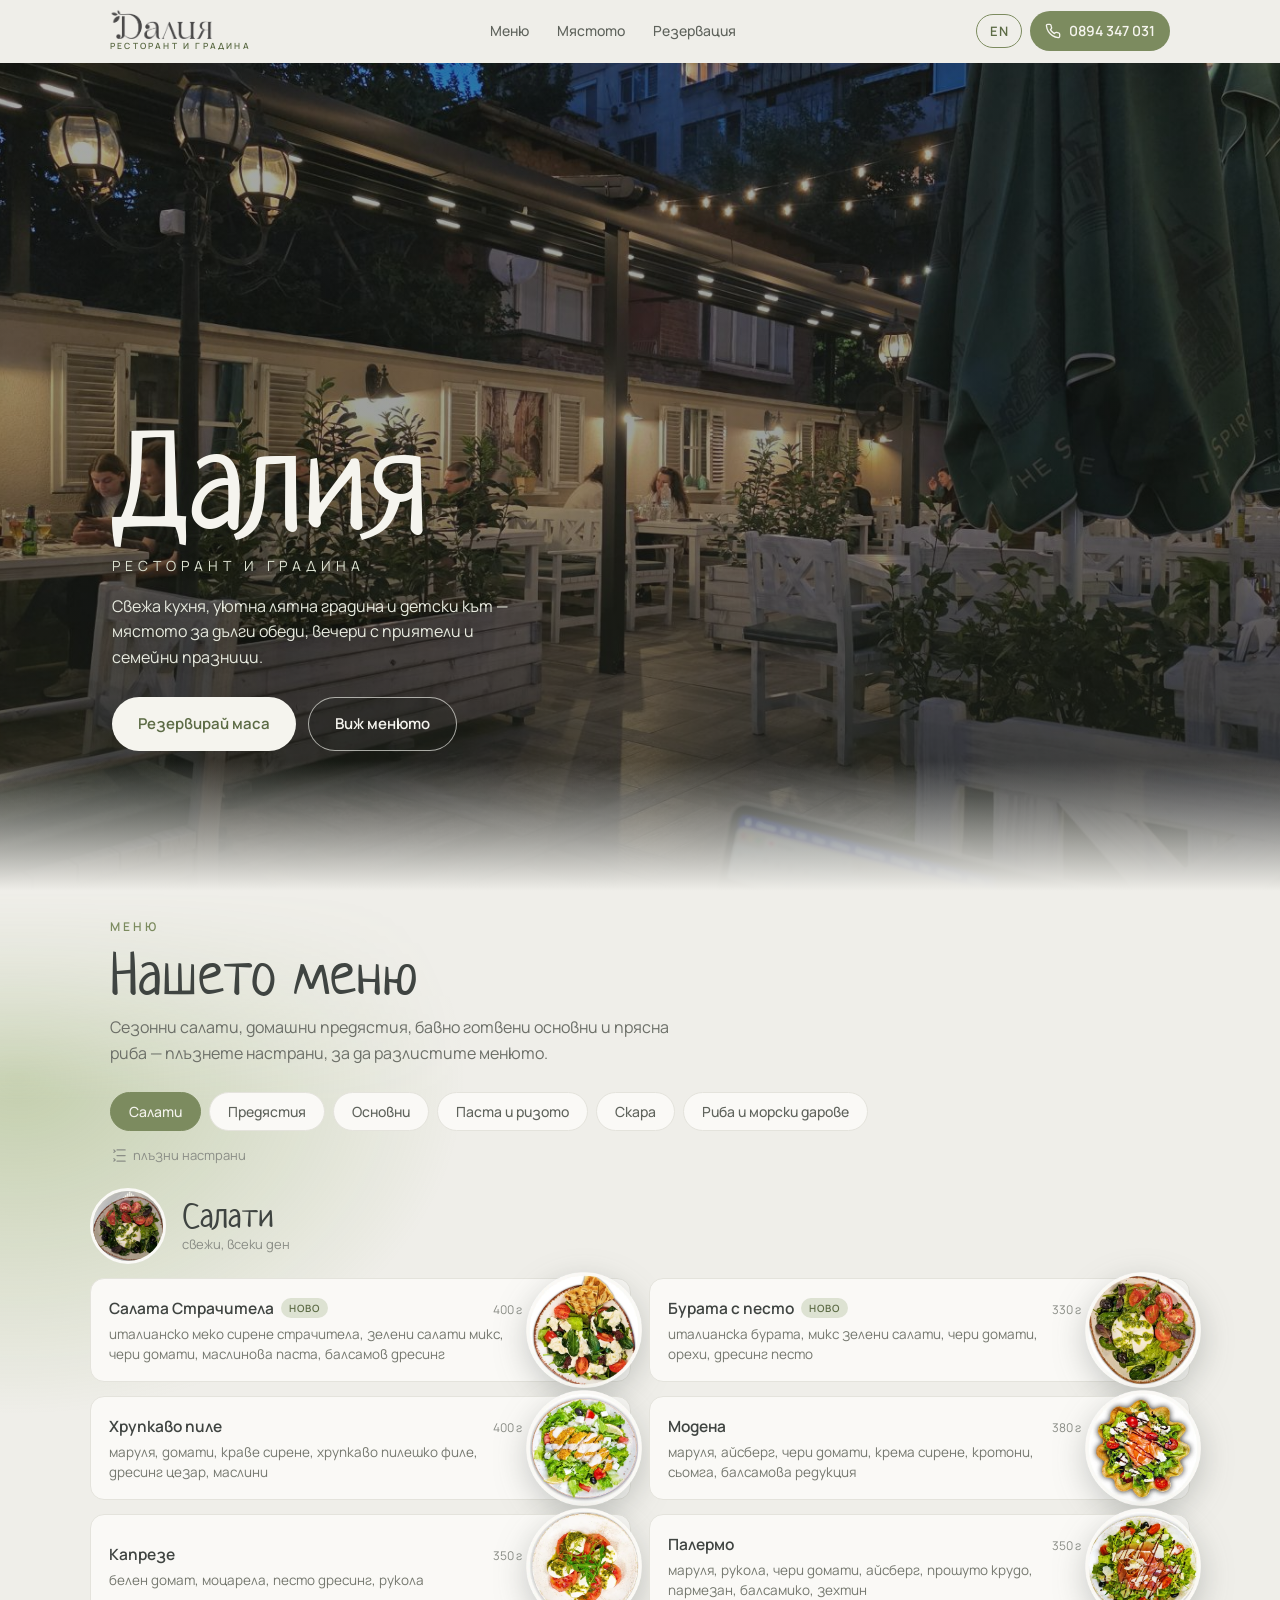
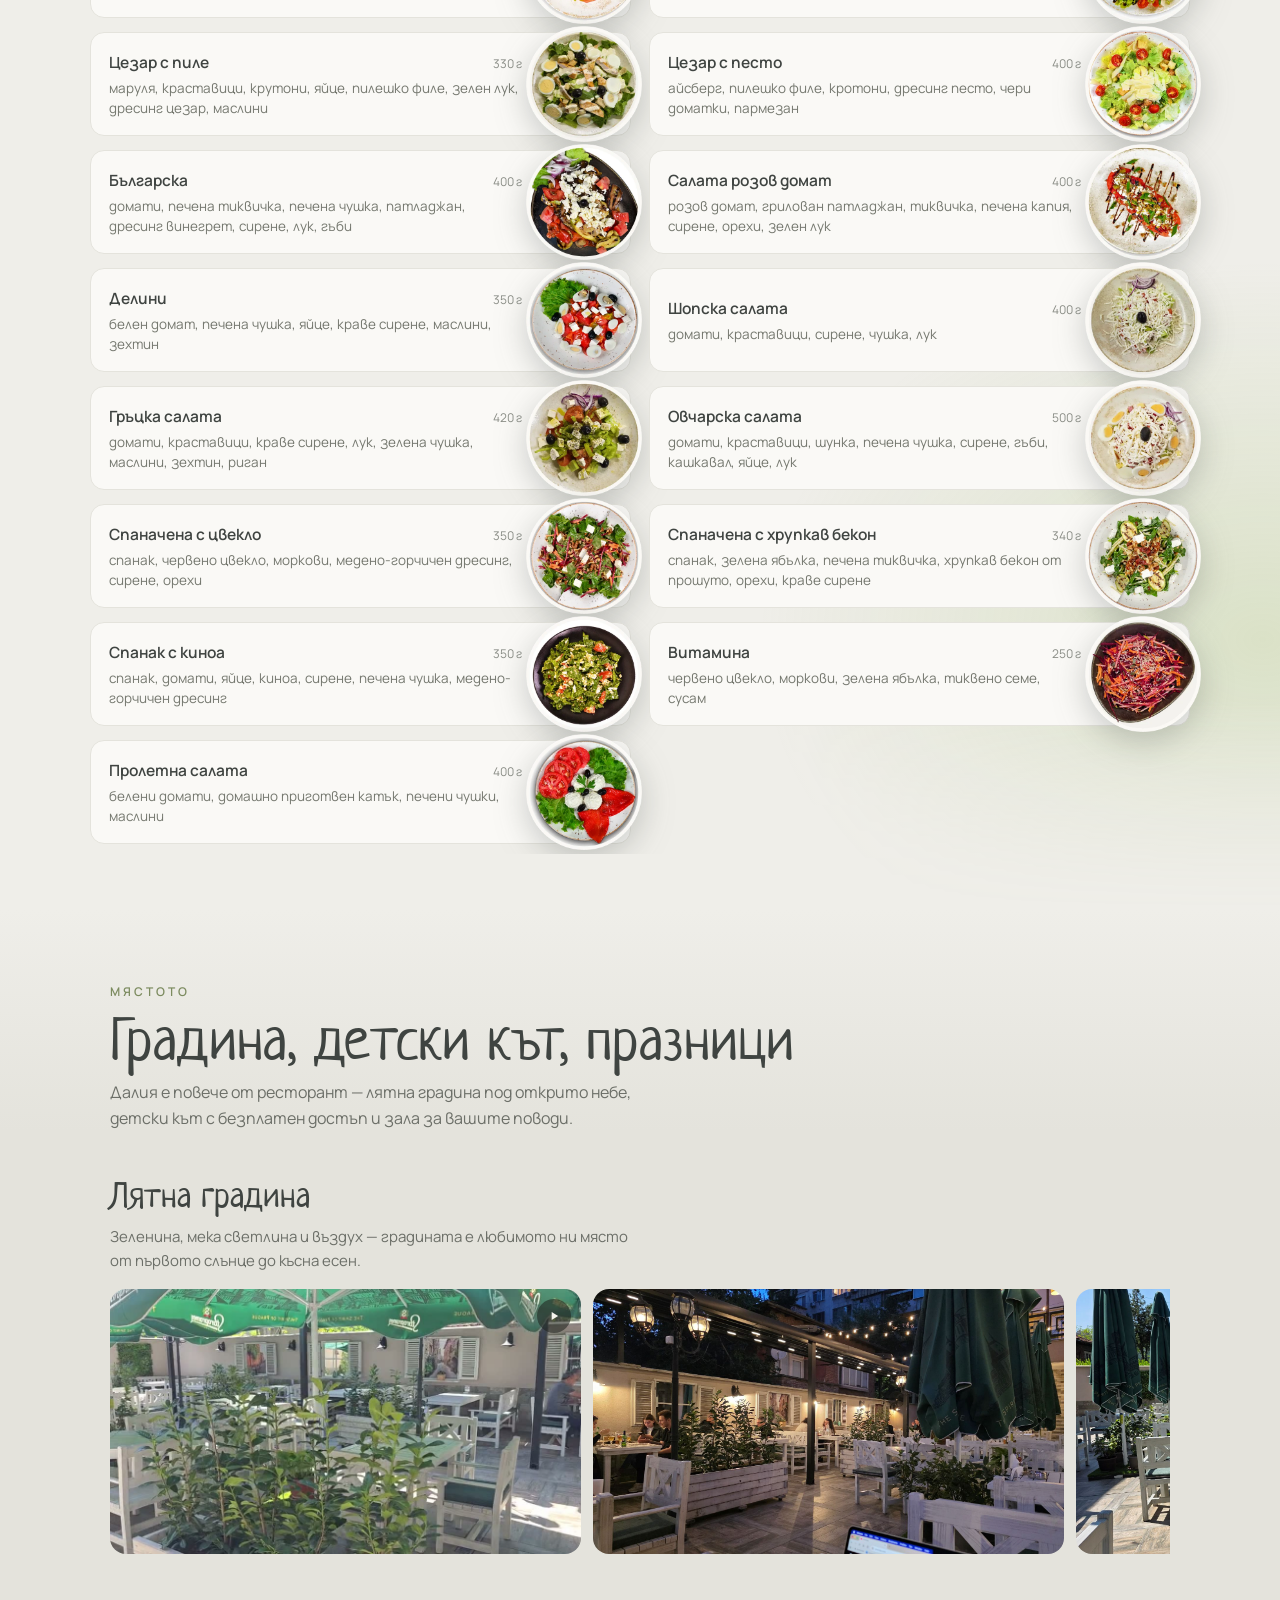
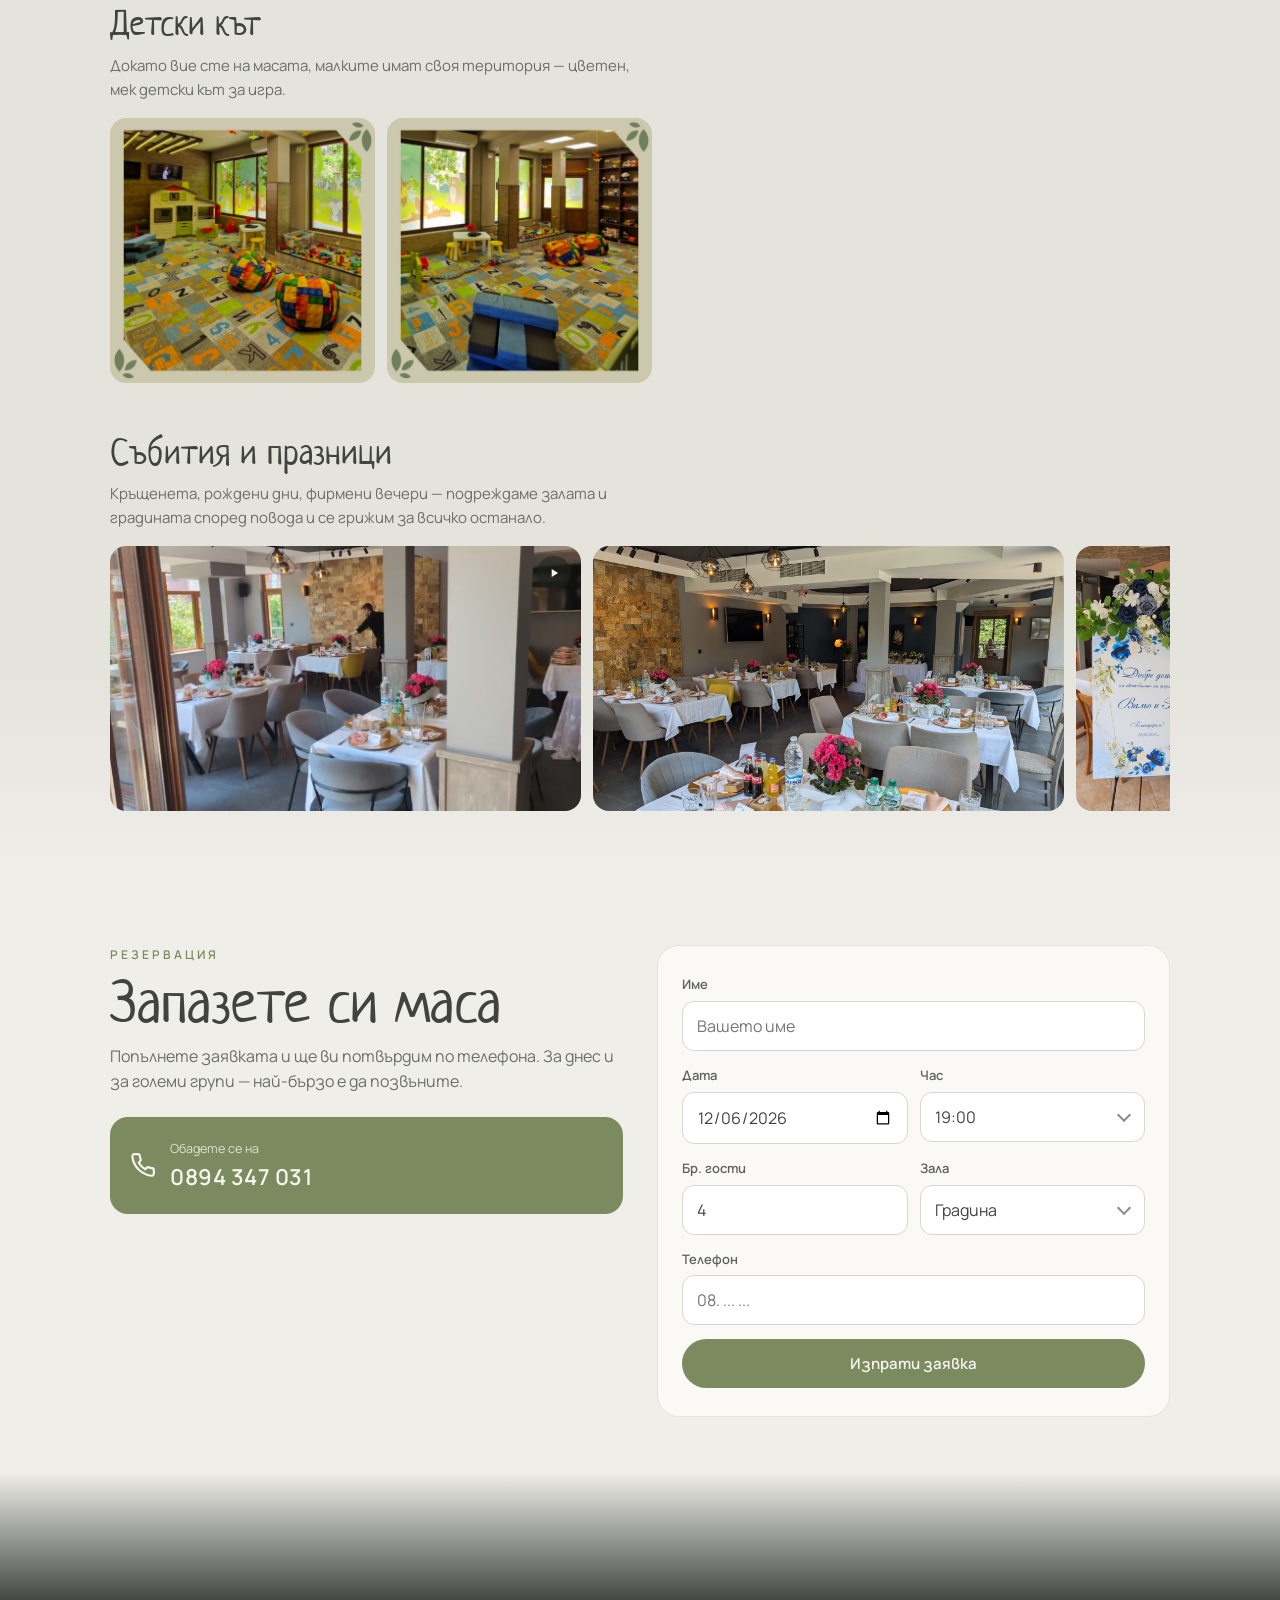
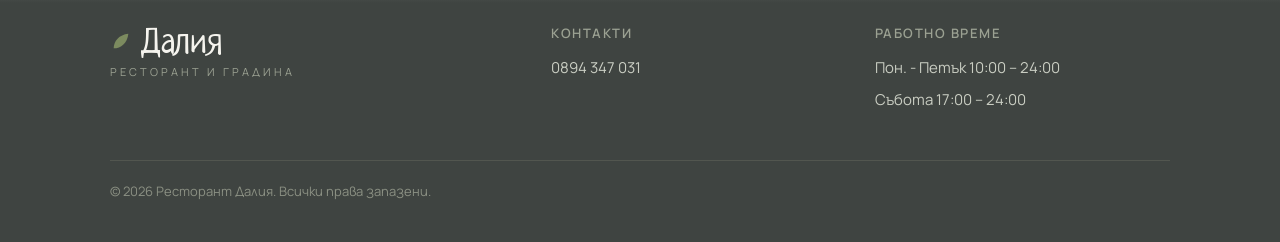
==== dalia-site/index.html @ 090e01cb "Reservation forms: time as a dropdown of 30-minute slots (10:00-23:30) Co-Authored-By: Claude Fable " ====
<!DOCTYPE html>
<html lang="bg">
<head>
<meta charset="UTF-8">
<meta name="viewport" content="width=device-width, initial-scale=1.0">
<title>Далия — Ресторант и Градина</title>
<meta name="description" content="Ресторант Далия — свежа кухня, лятна градина и детски кът. Резервации на 0894 347 031.">
<link rel="icon" href="/assets/favicon.ico" sizes="any">
<link rel="icon" type="image/png" sizes="32x32" href="/assets/favicon-32.png">
<link rel="icon" type="image/png" sizes="16x16" href="/assets/favicon-16.png">
<link rel="icon" type="image/png" sizes="192x192" href="/assets/icon-192.png">
<link rel="apple-touch-icon" sizes="180x180" href="/assets/apple-touch-icon.png">
<link rel="preconnect" href="https://fonts.googleapis.com">
<link rel="preconnect" href="https://fonts.gstatic.com" crossorigin>
<link href="https://fonts.googleapis.com/css2?family=Neucha&family=Manrope:wght@400;500;600&display=swap" rel="stylesheet">
<style>
:root{
  --sage:#7C8B5F;
  --sage-deep:#5C6B45;
  --sage-pale:#DDE2D2;
  --charcoal:#3F4441;
  --linen:#EFEEE9;
  --linen-deep:#E4E3DC;
  --card:#FAF9F6;
  --muted:#8A8D86;
  --script:'Neucha',cursive;
  --sans:'Manrope','Segoe UI',sans-serif;
}
*{margin:0;padding:0;box-sizing:border-box}
html{scroll-behavior:smooth}
body{font-family:var(--sans);background:var(--linen);color:var(--charcoal);line-height:1.6;-webkit-font-smoothing:antialiased}
img{display:block;max-width:100%}
a{color:inherit;text-decoration:none}
.leaf{display:inline-block;vertical-align:middle}

header{position:sticky;top:0;z-index:50;background:rgba(239,238,233,.9);backdrop-filter:blur(10px)}
.header-in{max-width:1100px;margin:0 auto;display:flex;align-items:center;justify-content:space-between;padding:9px 20px}
.wordmark{display:flex;align-items:center;gap:9px}
.wm-logo{height:30px;width:auto;display:block}
.wm-name{font-family:var(--script);font-size:30px;line-height:1;display:block}
.wm-sub{display:block;font-size:8.5px;font-weight:600;letter-spacing:2.2px;text-transform:uppercase;color:var(--sage-deep);margin-top:1px}
nav{display:none;gap:28px;font-size:14px;font-weight:500}
nav a{color:#5F635C;transition:color .2s}
nav a:hover{color:var(--sage-deep)}
.header-right{display:flex;align-items:center;gap:8px}
.lang-pill{font-family:var(--sans);font-size:13px;font-weight:600;letter-spacing:.5px;color:var(--sage-deep);background:transparent;border:1.5px solid var(--sage);border-radius:999px;padding:7px 13px;cursor:pointer;transition:all .2s}
.lang-pill:hover{background:var(--sage-pale)}
.call-pill{display:flex;align-items:center;gap:8px;background:var(--sage);color:#F5F4EE;font-size:14px;font-weight:600;padding:9px 15px;border-radius:999px;transition:background .2s}
.call-pill:hover{background:var(--sage-deep)}
.call-pill span{display:none}
@media(min-width:760px){
  nav{display:flex}
  .call-pill span{display:inline}
}

.hero{position:relative;min-height:92svh;display:flex;align-items:flex-end;color:#F5F4EE;isolation:isolate;overflow:hidden}
.hero-vid{position:absolute;inset:0;z-index:-2;width:100%;height:100%;object-fit:cover;object-position:35% 50%}
.hero-shade{position:absolute;inset:0;z-index:-1;background:linear-gradient(180deg,rgba(30,34,28,.38) 0%,rgba(30,34,28,.44) 50%,rgba(30,34,28,.8) 100%)}
.hero::after{content:'';position:absolute;left:0;right:0;bottom:0;height:130px;background:linear-gradient(180deg,rgba(239,238,233,0),var(--linen));pointer-events:none}
.hero-in{width:100%;max-width:1100px;margin:0 auto;padding:0 22px 140px;position:relative}
.hero h1{font-family:var(--script);font-weight:400;font-size:clamp(72px,17vw,140px);line-height:1;text-shadow:0 2px 26px rgba(30,34,28,.5)}
.hero .tag{letter-spacing:5px;font-size:clamp(11px,2.6vw,14px);color:var(--sage-pale);margin:4px 0 16px;text-transform:uppercase;text-shadow:0 1px 10px rgba(30,34,28,.55)}
.hero p{max-width:430px;font-size:16px;color:#E7EADF;margin-bottom:26px;text-shadow:0 1px 12px rgba(30,34,28,.4)}
.hero-cta{display:flex;flex-wrap:wrap;gap:12px}
.btn{display:inline-flex;align-items:center;gap:9px;font-family:var(--sans);font-size:15px;font-weight:600;padding:14px 26px;border-radius:999px;border:none;cursor:pointer;transition:transform .15s,background .2s}
.btn:active{transform:scale(.97)}
.btn-solid{background:#F5F4EE;color:var(--sage-deep)}
.btn-solid:hover{background:#fff}
.btn-ghost{background:rgba(30,34,28,.25);color:#F5F4EE;border:1.5px solid rgba(245,244,238,.65)}
.btn-ghost:hover{border-color:#F5F4EE}
.btn-green{background:var(--sage);color:#F5F4EE}
.btn-green:hover{background:var(--sage-deep)}

section{padding:56px 0}
.wrap{max-width:1100px;margin:0 auto;padding:0 20px}
.kicker{letter-spacing:3px;font-size:12px;font-weight:600;color:var(--sage);text-transform:uppercase;margin-bottom:4px}
h2{font-family:var(--script);font-weight:400;font-size:clamp(42px,9vw,60px);line-height:1.12;margin-bottom:8px}
.lead{color:#6C6F68;max-width:560px;font-size:16px}

#menu{position:relative;z-index:0}
.menu-bgs{position:absolute;inset:0;z-index:-1;overflow:hidden;pointer-events:none;-webkit-mask-image:linear-gradient(180deg,transparent,#000 13%,#000 87%,transparent);mask-image:linear-gradient(180deg,transparent,#000 13%,#000 87%,transparent)}
.menu-bg{position:absolute;inset:0;opacity:0;transition:opacity 1.1s ease}
.menu-bg.on{opacity:1}
.menu-bg i{position:absolute;inset:-14%;display:block;animation:bgdrift 22s ease-in-out infinite alternate}
@keyframes bgdrift{from{transform:translate3d(-1.5%,-1%,0) scale(1)}to{transform:translate3d(1.5%,1.5%,0) scale(1.08)}}

.chips{display:flex;gap:8px;overflow-x:auto;padding:26px 20px 4px;max-width:1100px;margin:0 auto;scrollbar-width:none;-ms-overflow-style:none;cursor:grab}
.chips::-webkit-scrollbar{display:none}
.chip{flex:none;font-family:var(--sans);font-size:14px;font-weight:500;padding:9px 18px;border-radius:999px;border:1px solid var(--linen-deep);background:var(--card);color:#5F635C;cursor:pointer;transition:all .2s}
.chip.on{background:var(--sage);border-color:var(--sage);color:#F5F4EE}
.swipe-hint{max-width:1100px;margin:10px auto 0;padding:0 22px;font-size:13px;color:var(--muted);display:flex;align-items:center;gap:6px}

.menu-track{display:flex;overflow-x:auto;overflow-y:hidden;scroll-snap-type:x mandatory;transition:height .35s ease;scrollbar-width:none;-ms-overflow-style:none;margin-top:14px;cursor:grab}
.menu-track::-webkit-scrollbar{display:none}
.menu-track.dragging,.chips.dragging,.strip.dragging{cursor:grabbing;scroll-behavior:auto}
.menu-page{flex:0 0 100%;scroll-snap-align:start;scroll-snap-stop:always;align-self:flex-start;padding:8px 20px 10px}
.menu-page-in{max-width:1100px;margin:0 auto}
.cat-head{display:flex;align-items:center;gap:16px;margin-bottom:14px}
.cat-head img{width:76px;height:76px;object-fit:cover;border-radius:50%;border:3px solid var(--card)}
.cat-head .ph{width:76px;height:76px;border-radius:50%;background:var(--sage-pale);display:flex;align-items:center;justify-content:center}
.cat-head h3{font-family:var(--script);font-weight:400;font-size:34px;line-height:1.1}
.cat-head .sub{font-size:13px;color:var(--muted)}
.dishes{display:grid;grid-template-columns:1fr;gap:12px}
@media(min-width:760px){.dishes{grid-template-columns:1fr 1fr;gap:14px 18px}}
.dish{position:relative;background:var(--card);border:1px solid var(--linen-deep);border-radius:14px;padding:14px 18px}
.dish.has-img{padding-right:108px;min-height:104px;display:flex;flex-direction:column;justify-content:center}
.dish-img{position:absolute;right:-12px;top:50%;width:116px;height:116px;transform:translateY(-50%);filter:drop-shadow(0 10px 16px rgba(63,68,65,.26));pointer-events:none;transition:transform .3s ease}
.dish:hover .dish-img{transform:translateY(-50%) scale(1.07) rotate(3deg)}
.dish-top{display:flex;align-items:baseline;justify-content:space-between;gap:10px}
.dish h4{font-family:var(--sans);font-size:15.5px;font-weight:600}
.dish .gr{flex:none;font-size:12px;color:var(--muted)}
.dish p{font-size:13.5px;color:#75786F;line-height:1.5;margin-top:3px}
.new{display:inline-block;font-size:10px;font-weight:600;letter-spacing:1px;background:var(--sage-pale);color:var(--sage-deep);border-radius:999px;padding:2px 8px;margin-left:7px;vertical-align:2px}

.place{background:linear-gradient(180deg,var(--linen) 0%,var(--linen-deep) 14%,var(--linen-deep) 86%,var(--linen) 100%);padding:72px 0}
.feature{margin-top:34px}
.feature h3{font-family:var(--script);font-weight:400;font-size:36px;margin-bottom:2px}
.feature .desc{color:#6C6F68;font-size:15px;max-width:520px;margin-bottom:16px}
.strip{display:flex;gap:12px;overflow-x:auto;scroll-snap-type:x proximity;padding-bottom:6px;scrollbar-width:none;-ms-overflow-style:none;cursor:grab}
.strip::-webkit-scrollbar{display:none}
.tile{position:relative;flex:none;scroll-snap-align:start;border-radius:16px;overflow:hidden;border:0;padding:0;background:var(--linen-deep);cursor:zoom-in}
.tile img,.tile video{display:block;height:265px;width:auto;max-width:78vw;object-fit:cover}
.tile .vbadge{position:absolute;right:10px;top:10px;width:34px;height:34px;border-radius:50%;background:rgba(30,34,28,.55);display:flex;align-items:center;justify-content:center;pointer-events:none}
.tile:focus-visible{outline:3px solid var(--sage)}

.res-grid{display:grid;grid-template-columns:1fr;gap:34px}
@media(min-width:860px){.res-grid{grid-template-columns:1fr 1fr;align-items:start}}
.res-card{background:var(--card);border:1px solid var(--linen-deep);border-radius:22px;padding:28px 24px}
.field{margin-bottom:14px}
.field label{display:block;font-size:13px;font-weight:600;color:#5F635C;margin-bottom:6px}
.field input,.field select{width:100%;font-family:var(--sans);font-size:16px;color:var(--charcoal);background:#fff;border:1px solid #D8D7CF;border-radius:12px;padding:13px 14px;outline:none;transition:border .2s,box-shadow .2s;appearance:none}
.field input:focus,.field select:focus{border-color:var(--sage);box-shadow:0 0 0 3px rgba(124,139,95,.18)}
.field-row{display:grid;grid-template-columns:1fr 1fr;gap:12px}
.sel{position:relative}
.sel::after{content:'';position:absolute;right:16px;top:50%;width:8px;height:8px;border-right:2px solid var(--muted);border-bottom:2px solid var(--muted);transform:translateY(-70%) rotate(45deg);pointer-events:none}
.res-note{font-size:13px;color:var(--muted);margin-top:12px}
.res-phone{display:flex;align-items:center;gap:14px;background:var(--sage);color:#F5F4EE;border-radius:18px;padding:18px 20px;margin-top:22px}
.res-phone .num{font-size:22px;font-weight:600;letter-spacing:.5px}
.res-phone .lbl{font-size:12.5px;color:var(--sage-pale)}
.res-ok{display:none;background:var(--sage-pale);border-radius:14px;padding:16px 18px;font-size:14.5px;color:var(--sage-deep);margin-top:16px}
.res-ok.show{display:block}
.res-ok.err{background:#F7E1DD;border:1px solid #E0B4AC;color:#8E352A}
.res-ok .sum{font-weight:600;margin-top:6px}

.fade-dark{height:130px;background:linear-gradient(180deg,var(--linen),var(--charcoal))}
footer{background:var(--charcoal);color:#C9CDC2;padding:20px 0 40px}
.foot-grid{display:grid;grid-template-columns:1fr;gap:28px}
@media(min-width:720px){.foot-grid{grid-template-columns:1.4fr 1fr 1fr}}
footer .wm-name{color:#F5F4EE;font-size:36px}
footer .tag{letter-spacing:3px;font-size:11px;color:#9BA192;margin-top:4px;text-transform:uppercase}
footer h5{font-family:var(--sans);font-size:13px;font-weight:600;letter-spacing:1.5px;color:#9BA192;text-transform:uppercase;margin-bottom:12px}
footer li{list-style:none;font-size:15px;margin-bottom:8px}
footer a:hover{color:#fff}
.copy{border-top:1px solid #52564F;margin-top:40px;padding-top:20px;font-size:13px;color:#8B9083}

.fab{position:fixed;right:18px;bottom:18px;z-index:60;width:56px;height:56px;border-radius:50%;background:var(--sage);display:flex;align-items:center;justify-content:center;box-shadow:0 6px 18px rgba(63,68,65,.35);transition:transform .15s,background .2s}
.fab:hover{background:var(--sage-deep)}
.fab:active{transform:scale(.94)}
@media(min-width:720px){.fab{display:none}}

.lb{position:fixed;inset:0;z-index:100;background:rgba(27,30,26,.92);display:flex;align-items:center;justify-content:center;padding:20px;opacity:0;pointer-events:none;transition:opacity .25s}
.lb.open{opacity:1;pointer-events:auto}
.lb figure{max-width:min(1100px,94vw);max-height:88vh;display:flex;flex-direction:column;gap:10px}
.lb img,.lb video{max-width:100%;max-height:82vh;width:auto;height:auto;object-fit:contain;border-radius:14px;margin:0 auto}
.lb figcaption{text-align:center;color:#C9CDC2;font-size:14px}
.lb-x{position:absolute;top:16px;right:16px;width:44px;height:44px;border-radius:50%;border:none;background:rgba(245,244,238,.14);color:#F5F4EE;font-size:22px;line-height:1;cursor:pointer;transition:background .2s}
.lb-x:hover{background:rgba(245,244,238,.28)}

@media(prefers-reduced-motion:reduce){html{scroll-behavior:auto}.menu-track,.lb{transition:none}.menu-bg i{animation:none}}
</style>
</head>
<body>

<header>
  <div class="header-in">
    <a class="wordmark" href="#" aria-label="Далия — начало">
      <span>
        <img class="wm-logo" src="assets/logo-wordmark.png" alt="Далия">
        <span class="wm-sub" data-i18n="wm_sub">ресторант и градина</span>
      </span>
    </a>
    <nav aria-label="Основна навигация">
      <a href="#menu" data-i18n="nav_menu">Меню</a>
      <a href="#place" data-i18n="nav_place">Мястото</a>
      <a href="#reservation" data-i18n="nav_res">Резервация</a>
    </nav>
    <div class="header-right">
      <button class="lang-pill" id="langBtn" aria-label="Switch language">EN</button>
      <a class="call-pill" href="tel:+359894347031">
        <svg width="16" height="16" viewBox="0 0 24 24" fill="none" stroke="currentColor" stroke-width="2" stroke-linecap="round" stroke-linejoin="round" aria-hidden="true"><path d="M22 16.92v3a2 2 0 0 1-2.18 2 19.79 19.79 0 0 1-8.63-3.07 19.5 19.5 0 0 1-6-6 19.79 19.79 0 0 1-3.07-8.67A2 2 0 0 1 4.11 2h3a2 2 0 0 1 2 1.72c.127.96.361 1.903.7 2.81a2 2 0 0 1-.45 2.11L8.09 9.91a16 16 0 0 0 6 6l1.27-1.27a2 2 0 0 1 2.11-.45c.907.339 1.85.573 2.81.7A2 2 0 0 1 22 16.92Z"/></svg>
        <span>0894 347 031</span>
      </a>
    </div>
  </div>
</header>

<div class="hero">
  <video class="hero-vid" autoplay muted loop playsinline poster="assets/garden-2.jpg" aria-label="Видео от лятната градина на Далия">
    <source src="assets/video-hero.mp4" type="video/mp4">
  </video>
  <div class="hero-shade"></div>
  <div class="hero-in">
    <h1>Далия</h1>
    <div class="tag" data-i18n="hero_tag">Ресторант и градина</div>
    <p data-i18n="hero_p">Свежа кухня, уютна лятна градина и детски кът — мястото за дълги обеди, вечери с приятели и семейни празници.</p>
    <div class="hero-cta">
      <a class="btn btn-solid" href="#reservation" data-i18n="hero_cta1">Резервирай маса</a>
      <a class="btn btn-ghost" href="#menu" data-i18n="hero_cta2">Виж менюто</a>
    </div>
  </div>
</div>

<section id="menu" style="padding-top:26px">
  <div class="menu-bgs" id="menuBgs" aria-hidden="true"></div>
  <div class="wrap">
    <div class="kicker" data-i18n="menu_kicker">Меню</div>
    <h2 data-i18n="menu_h2">Нашето меню</h2>
    <p class="lead" data-i18n="menu_lead">Сезонни салати, домашни предястия, бавно готвени основни и прясна риба — плъзнете настрани, за да разлистите менюто.</p>
  </div>
  <div class="chips" id="chips" role="tablist" aria-label="Категории в менюто"></div>
  <div class="swipe-hint" aria-hidden="true">
    <svg width="15" height="15" viewBox="0 0 24 24" fill="none" stroke="currentColor" stroke-width="2" stroke-linecap="round"><path d="M8 3h13M8 12h13M8 21h13M3 3l2 2-2 2M3 17l2 2-2 2"/></svg>
    <span data-i18n="swipe_hint">плъзни настрани</span>
  </div>
  <div class="menu-track" id="menuTrack"></div>
</section>

<section class="place" id="place">
  <div class="wrap">
    <div class="kicker" data-i18n="place_kicker">Мястото</div>
    <h2 data-i18n="place_h2">Градина, детски кът, празници</h2>
    <p class="lead" data-i18n="place_lead">Далия е повече от ресторант — лятна градина под открито небе, детски кът с безплатен достъп и зала за вашите поводи.</p>

    <div class="feature">
      <h3 data-i18n="garden_h3">Лятна градина</h3>
      <p class="desc" data-i18n="garden_desc">Зеленина, мека светлина и въздух — градината е любимото ни място от първото слънце до късна есен.</p>
      <div class="strip">
        <button class="tile" data-type="video" data-src="assets/garden-v1.mp4" aria-label="Видео от градината">
          <video src="assets/garden-v1.mp4" poster="assets/garden-v1-poster.jpg" muted loop playsinline preload="none"></video>
          <span class="vbadge"><svg width="14" height="14" viewBox="0 0 24 24" fill="#F5F4EE" aria-hidden="true"><path d="M8 5v14l11-7z"/></svg></span>
        </button>
        <button class="tile" data-type="img" data-src="assets/garden-2.jpg" aria-label="Градината вечер">
          <img src="assets/garden-2.jpg" alt="Градината вечер със запалени гирлянди" loading="lazy">
        </button>
        <button class="tile" data-type="img" data-src="assets/garden-1.jpg" aria-label="Градината през деня">
          <img src="assets/garden-1.jpg" alt="Градината през деня с пергола и зеленина" loading="lazy">
        </button>
        <button class="tile" data-type="img" data-src="assets/garden-3.jpg" aria-label="Изглед към градината">
          <img src="assets/garden-3.jpg" alt="Изглед към градината отгоре" loading="lazy">
        </button>
      </div>
    </div>

    <div class="feature">
      <h3 data-i18n="kids_h3">Детски кът</h3>
      <p class="desc" data-i18n="kids_desc">Докато вие сте на масата, малките имат своя територия — детски кът за игра.</p>
      <div class="strip">
        <button class="tile" data-type="img" data-src="assets/kids-1.jpg" aria-label="Детският кът">
          <img src="assets/kids-1.jpg" alt="Детският кът с меки играчки и къщичка за игра" loading="lazy">
        </button>
        <button class="tile" data-type="img" data-src="assets/kids-2.jpg" aria-label="Детският кът">
          <img src="assets/kids-2.jpg" alt="Детският кът с мека настилка и конструктори" loading="lazy">
        </button>
      </div>
    </div>

    <div class="feature">
      <h3 data-i18n="events_h3">Събития и празници</h3>
      <p class="desc" data-i18n="events_desc">Кръщенета, рождени дни, фирмени вечери — подреждаме залата и градината според повода и се грижим за всичко останало.</p>
      <div class="strip">
        <button class="tile" data-type="video" data-src="assets/events-v1.mp4" aria-label="Видео от подредена зала">
          <video src="assets/events-v1.mp4" poster="assets/events-v1-poster.jpg" muted loop playsinline preload="none"></video>
          <span class="vbadge"><svg width="14" height="14" viewBox="0 0 24 24" fill="#F5F4EE" aria-hidden="true"><path d="M8 5v14l11-7z"/></svg></span>
        </button>
        <button class="tile" data-type="img" data-src="assets/events-1.jpg" aria-label="Залата, подредена за празник">
          <img src="assets/events-1.jpg" alt="Залата, подредена за празник с цветя на масите" loading="lazy">
        </button>
        <button class="tile" data-type="video" data-src="assets/events-v3.mp4" aria-label="Видео от сватбено събитие">
          <video src="assets/events-v3.mp4" poster="assets/events-v3-poster.jpg" muted loop playsinline preload="none"></video>
          <span class="vbadge"><svg width="14" height="14" viewBox="0 0 24 24" fill="#F5F4EE" aria-hidden="true"><path d="M8 5v14l11-7z"/></svg></span>
        </button>
        <button class="tile" data-type="img" data-src="assets/events-6.jpg" aria-label="Празнична маса">
          <img src="assets/events-6.jpg" alt="Дълга празнична маса с декорация" loading="lazy">
        </button>
        <button class="tile" data-type="video" data-src="assets/events-v4.mp4" aria-label="Видео от празнична маса">
          <video src="assets/events-v4.mp4" poster="assets/events-v4-poster.jpg" muted loop playsinline preload="none"></video>
          <span class="vbadge"><svg width="14" height="14" viewBox="0 0 24 24" fill="#F5F4EE" aria-hidden="true"><path d="M8 5v14l11-7z"/></svg></span>
        </button>
        <button class="tile" data-type="img" data-src="assets/events-5.jpg" aria-label="Декорирана маса">
          <img src="assets/events-5.jpg" alt="Декорирана маса за специален повод" loading="lazy">
        </button>
        <button class="tile" data-type="video" data-src="assets/events-v2.mp4" aria-label="Видео от залата">
          <video src="assets/events-v2.mp4" poster="assets/events-v2-poster.jpg" muted loop playsinline preload="none"></video>
          <span class="vbadge"><svg width="14" height="14" viewBox="0 0 24 24" fill="#F5F4EE" aria-hidden="true"><path d="M8 5v14l11-7z"/></svg></span>
        </button>
        <button class="tile" data-type="img" data-src="assets/garden-4.jpg" aria-label="Зала с балони за рожден ден">
          <img src="assets/garden-4.jpg" alt="Залата с балони за детски рожден ден" loading="lazy">
        </button>
      </div>
    </div>
  </div>
</section>

<section class="res" id="reservation">
  <div class="wrap res-grid">
    <div class="res-side">
      <div class="kicker" data-i18n="res_kicker">Резервация</div>
      <h2 data-i18n="res_h2">Запазете си маса</h2>
      <p class="lead" data-i18n="res_lead">Попълнете заявката и ще ви потвърдим по телефона. За днес и за големи групи — най-бързо е да позвъните.</p>
      <a class="res-phone" href="tel:+359894347031">
        <svg width="26" height="26" viewBox="0 0 24 24" fill="none" stroke="currentColor" stroke-width="2" stroke-linecap="round" stroke-linejoin="round" aria-hidden="true"><path d="M22 16.92v3a2 2 0 0 1-2.18 2 19.79 19.79 0 0 1-8.63-3.07 19.5 19.5 0 0 1-6-6 19.79 19.79 0 0 1-3.07-8.67A2 2 0 0 1 4.11 2h3a2 2 0 0 1 2 1.72c.127.96.361 1.903.7 2.81a2 2 0 0 1-.45 2.11L8.09 9.91a16 16 0 0 0 6 6l1.27-1.27a2 2 0 0 1 2.11-.45c.907.339 1.85.573 2.81.7A2 2 0 0 1 22 16.92Z"/></svg>
        <span><span class="lbl" data-i18n="res_call_lbl">Обадете се на</span><br><span class="num">0894 347 031</span></span>
      </a>
    </div>
    <form class="res-card" id="resForm" novalidate>
      <div class="field">
        <label for="f-name" data-i18n="f_name">Име</label>
        <input id="f-name" name="name" type="text" autocomplete="name" placeholder="Вашето име" data-i18n-ph="f_name_ph" required>
      </div>
      <div class="field-row">
        <div class="field">
          <label for="f-date" data-i18n="f_date">Дата</label>
          <input id="f-date" name="date" type="date" required>
        </div>
        <div class="field">
          <label for="f-time" data-i18n="f_time">Час</label>
          <div class="sel">
            <select id="f-time" name="time" required></select>
          </div>
        </div>
      </div>
      <div class="field-row">
        <div class="field">
          <label for="f-guests" data-i18n="f_guests">Бр. гости</label>
          <input id="f-guests" name="guests" type="number" min="1" max="60" value="4" required>
        </div>
        <div class="field">
          <label for="f-hall" data-i18n="f_hall">Зала</label>
          <div class="sel">
            <select id="f-hall" name="hall" required>
              <option value="Градина" data-i18n="hall_1" selected>Градина</option>
              <option value="Тераса" data-i18n="hall_2">Тераса</option>
              <option value="Етаж 2" data-i18n="hall_3">Зала Ет.2</option>
              <option value="Етаж 1" data-i18n="hall_4" disabled>Зала Ет.1</option>
            </select>
          </div>
        </div>
      </div>
      <input type="text" name="website" tabindex="-1" autocomplete="off" aria-hidden="true" style="position:absolute;left:-9999px;height:0;width:0;opacity:0">
      <div class="field">
        <label for="f-phone" data-i18n="f_phone">Телефон</label>
        <input id="f-phone" name="phone" type="tel" autocomplete="tel" placeholder="08. ... ..." required>
      </div>
      <button class="btn btn-green" type="submit" style="width:100%;justify-content:center" data-i18n="f_submit">Изпрати заявка</button>
      <div class="res-ok" id="resOk" role="status"></div>
    </form>
  </div>
</section>

<div class="fade-dark" aria-hidden="true"></div>
<footer>
  <div class="wrap">
    <div class="foot-grid">
      <div>
        <div class="wordmark">
          <svg class="leaf" width="22" height="22" viewBox="0 0 24 24" fill="none" aria-hidden="true"><path d="M4 20C4 12 10 5 20 4c-1 10-8 16-16 16Z" fill="#7C8B5F"/></svg>
          <span class="wm-name">Далия</span>
        </div>
        <div class="tag" data-i18n="wm_sub">ресторант и градина</div>
      </div>
      <div>
        <h5 data-i18n="foot_contacts">Контакти</h5>
        <ul>
          <li><a href="tel:+359894347031">0894 347 031</a></li>
        </ul>
      </div>
      <div>
        <h5 data-i18n="foot_hours">Работно време</h5>
        <ul>
          <li data-i18n="foot_hours_v">Пон. - Петък 10:00 – 24:00</li>
          <li data-i18n="foot_hours_v2">Събота 17:00 – 24:00</li>
        </ul>
      </div>
    </div>
    <div class="copy">© <span id="yr"></span> <span data-i18n="foot_copy">Ресторант Далия. Всички права запазени.</span></div>
  </div>
</footer>

<a class="fab" href="tel:+359894347031" aria-label="Обади се на ресторант Далия">
  <svg width="24" height="24" viewBox="0 0 24 24" fill="none" stroke="#F5F4EE" stroke-width="2" stroke-linecap="round" stroke-linejoin="round" aria-hidden="true"><path d="M22 16.92v3a2 2 0 0 1-2.18 2 19.79 19.79 0 0 1-8.63-3.07 19.5 19.5 0 0 1-6-6 19.79 19.79 0 0 1-3.07-8.67A2 2 0 0 1 4.11 2h3a2 2 0 0 1 2 1.72c.127.96.361 1.903.7 2.81a2 2 0 0 1-.45 2.11L8.09 9.91a16 16 0 0 0 6 6l1.27-1.27a2 2 0 0 1 2.11-.45c.907.339 1.85.573 2.81.7A2 2 0 0 1 22 16.92Z"/></svg>
</a>

<div class="lb" id="lb" role="dialog" aria-modal="true" aria-label="Преглед на снимка или видео">
  <button class="lb-x" id="lbX" aria-label="Затвори">&times;</button>
  <figure id="lbBody"></figure>
</div>

<script>
const I18N = {
  bg: {
    wm_sub: "ресторант и градина",
    nav_menu: "Меню", nav_place: "Мястото", nav_res: "Резервация",
    hero_tag: "Ресторант и градина",
    hero_p: "Свежа кухня, уютна лятна градина и детски кът — мястото за дълги обеди, вечери с приятели и семейни празници.",
    hero_cta1: "Резервирай маса", hero_cta2: "Виж менюто",
    menu_kicker: "Меню", menu_h2: "Нашето меню",
    menu_lead: "Сезонни салати, домашни предястия, бавно готвени основни и прясна риба — плъзнете настрани, за да разлистите менюто.",
    swipe_hint: "плъзни настрани",
    place_kicker: "Мястото", place_h2: "Градина, детски кът, празници",
    place_lead: "Далия е повече от ресторант — лятна градина под открито небе, детски кът с безплатен достъп и зала за вашите поводи.",
    garden_h3: "Лятна градина",
    garden_desc: "Зеленина, мека светлина и въздух — градината е любимото ни място от първото слънце до късна есен.",
    kids_h3: "Детски кът",
    kids_desc: "Докато вие сте на масата, малките имат своя територия — цветен, мек детски кът за игра.",
    events_h3: "Събития и празници",
    events_desc: "Кръщенета, рождени дни, фирмени вечери — подреждаме залата и градината според повода и се грижим за всичко останало.",
    res_kicker: "Резервация", res_h2: "Запазете си маса",
    res_lead: "Попълнете заявката и ще ви потвърдим по телефона. За днес и за големи групи — най-бързо е да позвъните.",
    res_call_lbl: "Обадете се на",
    f_name: "Име", f_name_ph: "Вашето име", f_date: "Дата", f_time: "Час", f_guests: "Бр. гости",
    f_hall: "Зала", hall_1: "Градина", hall_2: "Тераса", hall_3: "Зала Ет.2", hall_4: "Зала Ет.1",
    f_phone: "Телефон", f_submit: "Изпрати заявка",
    foot_contacts: "Контакти", foot_hours: "Работно време", foot_hours_v: "Пон. - Петък 10:00 – 24:00", foot_hours_v2: "Събота 17:00 – 24:00",
    foot_copy: "Ресторант Далия. Всички права запазени.",
    ok_html: `Благодарим ви за резервацията, ще се свържем с вас за потвърждение! При въпроси се свържете с нас:
      <a class="btn btn-green" style="margin-top:12px" href="tel:+359894347031">
      <svg width="16" height="16" viewBox="0 0 24 24" fill="none" stroke="currentColor" stroke-width="2" stroke-linecap="round" stroke-linejoin="round" aria-hidden="true"><path d="M22 16.92v3a2 2 0 0 1-2.18 2 19.79 19.79 0 0 1-8.63-3.07 19.5 19.5 0 0 1-6-6 19.79 19.79 0 0 1-3.07-8.67A2 2 0 0 1 4.11 2h3a2 2 0 0 1 2 1.72c.127.96.361 1.903.7 2.81a2 2 0 0 1-.45 2.11L8.09 9.91a16 16 0 0 0 6 6l1.27-1.27a2 2 0 0 1 2.11-.45c.907.339 1.85.573 2.81.7A2 2 0 0 1 22 16.92Z"/></svg>
      0894 347 031</a>`,
    ok_fail: "Онлайн заявката не се изпрати — моля, обадете се, за да запазим масата.",
    ok_full_html: `<strong>За съжаление сме запълнени.</strong><br>За {date} зона „{hall}“ няма свободни места за онлайн резервации. Опитайте с друга зона или дата, или ни се обадете — възможно е да намерим решение:
      <a class="btn btn-green" style="margin-top:12px" href="tel:+359894347031">
      <svg width="16" height="16" viewBox="0 0 24 24" fill="none" stroke="currentColor" stroke-width="2" stroke-linecap="round" stroke-linejoin="round" aria-hidden="true"><path d="M22 16.92v3a2 2 0 0 1-2.18 2 19.79 19.79 0 0 1-8.63-3.07 19.5 19.5 0 0 1-6-6 19.79 19.79 0 0 1-3.07-8.67A2 2 0 0 1 4.11 2h3a2 2 0 0 1 2 1.72c.127.96.361 1.903.7 2.81a2 2 0 0 1-.45 2.11L8.09 9.91a16 16 0 0 0 6 6l1.27-1.27a2 2 0 0 1 2.11-.45c.907.339 1.85.573 2.81.7A2 2 0 0 1 22 16.92Z"/></svg>
      0894 347 031</a>`,
    ok_confirmed_html: `<strong>✓ Вашата резервация е потвърдена!</strong><br>Очакваме ви на {date} от {time} ч. При промяна или въпрос се обадете:
      <a class="btn btn-green" style="margin-top:12px" href="tel:+359894347031">
      <svg width="16" height="16" viewBox="0 0 24 24" fill="none" stroke="currentColor" stroke-width="2" stroke-linecap="round" stroke-linejoin="round" aria-hidden="true"><path d="M22 16.92v3a2 2 0 0 1-2.18 2 19.79 19.79 0 0 1-8.63-3.07 19.5 19.5 0 0 1-6-6 19.79 19.79 0 0 1-3.07-8.67A2 2 0 0 1 4.11 2h3a2 2 0 0 1 2 1.72c.127.96.361 1.903.7 2.81a2 2 0 0 1-.45 2.11L8.09 9.91a16 16 0 0 0 6 6l1.27-1.27a2 2 0 0 1 2.11-.45c.907.339 1.85.573 2.81.7A2 2 0 0 1 22 16.92Z"/></svg>
      0894 347 031</a>`
  },
  en: {
    wm_sub: "restaurant & garden",
    nav_menu: "Menu", nav_place: "The place", nav_res: "Reservations",
    hero_tag: "Restaurant & garden",
    hero_p: "Fresh cooking, a cosy summer garden and a kids corner — the place for long lunches, dinners with friends and family celebrations.",
    hero_cta1: "Book a table", hero_cta2: "See the menu",
    menu_kicker: "Menu", menu_h2: "What we cook",
    menu_lead: "Seasonal salads, homemade starters, slow-cooked mains and fresh fish — swipe sideways to leaf through the menu.",
    swipe_hint: "swipe sideways",
    place_kicker: "The place", place_h2: "Garden, kids corner, celebrations",
    place_lead: "Dalia is more than a restaurant — an open-air summer garden, a safe kids corner and a hall for your occasions.",
    garden_h3: "Summer garden",
    garden_desc: "Greenery, soft light and fresh air — the garden is our favourite spot from the first sun until late autumn.",
    kids_h3: "Kids corner",
    kids_desc: "While you enjoy the table, the little ones have their own territory — a colourful, soft and safe play corner.",
    events_h3: "Events & celebrations",
    events_desc: "Christenings, birthdays, company dinners — we arrange the hall and the garden for your occasion and take care of the rest.",
    res_kicker: "Reservations", res_h2: "Book your table",
    res_lead: "Send us a request and we will confirm by phone. For same-day bookings and large groups, calling is fastest.",
    res_call_lbl: "Call us on",
    f_name: "Name", f_name_ph: "Your name", f_date: "Date", f_time: "Time", f_guests: "Guests",
    f_hall: "Area", hall_1: "Garden", hall_2: "Terrace", hall_3: "Hall, floor 2", hall_4: "Hall, floor 1",
    f_phone: "Phone", f_submit: "Send request",
    foot_contacts: "Contacts", foot_hours: "Opening hours", foot_hours_v: "Mon - Fri 10:00 – 24:00", foot_hours_v2: "Sat 17:00 – 24:00",
    foot_copy: "Restaurant Dalia. All rights reserved.",
    ok_html: `Thank you for your reservation, we will contact you to confirm! If you have any questions, call us:
      <a class="btn btn-green" style="margin-top:12px" href="tel:+359894347031">
      <svg width="16" height="16" viewBox="0 0 24 24" fill="none" stroke="currentColor" stroke-width="2" stroke-linecap="round" stroke-linejoin="round" aria-hidden="true"><path d="M22 16.92v3a2 2 0 0 1-2.18 2 19.79 19.79 0 0 1-8.63-3.07 19.5 19.5 0 0 1-6-6 19.79 19.79 0 0 1-3.07-8.67A2 2 0 0 1 4.11 2h3a2 2 0 0 1 2 1.72c.127.96.361 1.903.7 2.81a2 2 0 0 1-.45 2.11L8.09 9.91a16 16 0 0 0 6 6l1.27-1.27a2 2 0 0 1 2.11-.45c.907.339 1.85.573 2.81.7A2 2 0 0 1 22 16.92Z"/></svg>
      0894 347 031</a>`,
    ok_fail: "Your online request was not sent — please call us to book the table.",
    ok_full_html: `<strong>Unfortunately, we are fully booked.</strong><br>"{hall}" has no online availability for {date}. Try another area or date, or give us a call — we may still find a spot:
      <a class="btn btn-green" style="margin-top:12px" href="tel:+359894347031">
      <svg width="16" height="16" viewBox="0 0 24 24" fill="none" stroke="currentColor" stroke-width="2" stroke-linecap="round" stroke-linejoin="round" aria-hidden="true"><path d="M22 16.92v3a2 2 0 0 1-2.18 2 19.79 19.79 0 0 1-8.63-3.07 19.5 19.5 0 0 1-6-6 19.79 19.79 0 0 1-3.07-8.67A2 2 0 0 1 4.11 2h3a2 2 0 0 1 2 1.72c.127.96.361 1.903.7 2.81a2 2 0 0 1-.45 2.11L8.09 9.91a16 16 0 0 0 6 6l1.27-1.27a2 2 0 0 1 2.11-.45c.907.339 1.85.573 2.81.7A2 2 0 0 1 22 16.92Z"/></svg>
      0894 347 031</a>`,
    ok_confirmed_html: `<strong>✓ Your reservation is confirmed!</strong><br>We look forward to seeing you on {date} at {time}. If anything changes, give us a call:
      <a class="btn btn-green" style="margin-top:12px" href="tel:+359894347031">
      <svg width="16" height="16" viewBox="0 0 24 24" fill="none" stroke="currentColor" stroke-width="2" stroke-linecap="round" stroke-linejoin="round" aria-hidden="true"><path d="M22 16.92v3a2 2 0 0 1-2.18 2 19.79 19.79 0 0 1-8.63-3.07 19.5 19.5 0 0 1-6-6 19.79 19.79 0 0 1-3.07-8.67A2 2 0 0 1 4.11 2h3a2 2 0 0 1 2 1.72c.127.96.361 1.903.7 2.81a2 2 0 0 1-.45 2.11L8.09 9.91a16 16 0 0 0 6 6l1.27-1.27a2 2 0 0 1 2.11-.45c.907.339 1.85.573 2.81.7A2 2 0 0 1 22 16.92Z"/></svg>
      0894 347 031</a>`
  }
};

const CAT_BG = [
  "radial-gradient(640px 480px at 12% 20%, rgba(112,146,58,.34), transparent 70%), radial-gradient(720px 540px at 88% 76%, rgba(160,190,104,.26), transparent 70%)",
  "radial-gradient(640px 480px at 84% 18%, rgba(232,141,59,.32), transparent 70%), radial-gradient(720px 540px at 14% 74%, rgba(244,180,115,.24), transparent 70%)",
  "radial-gradient(640px 480px at 12% 22%, rgba(186,92,60,.3), transparent 70%), radial-gradient(720px 540px at 86% 72%, rgba(150,72,52,.22), transparent 70%)",
  "radial-gradient(640px 480px at 86% 20%, rgba(233,183,61,.32), transparent 70%), radial-gradient(720px 540px at 12% 76%, rgba(246,214,125,.24), transparent 70%)",
  "radial-gradient(640px 480px at 14% 18%, rgba(88,80,74,.34), transparent 70%), radial-gradient(720px 540px at 86% 74%, rgba(198,110,52,.2), transparent 70%)",
  "radial-gradient(640px 480px at 84% 22%, rgba(64,132,158,.32), transparent 70%), radial-gradient(720px 540px at 14% 72%, rgba(126,182,198,.24), transparent 70%)"
];

const MENU = [
  {
    cat: ["Салати", "Salads"], sub: ["свежи, всеки ден", "fresh, every day"], img: "assets/food-3.jpg",
    items: [
      [["Салата Страчитела", "Stracciatella salad"], "400 г", ["италианско меко сирене страчитела, зелени салати микс, чери домати, маслинова паста, балсамов дресинг", "Italian stracciatella cheese, mixed greens, cherry tomatoes, olive paste, balsamic dressing"], true, "strachitela"],
      [["Бурата с песто", "Burrata with pesto"], "330 г", ["италианска бурата, микс зелени салати, чери домати, орехи, дресинг песто", "Italian burrata, mixed greens, cherry tomatoes, walnuts, pesto dressing"], true, "burata"],
      [["Хрупкаво пиле", "Crispy chicken salad"], "400 г", ["маруля, домати, краве сирене, хрупкаво пилешко филе, дресинг цезар, маслини", "lettuce, tomatoes, cow cheese, crispy chicken fillet, Caesar dressing, olives"], false, "hrupkavo-pile"],
      [["Модена", "Modena"], "380 г", ["маруля, айсберг, чери домати, крема сирене, кротони, сьомга, балсамова редукция", "lettuce, iceberg, cherry tomatoes, cream cheese, croutons, salmon, balsamic reduction"], false, "modena"],
      [["Капрезе", "Caprese"], "350 г", ["белен домат, моцарела, песто дресинг, рукола", "peeled tomato, mozzarella, pesto dressing, arugula"], false, "kapreze"],
      [["Палермо", "Palermo"], "350 г", ["маруля, рукола, чери домати, айсберг, прошуто крудо, пармезан, балсамико, зехтин", "lettuce, arugula, cherry tomatoes, iceberg, prosciutto crudo, parmesan, balsamic, olive oil"], false, "palermo"],
      [["Цезар с пиле", "Caesar with chicken"], "330 г", ["маруля, краставици, крутони, яйце, пилешко филе, зелен лук, дресинг цезар, маслини", "lettuce, cucumbers, croutons, egg, chicken fillet, spring onion, Caesar dressing, olives"], false, "cezar-pile"],
      [["Цезар с песто", "Caesar with pesto"], "400 г", ["айсберг, пилешко филе, кротони, дресинг песто, чери доматки, пармезан", "iceberg, chicken fillet, croutons, pesto dressing, cherry tomatoes, parmesan"], false, "cezar-pesto"],
      [["Българска", "Bulgarian salad"], "400 г", ["домати, печена тиквичка, печена чушка, патладжан, дресинг винегрет, сирене, лук, гъби", "tomatoes, roasted zucchini and pepper, eggplant, vinaigrette, white cheese, onion, mushrooms"], false, "bulgarska"],
      [["Салата розов домат", "Pink tomato salad"], "400 г", ["розов домат, грилован патладжан, тиквичка, печена капия, сирене, орехи, зелен лук", "pink tomato, grilled eggplant, zucchini, roasted red pepper, white cheese, walnuts, spring onion"], false, "rozov-domat"],
      [["Делини", "Delini"], "350 г", ["белен домат, печена чушка, яйце, краве сирене, маслини, зехтин", "peeled tomato, roasted pepper, egg, cow cheese, olives, olive oil"], false, "delini"],
      [["Шопска салата", "Shopska salad"], "400 г", ["домати, краставици, сирене, чушка, лук", "tomatoes, cucumbers, white cheese, pepper, onion"], false, "shopska"],
      [["Гръцка салата", "Greek salad"], "420 г", ["домати, краставици, краве сирене, лук, зелена чушка, маслини, зехтин, риган", "tomatoes, cucumbers, cow cheese, onion, green pepper, olives, olive oil, oregano"], false, "gracka"],
      [["Овчарска салата", "Shepherd's salad"], "500 г", ["домати, краставици, шунка, печена чушка, сирене, гъби, кашкавал, яйце, лук", "tomatoes, cucumbers, ham, roasted pepper, white cheese, mushrooms, yellow cheese, egg, onion"], false, "ovcharska"],
      [["Спаначена с цвекло", "Spinach & beetroot"], "350 г", ["спанак, червено цвекло, моркови, медено-горчичен дресинг, сирене, орехи", "spinach, red beetroot, carrots, honey-mustard dressing, white cheese, walnuts"], false, "spanak-cveklo"],
      [["Спаначена с хрупкав бекон", "Spinach with crispy bacon"], "340 г", ["спанак, зелена ябълка, печена тиквичка, хрупкав бекон от прошуто, орехи, краве сирене", "spinach, green apple, roasted zucchini, crispy prosciutto bacon, walnuts, cow cheese"], false, "spanak-bekon"],
      [["Спанак с киноа", "Spinach & quinoa"], "350 г", ["спанак, домати, яйце, киноа, сирене, печена чушка, медено-горчичен дресинг", "spinach, tomatoes, egg, quinoa, white cheese, roasted pepper, honey-mustard dressing"], false, "spanak-kinoa"],
      [["Витамина", "Vitamina"], "250 г", ["червено цвекло, моркови, зелена ябълка, тиквено семе, сусам", "red beetroot, carrots, green apple, pumpkin seeds, sesame"], false, "vitamina"],
      [["Пролетна салата", "Spring salad"], "400 г", ["белени домати, домашно приготвен катък, печени чушки, маслини", "peeled tomatoes, homemade katak, roasted peppers, olives"], false, "proletna"]
    ]
  },
  {
    cat: ["Предястия", "Starters"], sub: ["за средата на масата", "for the middle of the table"], img: null,
    items: [
      [["Сет средиземноморски разядки", "Mediterranean dips set"], "250 г", ["мелиджано, скордаля, тарама, тиро — с топла питка", "melitzano, skordalia, tarama, tiro — with warm pita"], true, null],
      [["Сладки картофки", "Sweet potato fries"], "250 г", ["с песто и пармезан", "with pesto and parmesan"], true, "sladki-kartofki"],
      [["Пилешки дробчета с горчичен дресинг", "Chicken livers with mustard dressing"], "300 г", ["", ""], true, "drobcheta-gorchica"],
      [["Ролца от патладжан", "Eggplant rolls"], "250 г", ["грилован патладжан с пълнеж от разядка, орехи, рукола", "grilled eggplant rolls filled with dip spread, walnuts, arugula"], false, "rolca-patladzhan"],
      [["Хапки със сьомга", "Salmon bites"], "100 г", ["брускети с прясна осолена сьомга", "bruschetti with fresh salted salmon"], false, null],
      [["Ролца от сьомга", "Salmon rolls"], "150 г", ["прясна осолена сьомга с крема сирене Филаделфия", "fresh salted salmon with Philadelphia cream cheese"], false, null],
      [["Тиквички на грил", "Grilled zucchini"], "400 г", ["с катък и балсамова редукция", "with katak and balsamic reduction"], false, "tikvichki-gril"],
      [["Топени сирена", "Breaded melted cheeses"], "250 г", ["поднесени с боровинково сладко", "served with blueberry jam"], false, "topeni-sirena"],
      [["Хрупкави кашкавалчета", "Crispy kashkaval bites"], "200 г", ["", ""], false, "kashkavalcheta"],
      [["Хрупкави сирена", "Crispy white cheese bites"], "220 г", ["", ""], false, "hrupkavi-sirena"],
      [["Хрупкави филенца", "Crispy chicken strips"], "250 г", ["панирано пилешко филе в корнфлейкс", "chicken fillet breaded in cornflakes"], false, "filenca"],
      [["Пилешки хапки в сусам", "Sesame chicken bites"], "200 г", ["пилешко бонфиле, панирано в галета и сусам", "chicken tenderloin breaded in breadcrumbs and sesame"], false, "hapki-susam"],
      [["Броколи със сирена", "Broccoli with cheeses"], "300 г", ["броколи, запечени с топено, бяло саламурено и синьо сирене, кашкавал", "broccoli baked with processed, white brined and blue cheese, kashkaval"], false, "brokoli"],
      [["Лучени кръгчета", "Onion rings"], "250 г", ["панирани в галета, с чеснов сос", "breaded, served with garlic sauce"], false, "lucheni"],
      [["Пилешки сърца в масло", "Chicken hearts in butter"], "300 г", ["", ""], false, "sarca"],
      [["Свински дроб в масло", "Pork liver in butter"], "250 г", ["", ""], false, "svinski-drob"],
      [["Телешки език в масло", "Veal tongue in butter"], "200 г", ["", ""], false, null],
      [["Пържени тиквички", "Fried zucchini"], "250 г", ["", ""], false, "parzheni-tikvichki"],
      [["Картофки „Далия“", "“Dalia” potatoes"], "250 г", ["картофи по селски с ароматна подправка", "country-style potatoes with aromatic seasoning"], false, "kartofki-dalia"],
      [["Пресни пържени картофи", "Fresh french fries"], "250 г", ["по желание — със сирене", "optionally with white cheese"], false, "parzheni-kartofi"],
      [["Тортила с пиле", "Chicken tortilla"], "450 г", ["пиле, маруля, айсберг, домати, фета, сос 1000 острова, гарнитура картофки", "chicken, lettuce, iceberg, tomatoes, feta, 1000 island dressing, side of potatoes"], false, null],
      [["Тортила с хрупкаво пиле", "Crispy chicken tortilla"], "450 г", ["хрупкаво пиле, маруля, айсберг, домати, фета, сос 1000 острова", "crispy chicken, lettuce, iceberg, tomatoes, feta, 1000 island dressing"], false, "tortila"]
    ]
  },
  {
    cat: ["Основни", "Mains"], sub: ["бавно и с внимание", "slow-cooked with care"], img: "assets/food-1.jpg",
    items: [
      [["Телешки бузи", "Veal cheeks"], "400 г", ["бавно печени телешки бузи на 3 температури, с шафраново ризото", "slow-roasted at three temperatures, with saffron risotto"], true, "buzi"],
      [["Свинско бонфиле сувид", "Sous-vide pork tenderloin"], "400 г", ["в панко коричка, с хрупкав лук и картофено пюре", "in a panko crust, with crispy onion and mashed potatoes"], true, "bonfile-suvid"],
      [["Свинско бонфиле с манатарки", "Pork tenderloin with porcini"], "400 г", ["сувидирано бонфиле с рагу от манатарки и печен картоф", "sous-vide tenderloin with porcini ragout and baked potato"], true, "bonfile-manatarki"],
      [["Сотирани зеленчуци", "Sautéed vegetables"], "300 г", ["с нахут, киноа и лимонов винегрет", "with chickpeas, quinoa and lemon vinaigrette"], true, "sotirani"],
      [["Телешки джолан", "Veal shank"], "460 г", ["бавно готвен телешки джолан без кост, с печен сос и картофено пюре", "slow-cooked boneless veal shank with roast jus and mashed potatoes"], false, "tel-dzholan"],
      [["Свински джолан", "Pork shank"], "400 г", ["свински джолан без кост, с картофи соте", "boneless pork shank with sauté potatoes"], false, "sv-dzholan"],
      [["Кралски котлет", "Royal chop"], "450 г", ["свински котлет на скара с картофки соте и зелена гарнитура", "grilled pork chop with sauté potatoes and greens"], false, "kralski-kotlet"],
      [["Врат с ароматно пюре", "Pork neck with aromatic mash"], "350 г", ["свински врат в меден барбекю сос, пюре със сушен домат, зелен лук и копър", "pork neck in honey BBQ sauce, mash with sun-dried tomato, spring onion and dill"], false, "vrat-pyure"],
      [["Свински карета с гъби", "Pork loin with mushrooms"], "320 г", ["свинско бонфиле, гъби, кашкавал", "pork tenderloin, mushrooms, kashkaval"], false, "kareta-gabi"],
      [["Шницел по виенски", "Wiener schnitzel"], "400 г", ["от свинско бонфиле, с гарнитура пържени картофи", "pork tenderloin schnitzel with french fries"], false, "shnicel"],
      [["Пиле „Дижон“", "Chicken “Dijon”"], "360 г", ["пилешко филе, сметана, мед, пресни гъбки, с лимонов ориз", "chicken fillet, cream, honey, fresh mushrooms, with lemon rice"], false, "dizhon"],
      [["Пиле по китайски", "Chinese-style chicken"], "350 г", ["пилешко филе, чушка, морков, лук, соев сос, мед, сусам", "chicken fillet, pepper, carrot, onion, soy sauce, honey, sesame"], false, "pile-kitayski"],
      [["Блажени късчета", "Blissful bites"], "400 г", ["пилешко и свинско месо в сметанов сос, върху картофено пюре", "chicken and pork in cream sauce over mashed potatoes"], false, "blazheni"],
      [["Дробчета по беломорски", "Aegean-style chicken livers"], "350 г", ["пилешки дроб, лук, чушка, морков, гъби, кисели краставици", "chicken liver, onion, pepper, carrot, mushrooms, pickles"], false, "belomorski"],
      [["3 в 1 Далия", "3-in-1 Dalia"], "350 г", ["телешки език, шкембе, свински джолан, гъби, кашкавал", "veal tongue, tripe, pork shank, mushrooms, kashkaval"], false, "tri-v-edno"]
    ]
  },
  {
    cat: ["Паста и ризото", "Pasta & risotto"], sub: ["италианска класика", "Italian classics"], img: null,
    items: [
      [["Талиатели болонезе", "Tagliatelle Bolognese"], "400 г", ["доматен сос, рагу от свинско месо, пармезан", "tomato sauce, pork ragout, parmesan"], true, "bolonese"],
      [["Талиатели с рагу от гъби", "Tagliatelle with mushroom ragout"], "400 г", ["сушен домат и мащерка", "sun-dried tomato and thyme"], true, "ragu-gabi"],
      [["Талиатели с пиле и сметана", "Tagliatelle with chicken and cream"], "400 г", ["", ""], true, "pile-smetana"],
      [["Шафраново ризото с пилешко филе", "Saffron risotto with chicken"], "350 г", ["", ""], true, "rizoto-pile"],
      [["Шафраново ризото с кралски скариди", "Saffron risotto with king prawns"], "350 г", ["", ""], true, "rizoto-skaridi"],
      [["Ризото с манатарки", "Porcini risotto"], "350 г", ["ориз арборио, гъба манатарка, пармезан", "arborio rice, porcini mushrooms, parmesan"], false, "rizoto-manatarki"],
      [["Спагети карбонара", "Spaghetti carbonara"], "400 г", ["гъби, бекон, пармезан, яйце", "mushrooms, bacon, parmesan, egg"], false, "karbonara"],
      [["Спагети по китайски", "Chinese-style spaghetti"], "400 г", ["спагети с пиле и зеленчуци", "spaghetti with chicken and vegetables"], false, "spageti-kitayski"]
    ]
  },
  {
    cat: ["Скара", "Grill"], sub: ["на жарава", "over embers"], img: "assets/food-2.jpg",
    items: [
      [["Кебапче", "Kebapche"], "90 г", ["", ""], false, "kebapche"],
      [["Кюфте", "Kyufte meatball"], "90 г", ["", ""], false, "kyufte"],
      [["Пикантно кюфте", "Spicy kyufte"], "90 г", ["", ""], false, null],
      [["Татарско кюфте", "Tatar kyufte"], "300 г", ["", ""], false, null],
      [["Пилешко шишче", "Chicken skewer"], "90 г", ["", ""], false, "shishche"],
      [["Свинско шишче", "Pork skewer"], "90 г", ["", ""], false, null],
      [["Свински уши на скара", "Grilled pork ears"], "200 г", ["", ""], false, "ushi"],
      [["Свински врат", "Pork neck steak"], "220 г", ["", ""], false, "vrat-parzhola"],
      [["Пилешка пържола от бут", "Chicken leg steak"], "220 г", ["", ""], false, "pile-but"],
      [["Пилешко филе на скара", "Grilled chicken fillet"], "220 г", ["", ""], false, null],
      [["Свинско бонфиле на скара", "Grilled pork tenderloin"], "220 г", ["", ""], false, null],
      [["Мешена скара 0.5 кг", "Mixed grill 0.5 kg"], "500 г", ["свински врат, пилешко шишче, кюфте, кебапче", "pork neck, chicken skewer, kyufte, kebapche"], false, "meshena"],
      [["Мешена скара 1 кг", "Mixed grill 1 kg"], "1000 г", ["пилешка пържола от бут, свински врат, пилешко шишче, кебапче, татарско кюфте", "chicken leg steak, pork neck, chicken skewer, kebapche, tatar kyufte"], false, "meshena"]
    ]
  },
  {
    cat: ["Риба и морски дарове", "Fish & seafood"], sub: ["от плочата", "from the plancha"], img: "assets/food-4.jpg",
    items: [
      [["Кралски скариди", "King prawns"], "350 г", ["в сладко-кисел сос, с гуакамоле", "in sweet & sour sauce, with guacamole"], true, "skaridi"],
      [["Октопод сувид", "Sous-vide octopus"], "200 г", ["по средиземноморски, със сотирани зеленчуци", "Mediterranean style, with sautéed vegetables"], true, "oktopod"],
      [["Филе от лаврак", "Sea bass fillet"], "380 г", ["с лимонов винегрет и сотирани зеленчуци", "with lemon vinaigrette and sautéed vegetables"], true, "lavrak-file"],
      [["Сьомга терияки", "Teriyaki salmon"], "350 г", ["на плоча, маринована в терияки сос, с хрупкави зеленчуци", "seared, marinated in teriyaki sauce, with crispy vegetables"], true, "somga"],
      [["Лаврак на плоча", "Sea bass on the plancha"], "300 г", ["с ароматна подправка, зехтин и лимон, зелена гарнитура", "with aromatic herbs, olive oil and lemon, greens"], false, "lavrak"],
      [["Ципура на плоча", "Sea bream on the plancha"], "300 г", ["с ароматна подправка, зехтин и лимон, зелена гарнитура", "with aromatic herbs, olive oil and lemon, greens"], false, "cipura"],
      [["Миди саганаки", "Mussels saganaki"], "350 г", ["миди, червена и зелена чушка, чери домати, сирене", "mussels, red and green pepper, cherry tomatoes, white cheese"], false, "midi"],
      [["Хрупкави калмари", "Crispy calamari"], "250 г", ["поднесени със сос скордаля", "served with skordalia sauce"], false, "kalmari"]
    ]
  }
];

let lang = localStorage.getItem('dalia-lang') === 'en' ? 'en' : 'bg';
const li = () => lang === 'en' ? 1 : 0;

const chipsBox = document.getElementById('chips');
const track = document.getElementById('menuTrack');
const menuBgs = document.getElementById('menuBgs');
let currentPage = 0;

CAT_BG.forEach((bg, i) => {
  const layer = document.createElement('div');
  layer.className = 'menu-bg' + (i === 0 ? ' on' : '');
  layer.innerHTML = `<i style="background:${bg}"></i>`;
  menuBgs.appendChild(layer);
});
function setMenuBg(idx) {
  [...menuBgs.children].forEach((l, i) => l.classList.toggle('on', i === idx));
}

function buildMenu() {
  const idx = li();
  chipsBox.innerHTML = '';
  track.innerHTML = '';
  MENU.forEach((cat, i) => {
    const chip = document.createElement('button');
    chip.className = 'chip' + (i === currentPage ? ' on' : '');
    chip.textContent = cat.cat[idx];
    chip.setAttribute('role', 'tab');
    chip.addEventListener('click', () => {
      if (chipsBox.dataset.dragged) return;
      track.scrollTo({ left: i * track.clientWidth, behavior: 'smooth' });
    });
    chipsBox.appendChild(chip);

    const page = document.createElement('div');
    page.className = 'menu-page';
    const media = cat.img
      ? `<img src="${cat.img}" alt="" loading="lazy" draggable="false">`
      : `<div class="ph" aria-hidden="true"><svg width="30" height="30" viewBox="0 0 24 24" fill="none"><path d="M4 20C4 12 10 5 20 4c-1 10-8 16-16 16Z" fill="#7C8B5F"/></svg></div>`;
    page.innerHTML = `<div class="menu-page-in">
      <div class="cat-head">${media}<div><h3>${cat.cat[idx]}</h3><div class="sub">${cat.sub[idx]}</div></div></div>
      <div class="dishes">${cat.items.map(d => `
        <div class="dish${d[4] ? ' has-img' : ''}">
          <div class="dish-top"><h4>${d[0][idx]}${d[3] ? `<span class="new">${idx ? 'NEW' : 'НОВО'}</span>` : ''}</h4><span class="gr">${idx ? d[1].replace(' г', ' g').replace(' кг', ' kg') : d[1]}</span></div>
          ${d[2][idx] ? `<p>${d[2][idx]}</p>` : ''}
          ${d[4] ? `<img class="dish-img" src="assets/menu/${d[4]}.webp" alt="" loading="lazy" draggable="false">` : ''}
        </div>`).join('')}
      </div>
    </div>`;
    track.appendChild(page);
  });
  requestAnimationFrame(() => {
    track.scrollLeft = currentPage * track.clientWidth;
    fitTrack(currentPage);
    setMenuBg(currentPage);
  });
}

function fitTrack(idx) {
  const page = track.children[idx];
  if (page) track.style.height = page.offsetHeight + 'px';
}
function activeIndex() {
  return Math.min(track.children.length - 1, Math.max(0, Math.round(track.scrollLeft / track.clientWidth)));
}
let raf;
track.addEventListener('scroll', () => {
  cancelAnimationFrame(raf);
  raf = requestAnimationFrame(() => {
    const idx = activeIndex();
    if (idx !== currentPage) setMenuBg(idx);
    currentPage = idx;
    [...chipsBox.children].forEach((c, i) => c.classList.toggle('on', i === idx));
    const on = chipsBox.children[idx];
    if (on) chipsBox.scrollTo({ left: on.offsetLeft - chipsBox.clientWidth / 2 + on.offsetWidth / 2, behavior: 'smooth' });
    fitTrack(idx);
  });
});
window.addEventListener('resize', () => {
  track.scrollLeft = currentPage * track.clientWidth;
  fitTrack(currentPage);
});

function dragScroll(el, snapToPage) {
  let down = false, moved = false, startX = 0, startL = 0, pid = null;
  let lastX = 0, lastT = 0, vx = 0;
  const stopFling = () => { if (el._fling) { cancelAnimationFrame(el._fling); el._fling = null; } };
  el.addEventListener('pointerdown', e => {
    if (e.pointerType !== 'mouse' || e.button !== 0) return;
    stopFling();
    down = true; moved = false; startX = e.clientX; startL = el.scrollLeft; pid = e.pointerId;
    lastX = e.clientX; lastT = performance.now(); vx = 0;
    el.classList.add('dragging');
    el.style.scrollSnapType = 'none';
  });
  el.addEventListener('pointermove', e => {
    if (!down) return;
    const dx = e.clientX - startX;
    if (Math.abs(dx) > 6 && !moved) { moved = true; el.setPointerCapture(pid); }
    if (moved) {
      el.scrollLeft = startL - dx;
      const now = performance.now();
      const dt = now - lastT;
      if (dt > 0) {
        vx = 0.75 * ((e.clientX - lastX) / dt) + 0.25 * vx;
        lastX = e.clientX; lastT = now;
      }
    }
  });
  const up = () => {
    if (!down) return;
    down = false;
    el.classList.remove('dragging');
    if (moved) {
      el.dataset.dragged = '1';
      setTimeout(() => delete el.dataset.dragged, 60);
    }
    let v = Math.max(-3, Math.min(3, -vx));
    if (snapToPage) {
      const w = el.clientWidth;
      let idx;
      if (moved && Math.abs(v) > 0.25) idx = v > 0 ? Math.floor(el.scrollLeft / w) + 1 : Math.ceil(el.scrollLeft / w) - 1;
      else idx = Math.round(el.scrollLeft / w);
      idx = Math.min(el.children.length - 1, Math.max(0, idx));
      el.scrollTo({ left: idx * w, behavior: 'smooth' });
      setTimeout(() => { el.style.scrollSnapType = ''; }, 450);
    } else if (moved && Math.abs(v) > 0.05) {
      let last = performance.now();
      const step = now => {
        const dt = now - last; last = now;
        el.scrollLeft += v * dt;
        v *= Math.exp(-dt / 240);
        const max = el.scrollWidth - el.clientWidth;
        if (Math.abs(v) > 0.02 && el.scrollLeft > 0 && el.scrollLeft < max) el._fling = requestAnimationFrame(step);
        else el._fling = null;
      };
      el._fling = requestAnimationFrame(step);
    }
  };
  el.addEventListener('pointerup', up);
  el.addEventListener('pointercancel', up);
  el.addEventListener('click', e => {
    if (el.dataset.dragged) { e.preventDefault(); e.stopPropagation(); }
  }, true);
  el.addEventListener('dragstart', e => e.preventDefault());
}
dragScroll(track, true);
dragScroll(chipsBox, false);
document.querySelectorAll('.strip').forEach(s => dragScroll(s, false));

const lb = document.getElementById('lb');
const lbBody = document.getElementById('lbBody');
function openLightbox(type, src, caption) {
  lbBody.innerHTML = type === 'video'
    ? `<video src="${src}" controls autoplay loop playsinline></video>`
    : `<img src="${src}" alt="${caption || ''}">` ;
  if (caption) lbBody.insertAdjacentHTML('beforeend', `<figcaption>${caption}</figcaption>`);
  lb.classList.add('open');
  document.body.style.overflow = 'hidden';
}
function closeLightbox() {
  lb.classList.remove('open');
  lbBody.innerHTML = '';
  document.body.style.overflow = '';
}
document.getElementById('lbX').addEventListener('click', closeLightbox);
lb.addEventListener('click', e => { if (e.target === lb) closeLightbox(); });
document.addEventListener('keydown', e => { if (e.key === 'Escape' && lb.classList.contains('open')) closeLightbox(); });
document.querySelectorAll('.tile').forEach(t => {
  t.addEventListener('click', () => {
    const img = t.querySelector('img');
    openLightbox(t.dataset.type, t.dataset.src, img ? img.alt : '');
  });
});

const reduceMotion = matchMedia('(prefers-reduced-motion: reduce)').matches;
if (reduceMotion) {
  document.querySelector('.hero-vid').pause();
} else {
  const io = new IntersectionObserver(entries => entries.forEach(en => {
    if (en.isIntersecting) en.target.play().catch(() => {});
    else en.target.pause();
  }), { threshold: .35 });
  document.querySelectorAll('.strip video').forEach(v => io.observe(v));
}

const form = document.getElementById('resForm');
const ok = document.getElementById('resOk');

// Reservations app (reservations.rtdalia.com) — website requests land there
// as "pending" and staff confirm them, or they are auto-accepted per the
// admin's criteria.
const RES_APP_API = 'https://reservations.rtdalia.com/api.php';

// Date picker: default to today, no past dates.
const fDate = document.getElementById('f-date');
(function () {
  const t = new Date();
  const todayStr = t.getFullYear() + '-' + String(t.getMonth() + 1).padStart(2, '0') + '-' + String(t.getDate()).padStart(2, '0');
  fDate.min = todayStr;
  fDate.value = todayStr;
})();

// Time: 30-minute slots within opening hours (10:00–23:30).
const fTime = document.getElementById('f-time');
for (let m = 10 * 60; m <= 23 * 60 + 30; m += 30) {
  const v = String(Math.floor(m / 60)).padStart(2, '0') + ':' + String(m % 60).padStart(2, '0');
  fTime.add(new Option(v, v));
}
fTime.value = '19:00';

form.addEventListener('submit', async e => {
  e.preventDefault();
  if (!form.reportValidity()) return;
  const d = Object.fromEntries(new FormData(form));
  const L = I18N[lang];
  const btn = form.querySelector('button[type=submit]');
  btn.disabled = true;
  ok.classList.remove('err');
  ok.innerHTML = L.ok_html;
  ok.classList.add('show');
  ok.scrollIntoView({ block: 'nearest', behavior: 'smooth' });

  const dateDisplay = (d.date || '').split('-').reverse().join('.');

  // 1) Register the request in the reservations app.
  let app = null;
  try {
    const ar = await fetch(RES_APP_API + '?action=public_reservation', {
      method: 'POST',
      headers: { 'Content-Type': 'application/json' },
      body: JSON.stringify({
        name: d.name,
        phone: d.phone,
        date: d.date,
        time: d.time,
        partySize: d.guests,
        hall: d.hall,
        website: d.website || ''
      })
    });
    const arBody = await ar.json();

    // The hall is at capacity for that date: the request was declined by the
    // app — tell the guest and skip the email (there is nothing to approve).
    if (arBody && arBody.code === 'hall_full') {
      const hallOpt = form.querySelector('#f-hall option:checked');
      const hallLabel = hallOpt ? hallOpt.textContent : d.hall;
      ok.innerHTML = L.ok_full_html.replace('{date}', dateDisplay).replace('{hall}', hallLabel);
      ok.classList.add('err');
      btn.disabled = false;
      return;
    }

    if (ar.ok && arBody && arBody.success && arBody.id) app = arBody;
  } catch (err) { /* app unreachable — the email below still goes out */ }

  // 2) Email notification. The accept/decline links go through the reservations
  //    app when it registered the request, so tapping ПРИЕМИ in the email also
  //    confirms it in the app (then continues to the SMS composer as before).
  const smsAccept = `https://rtdalia.com/sms.html?p=${encodeURIComponent(d.phone)}&ok=1`;
  const smsDeny = `https://rtdalia.com/sms.html?p=${encodeURIComponent(d.phone)}&ok=0`;
  const acceptLink = app && app.approveUrl ? app.approveUrl : smsAccept;
  const denyLink = app && app.declineUrl ? app.declineUrl : smsDeny;

  // Auto-accepted by the reservations app: tell the guest it's a done deal
  // instead of the generic "we'll call you to confirm" message.
  if (app && app.status === 'confirmed') {
    ok.innerHTML = L.ok_confirmed_html.replace('{date}', dateDisplay).replace('{time}', d.time);
  }
  // An auto-approved reservation needs no action from staff: the email leads
  // with a loud ✅ status (subject + first row) and carries no accept/decline
  // links. Pending (or app-unreachable) requests keep the links.
  const autoApproved = app && app.status === 'confirmed';
  const emailFields = autoApproved
    ? {
        _subject: `✅ ПРИЕТА АВТОМАТИЧНО: ${d.name} — ${dateDisplay}, ${d.time} ч., ${d.guests} гости, ${d.hall}`,
        _template: 'table',
        _captcha: 'false',
        '✅ СТАТУС': '✅ ПРИЕТА АВТОМАТИЧНО — РЕЗЕРВАЦИЯТА Е ПОТВЪРДЕНА, НЕ Е НУЖНО ДЕЙСТВИЕ ✅',
        'Име': d.name,
        'Дата': dateDisplay,
        'Час': d.time,
        'Гости': d.guests,
        'Зала': d.hall,
        'Телефон': d.phone
      }
    : {
        _subject: `Резервация: ${d.name} — ${dateDisplay}, ${d.time} ч., ${d.guests} гости, ${d.hall}`,
        _template: 'table',
        _captcha: 'false',
        'Статус': app ? 'Чака потвърждение в приложението' : 'НЕ е записана в приложението — въведете я ръчно!',
        'Име': d.name,
        'Дата': dateDisplay,
        'Час': d.time,
        'Гости': d.guests,
        'Зала': d.hall,
        'Телефон': d.phone,
        'ПРИЕМИ (докосни от телефона)': acceptLink,
        'ОТКАЖИ (докосни от телефона)': denyLink
      };

  let emailOk = false;
  try {
    const r = await fetch('https://formsubmit.co/ajax/chochosan044@gmail.com', {
      method: 'POST',
      headers: { 'Content-Type': 'application/json', 'Accept': 'application/json' },
      body: JSON.stringify(emailFields)
    });
    if (!r.ok) throw new Error('formsubmit ' + r.status);
    const body = await r.json();
    if (String(body.success) !== 'true') throw new Error(body.message || 'formsubmit rejected');
    emailOk = true;
  } catch (err) { /* handled below */ }

  // Only report failure when the request reached neither the app nor the email.
  if (!app && !emailOk) {
    ok.insertAdjacentHTML('beforeend', `<div class="sum">${L.ok_fail}</div>`);
  }
  btn.disabled = false;
});

const langBtn = document.getElementById('langBtn');
function applyLang() {
  const L = I18N[lang];
  document.documentElement.lang = lang;
  document.querySelectorAll('[data-i18n]').forEach(el => {
    const v = L[el.dataset.i18n];
    if (v != null) el.textContent = v;
  });
  document.querySelectorAll('[data-i18n-ph]').forEach(el => {
    const v = L[el.dataset.i18nPh];
    if (v != null) el.placeholder = v;
  });
  langBtn.textContent = lang === 'bg' ? 'EN' : 'БГ';
  ok.classList.remove('show');
  buildMenu();
}
langBtn.addEventListener('click', () => {
  lang = lang === 'bg' ? 'en' : 'bg';
  localStorage.setItem('dalia-lang', lang);
  applyLang();
});

applyLang();
document.getElementById('yr').textContent = new Date().getFullYear();
</script>
</body>
</html>
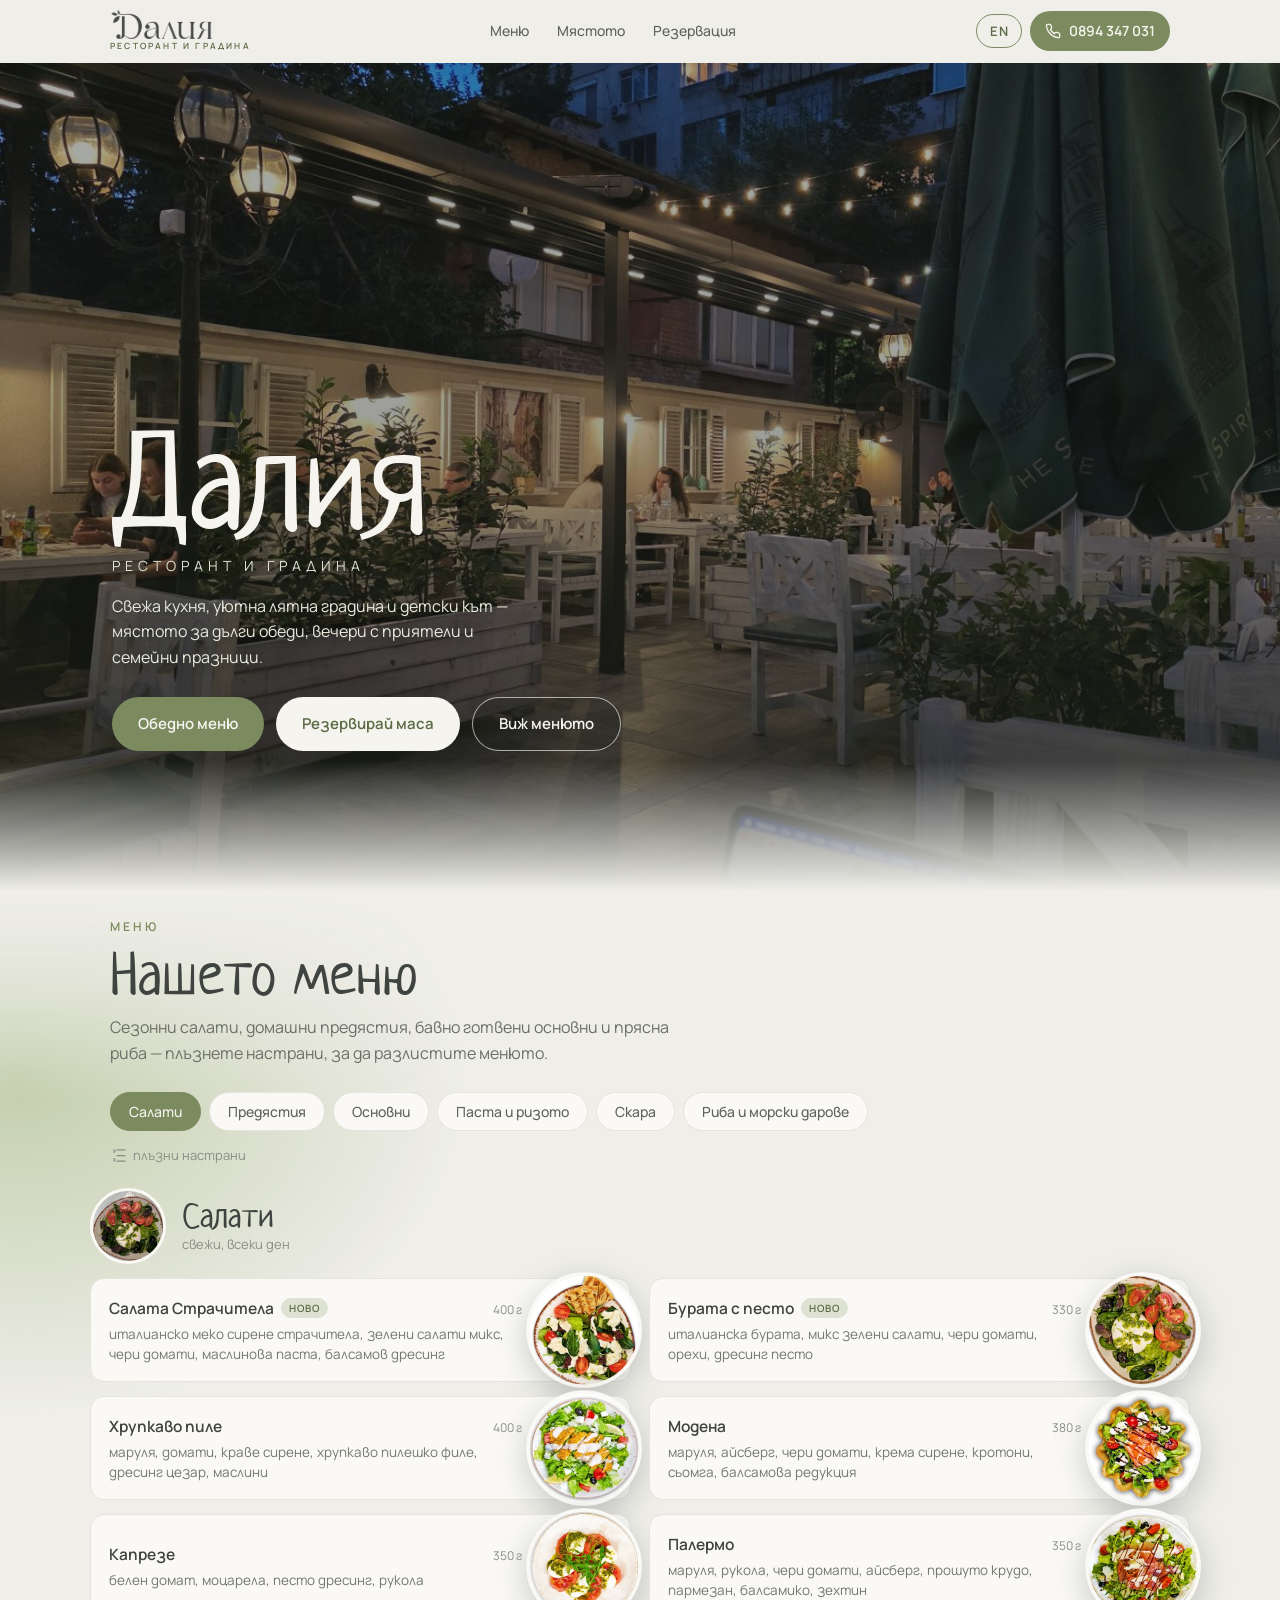
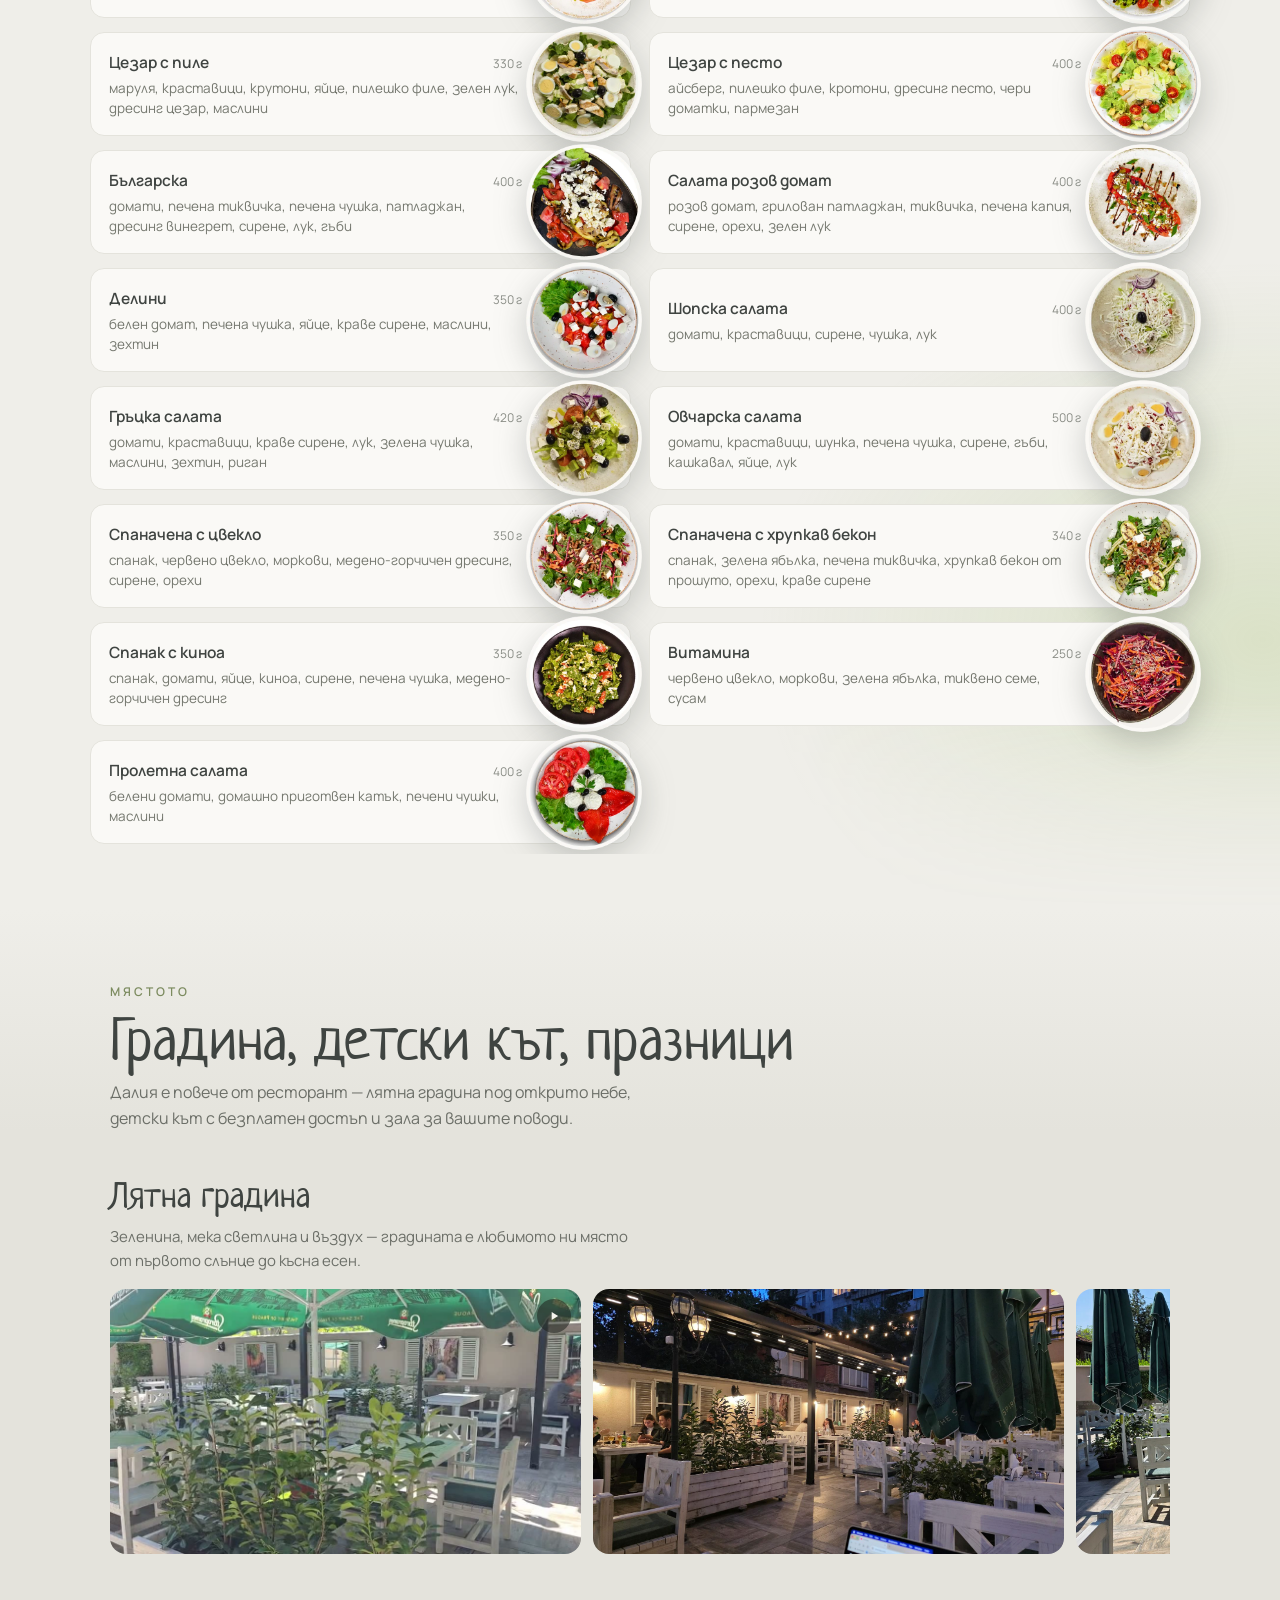
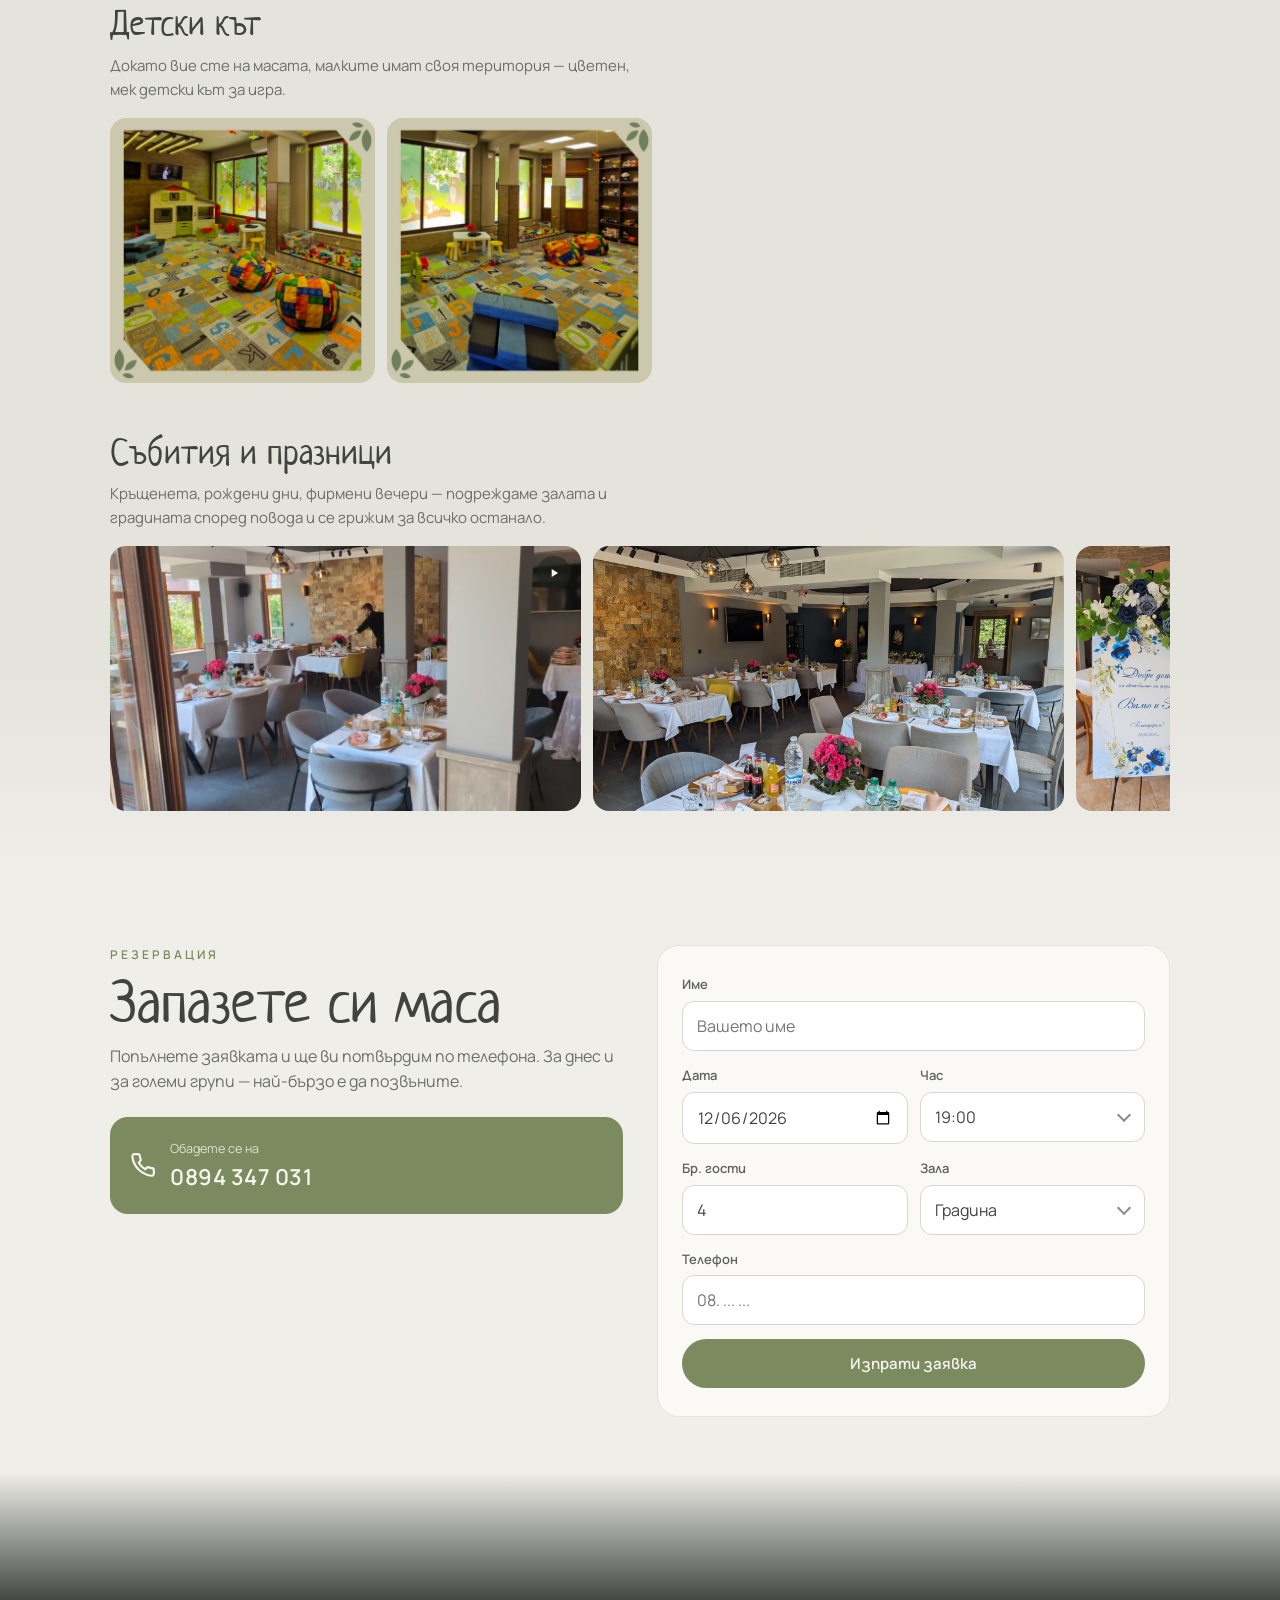
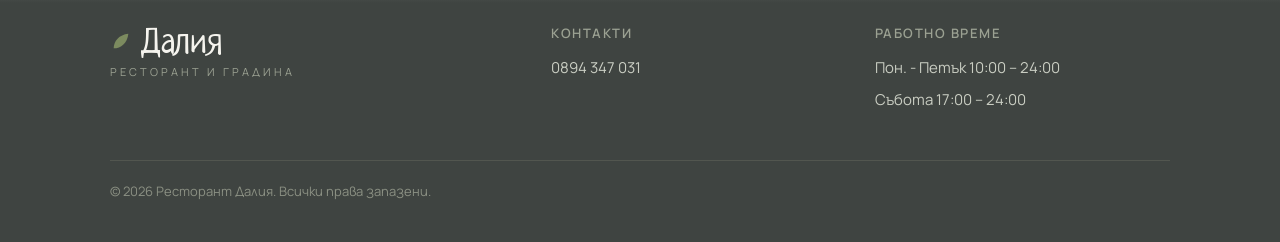
==== commit 7ffcbe27: "Hero: add Обедно меню button showing today's lunch menu in a modal Fetches the daily menu from the m" ====
--- a/dalia-site/index.html
+++ b/dalia-site/index.html
@@ -166,6 +166,25 @@
 .lb-x{position:absolute;top:16px;right:16px;width:44px;height:44px;border-radius:50%;border:none;background:rgba(245,244,238,.14);color:#F5F4EE;font-size:22px;line-height:1;cursor:pointer;transition:background .2s}
 .lb-x:hover{background:rgba(245,244,238,.28)}
 
+.lm{position:fixed;inset:0;z-index:100;background:rgba(27,30,26,.6);display:flex;align-items:center;justify-content:center;padding:16px;opacity:0;pointer-events:none;transition:opacity .25s}
+.lm.open{opacity:1;pointer-events:auto}
+.lm-card{background:var(--card);border-radius:22px;width:100%;max-width:500px;max-height:86svh;overflow-y:auto;padding:24px;box-shadow:0 24px 60px rgba(27,30,26,.35)}
+.lm-head{display:flex;align-items:flex-start;justify-content:space-between;gap:12px}
+.lm-head h3{font-family:var(--script);font-weight:400;font-size:36px;line-height:1.1}
+.lm-date{font-size:13px;color:var(--muted);margin-top:2px}
+.lm-x{flex:none;width:38px;height:38px;border-radius:50%;border:none;background:var(--linen-deep);color:var(--charcoal);font-size:20px;line-height:1;cursor:pointer;transition:background .2s}
+.lm-x:hover{background:var(--sage-pale)}
+.lm-intro{background:var(--sage-pale);color:var(--sage-deep);border-radius:12px;padding:10px 14px;font-size:13.5px;font-weight:600;margin-top:14px}
+.lm-sec{margin-top:18px}
+.lm-sec h4{font-family:var(--sans);font-size:12px;font-weight:600;letter-spacing:2px;text-transform:uppercase;color:var(--sage);margin-bottom:4px}
+.lm-item{display:flex;align-items:baseline;justify-content:space-between;gap:12px;padding:8px 0;border-bottom:1px dashed var(--linen-deep);font-size:14.5px}
+.lm-item:last-child{border-bottom:none}
+.lm-item .nm{font-weight:600}
+.lm-item .gr{color:var(--muted);font-weight:400;font-size:12.5px;margin-left:6px;white-space:nowrap}
+.lm-item .pr{flex:none;text-align:right;color:var(--sage-deep);font-weight:600;font-size:13.5px;white-space:nowrap}
+.lm-extra{margin-top:20px;border-top:1px solid var(--linen-deep);padding-top:14px;white-space:pre-wrap;font-size:13.5px;line-height:1.6;color:#6C6F68}
+.lm-note{padding:26px 0 10px;text-align:center;color:var(--muted);font-size:14.5px}
+
 @media(prefers-reduced-motion:reduce){html{scroll-behavior:auto}.menu-track,.lb{transition:none}.menu-bg i{animation:none}}
 </style>
 </head>
@@ -204,6 +223,7 @@
     <div class="tag" data-i18n="hero_tag">Ресторант и градина</div>
     <p data-i18n="hero_p">Свежа кухня, уютна лятна градина и детски кът — мястото за дълги обеди, вечери с приятели и семейни празници.</p>
     <div class="hero-cta">
+      <button class="btn btn-green" type="button" id="lunchBtn" data-i18n="hero_cta_lunch">Обедно меню</button>
       <a class="btn btn-solid" href="#reservation" data-i18n="hero_cta1">Резервирай маса</a>
       <a class="btn btn-ghost" href="#menu" data-i18n="hero_cta2">Виж менюто</a>
     </div>
@@ -395,6 +415,19 @@
   <figure id="lbBody"></figure>
 </div>
 
+<div class="lm" id="lm" role="dialog" aria-modal="true" aria-label="Обедно меню">
+  <div class="lm-card">
+    <div class="lm-head">
+      <div>
+        <h3 data-i18n="lunch_title">Обедно меню</h3>
+        <div class="lm-date" id="lmDate"></div>
+      </div>
+      <button class="lm-x" id="lmX" aria-label="Затвори">&times;</button>
+    </div>
+    <div id="lmBody"></div>
+  </div>
+</div>
+
 <script>
 const I18N = {
   bg: {
@@ -402,7 +435,10 @@
     nav_menu: "Меню", nav_place: "Мястото", nav_res: "Резервация",
     hero_tag: "Ресторант и градина",
     hero_p: "Свежа кухня, уютна лятна градина и детски кът — мястото за дълги обеди, вечери с приятели и семейни празници.",
-    hero_cta1: "Резервирай маса", hero_cta2: "Виж менюто",
+    hero_cta1: "Резервирай маса", hero_cta2: "Виж менюто", hero_cta_lunch: "Обедно меню",
+    lunch_title: "Обедно меню", lunch_dishes: "Готвени ястия", lunch_soups: "Супи",
+    lunch_loading: "Зареждаме менюто…",
+    lunch_err: "Менюто не се зареди — обадете ни се на 0894 347 031.",
     menu_kicker: "Меню", menu_h2: "Нашето меню",
     menu_lead: "Сезонни салати, домашни предястия, бавно готвени основни и прясна риба — плъзнете настрани, за да разлистите менюто.",
     swipe_hint: "плъзни настрани",
@@ -441,7 +477,10 @@
     nav_menu: "Menu", nav_place: "The place", nav_res: "Reservations",
     hero_tag: "Restaurant & garden",
     hero_p: "Fresh cooking, a cosy summer garden and a kids corner — the place for long lunches, dinners with friends and family celebrations.",
-    hero_cta1: "Book a table", hero_cta2: "See the menu",
+    hero_cta1: "Book a table", hero_cta2: "See the menu", hero_cta_lunch: "Lunch menu",
+    lunch_title: "Lunch menu", lunch_dishes: "Cooked dishes", lunch_soups: "Soups",
+    lunch_loading: "Loading the menu…",
+    lunch_err: "The menu could not be loaded — call us on 0894 347 031.",
     menu_kicker: "Menu", menu_h2: "What we cook",
     menu_lead: "Seasonal salads, homemade starters, slow-cooked mains and fresh fish — swipe sideways to leaf through the menu.",
     swipe_hint: "swipe sideways",
@@ -778,6 +817,61 @@
   });
 });
 
+// Lunch menu modal — today's menu comes from the menu app on apps.rtdalia.com
+// (public read-only endpoint; the same data feeds the print/Facebook flow).
+const LUNCH_API = 'https://apps.rtdalia.com/menu/api.php?action=public_menu';
+const lm = document.getElementById('lm');
+const lmBody = document.getElementById('lmBody');
+const lmDate = document.getElementById('lmDate');
+let lunchData = null;
+
+const DAY_EN = { 'Понеделник': 'Monday', 'Вторник': 'Tuesday', 'Сряда': 'Wednesday', 'Четвъртък': 'Thursday', 'Петък': 'Friday', 'Събота': 'Saturday', 'Неделя': 'Sunday' };
+const escHtml = s => String(s).replace(/[&<>"]/g, c => ({ '&': '&amp;', '<': '&lt;', '>': '&gt;', '"': '&quot;' }[c]));
+
+function renderLunch() {
+  const L = I18N[lang];
+  if (!lunchData) {
+    lmDate.textContent = '';
+    lmBody.innerHTML = `<div class="lm-note">${L.lunch_err}</div>`;
+    return;
+  }
+  const d = lunchData;
+  const day = lang === 'en' ? (DAY_EN[d.day] || d.day) : d.day;
+  lmDate.textContent = d.date + (day ? ' · ' + day : '');
+  const grams = g => g + (lang === 'en' ? ' g' : ' гр.');
+  const price = eur => eur.toFixed(2) + ' € / ' + (eur * d.eur_bgn).toFixed(2) + ' лв.';
+  const item = (name, g, eur) => `<div class="lm-item"><span class="nm">${escHtml(name)}<span class="gr">${grams(g)}</span></span><span class="pr">${price(eur)}</span></div>`;
+  let html = '';
+  if (d.intro) html += `<div class="lm-intro">${escHtml(d.intro)}</div>`;
+  if (d.dishes.length) html += `<div class="lm-sec"><h4>${L.lunch_dishes}</h4>${d.dishes.map(x => item(x.name, d.dish_grams, d.dish_price_eur)).join('')}</div>`;
+  if (d.soups.length) html += `<div class="lm-sec"><h4>${L.lunch_soups}</h4>${d.soups.map(x => item(x.name, d.soup_grams, x.price)).join('')}</div>`;
+  if (d.outro) html += `<div class="lm-extra">${escHtml(d.outro)}</div>`;
+  lmBody.innerHTML = html;
+}
+async function openLunch() {
+  lm.classList.add('open');
+  document.body.style.overflow = 'hidden';
+  document.getElementById('lmX').focus();
+  if (lunchData) { renderLunch(); return; }
+  lmDate.textContent = '';
+  lmBody.innerHTML = `<div class="lm-note">${I18N[lang].lunch_loading}</div>`;
+  try {
+    const r = await fetch(LUNCH_API);
+    const j = await r.json();
+    if (!r.ok || !j.ok) throw new Error('bad response');
+    lunchData = j;
+  } catch (err) { lunchData = null; }
+  renderLunch();
+}
+function closeLunch() {
+  lm.classList.remove('open');
+  document.body.style.overflow = '';
+}
+document.getElementById('lunchBtn').addEventListener('click', openLunch);
+document.getElementById('lmX').addEventListener('click', closeLunch);
+lm.addEventListener('click', e => { if (e.target === lm) closeLunch(); });
+document.addEventListener('keydown', e => { if (e.key === 'Escape' && lm.classList.contains('open')) closeLunch(); });
+
 const reduceMotion = matchMedia('(prefers-reduced-motion: reduce)').matches;
 if (reduceMotion) {
   document.querySelector('.hero-vid').pause();
@@ -940,6 +1034,7 @@
   langBtn.textContent = lang === 'bg' ? 'EN' : 'БГ';
   ok.classList.remove('show');
   buildMenu();
+  if (lm.classList.contains('open')) renderLunch();
 }
 langBtn.addEventListener('click', () => {
   lang = lang === 'bg' ? 'en' : 'bg';
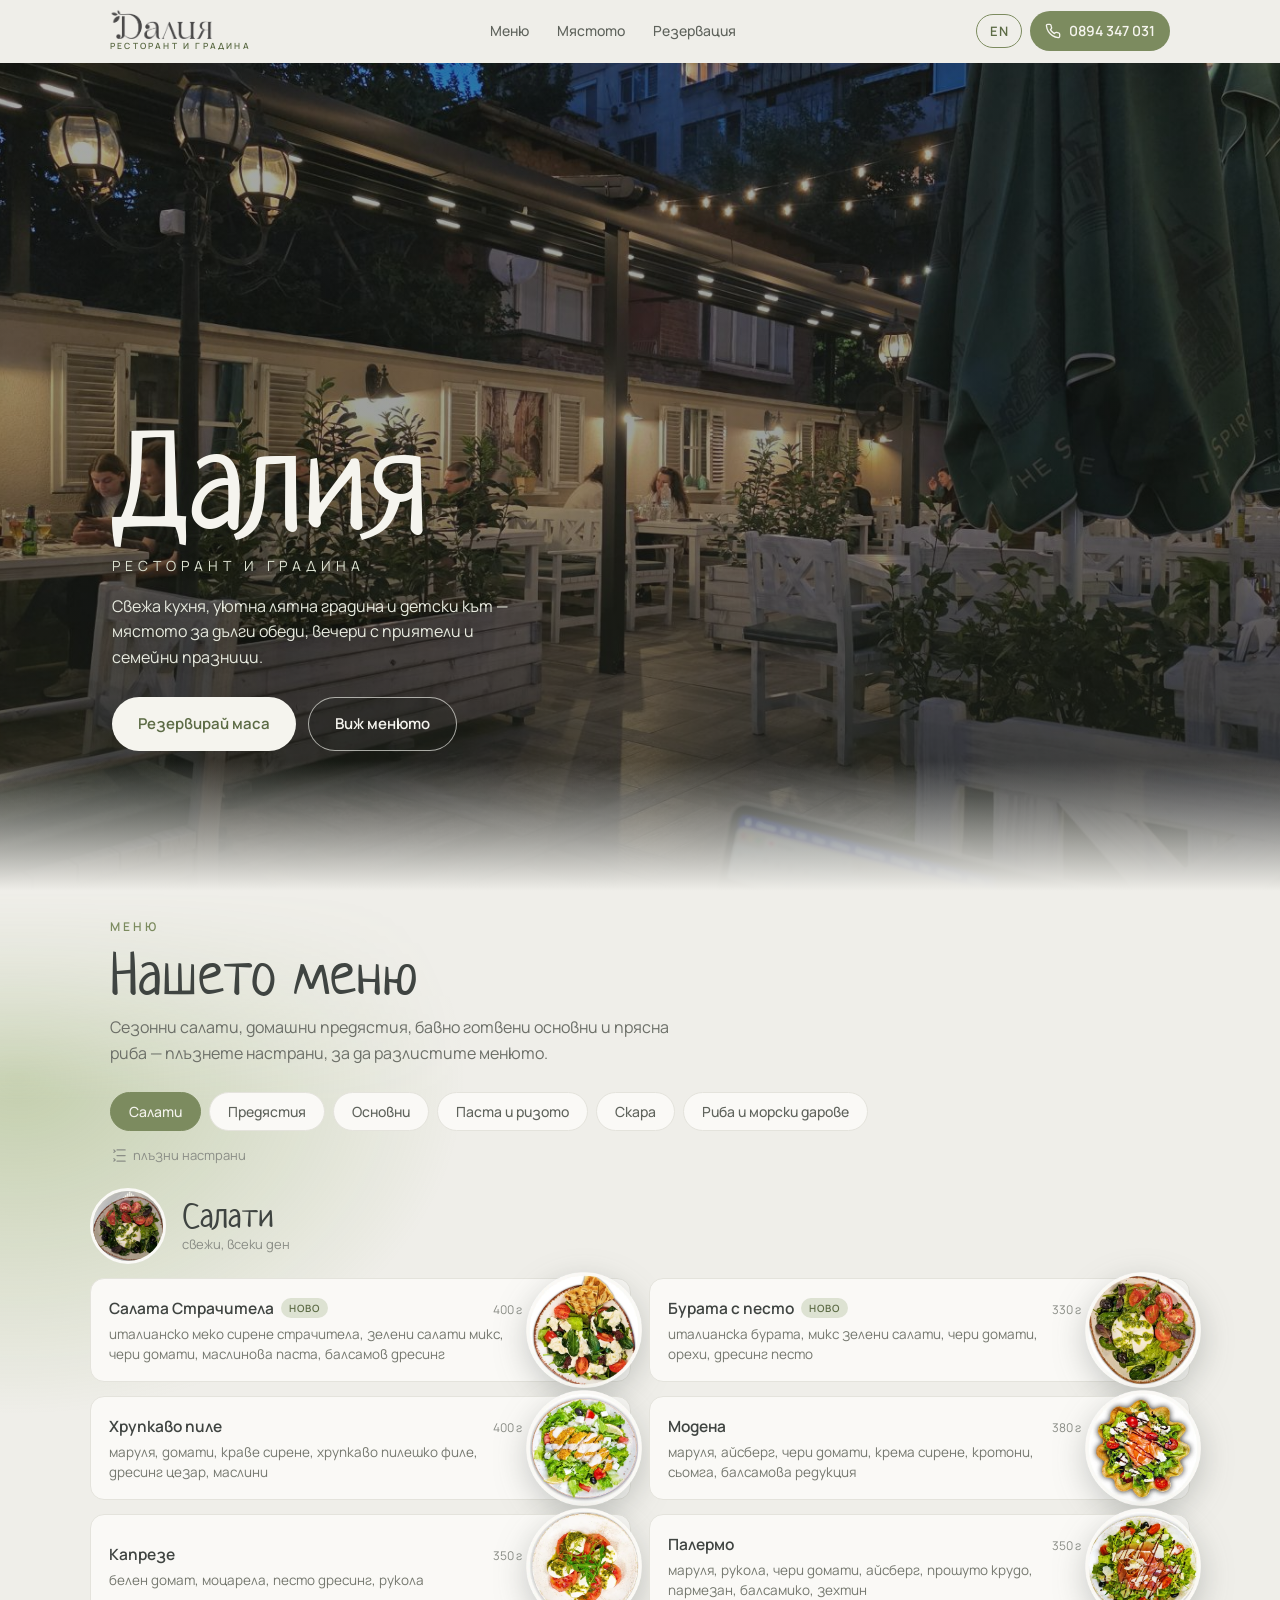
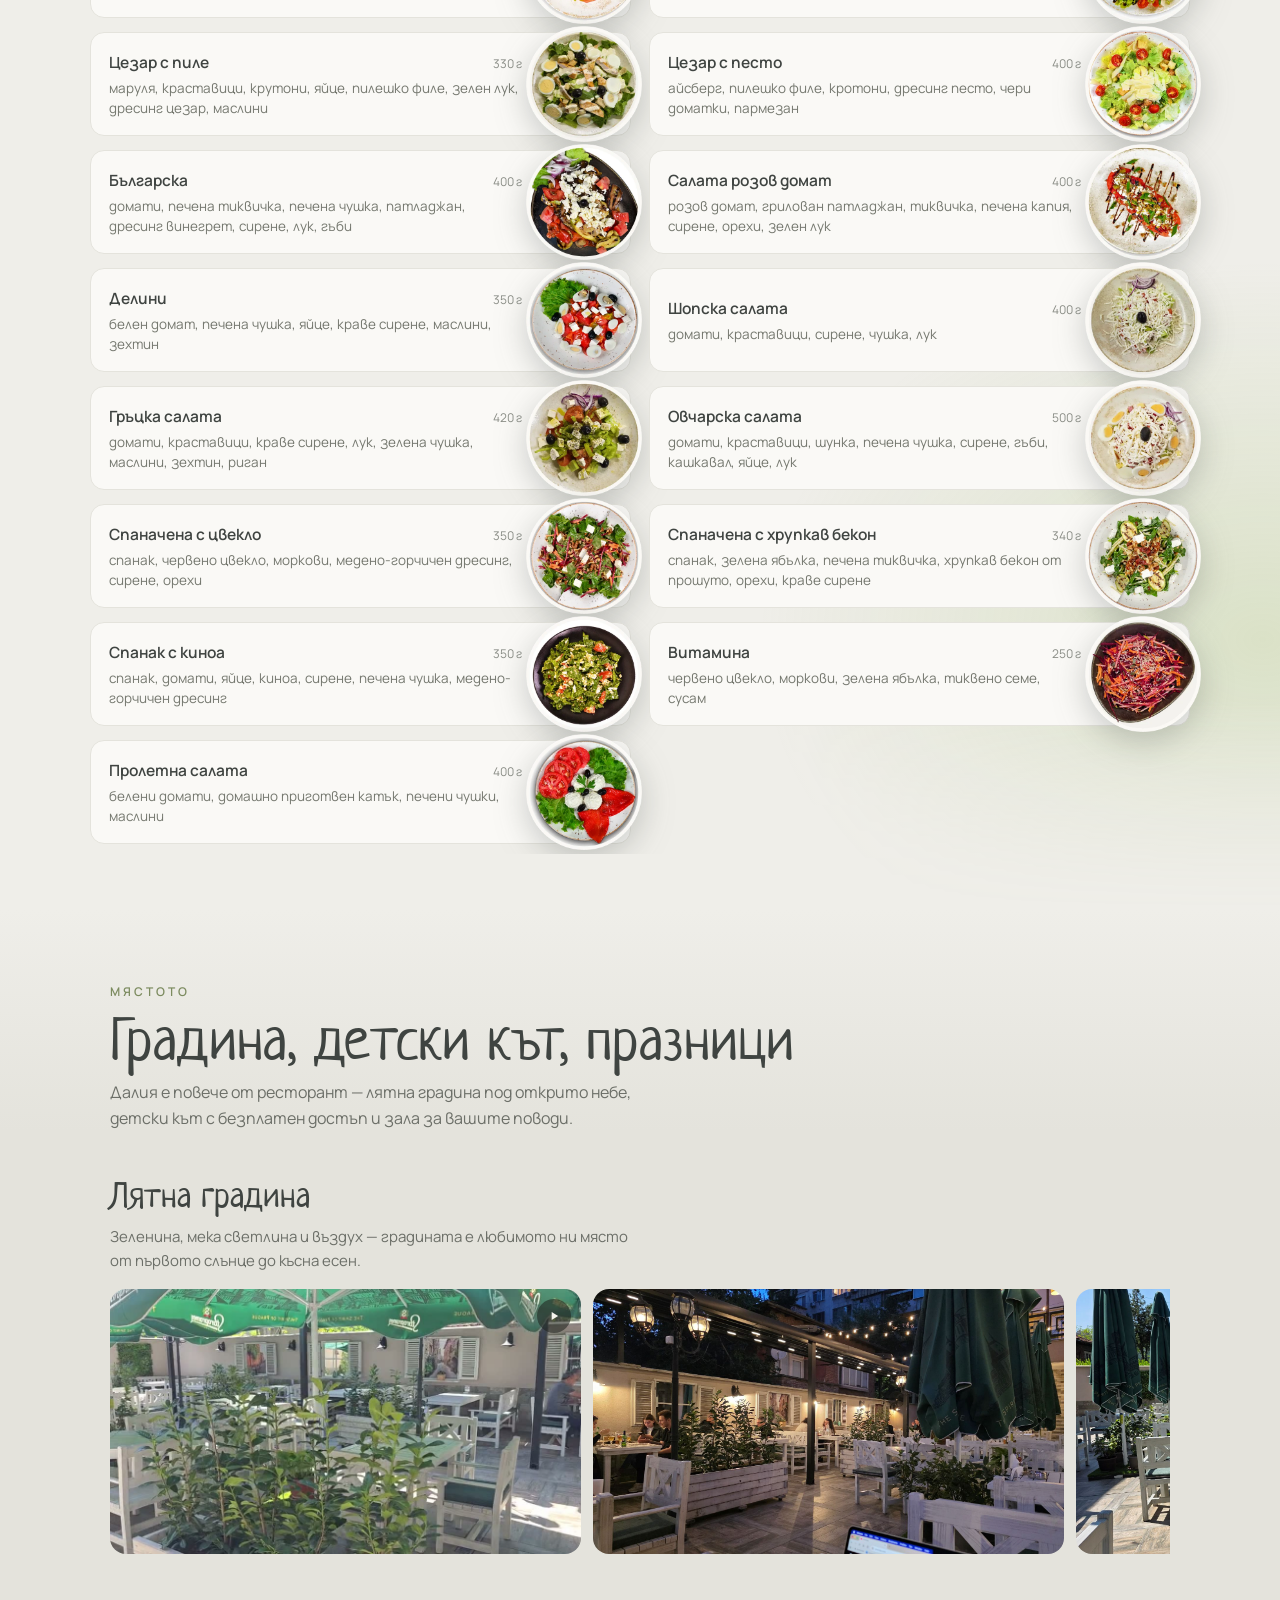
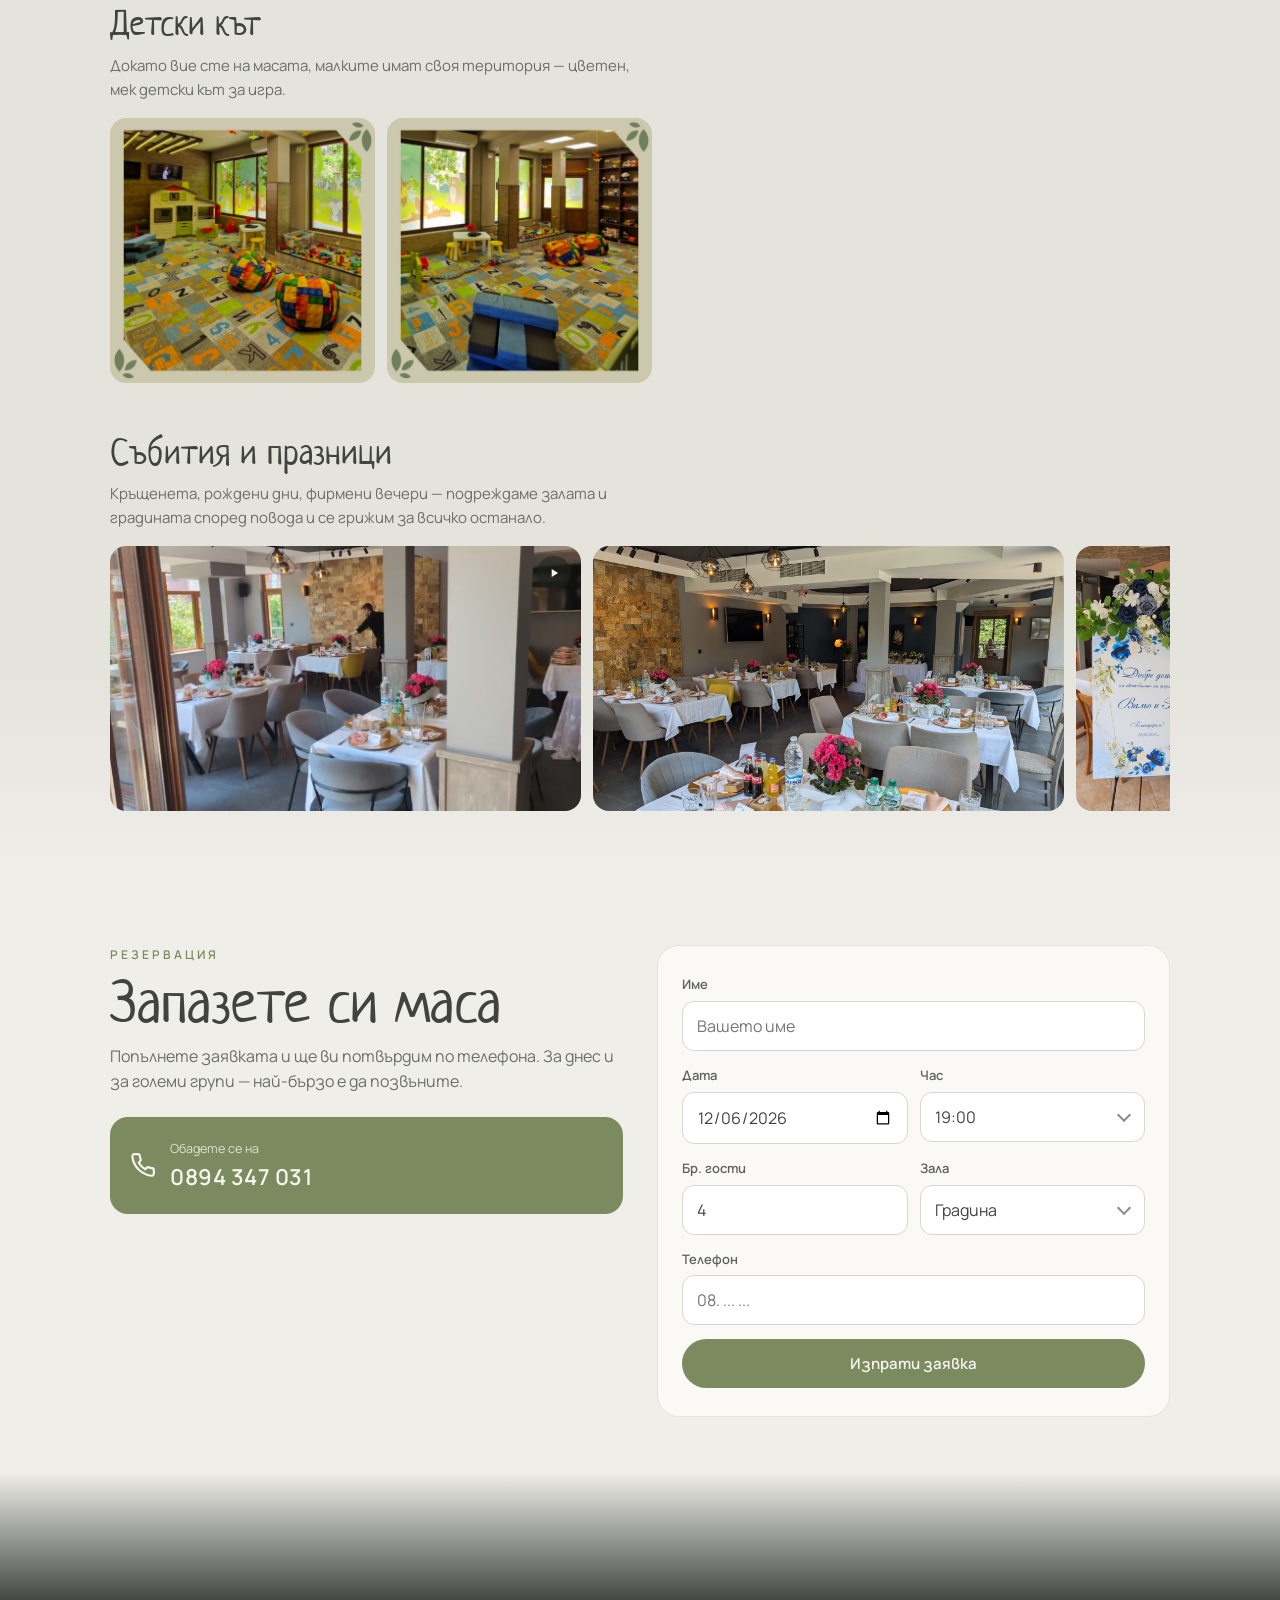
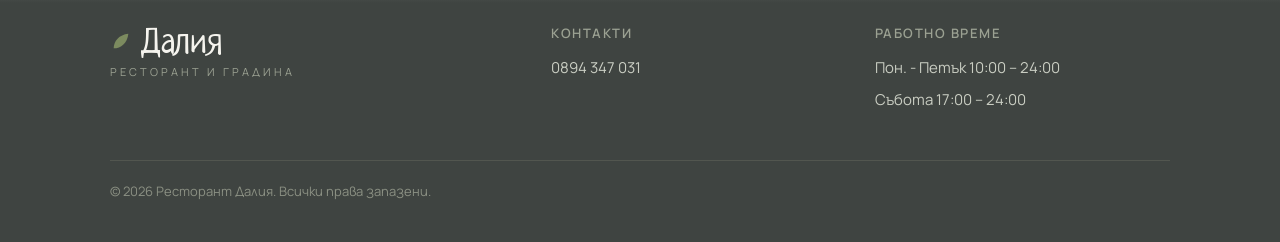
==== commit 220a7d75: "Show the Обедно меню button only when there is a post for today The page prefetches public_menu on l" ====
--- a/dalia-site/index.html
+++ b/dalia-site/index.html
@@ -223,7 +223,7 @@
     <div class="tag" data-i18n="hero_tag">Ресторант и градина</div>
     <p data-i18n="hero_p">Свежа кухня, уютна лятна градина и детски кът — мястото за дълги обеди, вечери с приятели и семейни празници.</p>
     <div class="hero-cta">
-      <button class="btn btn-green" type="button" id="lunchBtn" data-i18n="hero_cta_lunch">Обедно меню</button>
+      <button class="btn btn-green" type="button" id="lunchBtn" data-i18n="hero_cta_lunch" style="display:none">Обедно меню</button>
       <a class="btn btn-solid" href="#reservation" data-i18n="hero_cta1">Резервирай маса</a>
       <a class="btn btn-ghost" href="#menu" data-i18n="hero_cta2">Виж менюто</a>
     </div>
@@ -437,7 +437,6 @@
     hero_p: "Свежа кухня, уютна лятна градина и детски кът — мястото за дълги обеди, вечери с приятели и семейни празници.",
     hero_cta1: "Резервирай маса", hero_cta2: "Виж менюто", hero_cta_lunch: "Обедно меню",
     lunch_title: "Обедно меню", lunch_dishes: "Готвени ястия", lunch_soups: "Супи",
-    lunch_loading: "Зареждаме менюто…",
     lunch_err: "Менюто не се зареди — обадете ни се на 0894 347 031.",
     menu_kicker: "Меню", menu_h2: "Нашето меню",
     menu_lead: "Сезонни салати, домашни предястия, бавно готвени основни и прясна риба — плъзнете настрани, за да разлистите менюто.",
@@ -479,7 +478,6 @@
     hero_p: "Fresh cooking, a cosy summer garden and a kids corner — the place for long lunches, dinners with friends and family celebrations.",
     hero_cta1: "Book a table", hero_cta2: "See the menu", hero_cta_lunch: "Lunch menu",
     lunch_title: "Lunch menu", lunch_dishes: "Cooked dishes", lunch_soups: "Soups",
-    lunch_loading: "Loading the menu…",
     lunch_err: "The menu could not be loaded — call us on 0894 347 031.",
     menu_kicker: "Menu", menu_h2: "What we cook",
     menu_lead: "Seasonal salads, homemade starters, slow-cooked mains and fresh fish — swipe sideways to leaf through the menu.",
@@ -848,21 +846,26 @@
   if (d.outro) html += `<div class="lm-extra">${escHtml(d.outro)}</div>`;
   lmBody.innerHTML = html;
 }
-async function openLunch() {
+function openLunch() {
   lm.classList.add('open');
   document.body.style.overflow = 'hidden';
   document.getElementById('lmX').focus();
-  if (lunchData) { renderLunch(); return; }
-  lmDate.textContent = '';
-  lmBody.innerHTML = `<div class="lm-note">${I18N[lang].lunch_loading}</div>`;
+  renderLunch();
+}
+// The button only appears when the menu app has a post for today's date.
+(async () => {
   try {
     const r = await fetch(LUNCH_API);
     const j = await r.json();
-    if (!r.ok || !j.ok) throw new Error('bad response');
-    lunchData = j;
-  } catch (err) { lunchData = null; }
-  renderLunch();
-}
+    if (!r.ok || !j.ok) return;
+    const t = new Date();
+    const today = String(t.getDate()).padStart(2, '0') + '.' + String(t.getMonth() + 1).padStart(2, '0');
+    if (j.date === today) {
+      lunchData = j;
+      document.getElementById('lunchBtn').style.display = '';
+    }
+  } catch (err) { /* no menu — button stays hidden */ }
+})();
 function closeLunch() {
   lm.classList.remove('open');
   document.body.style.overflow = '';
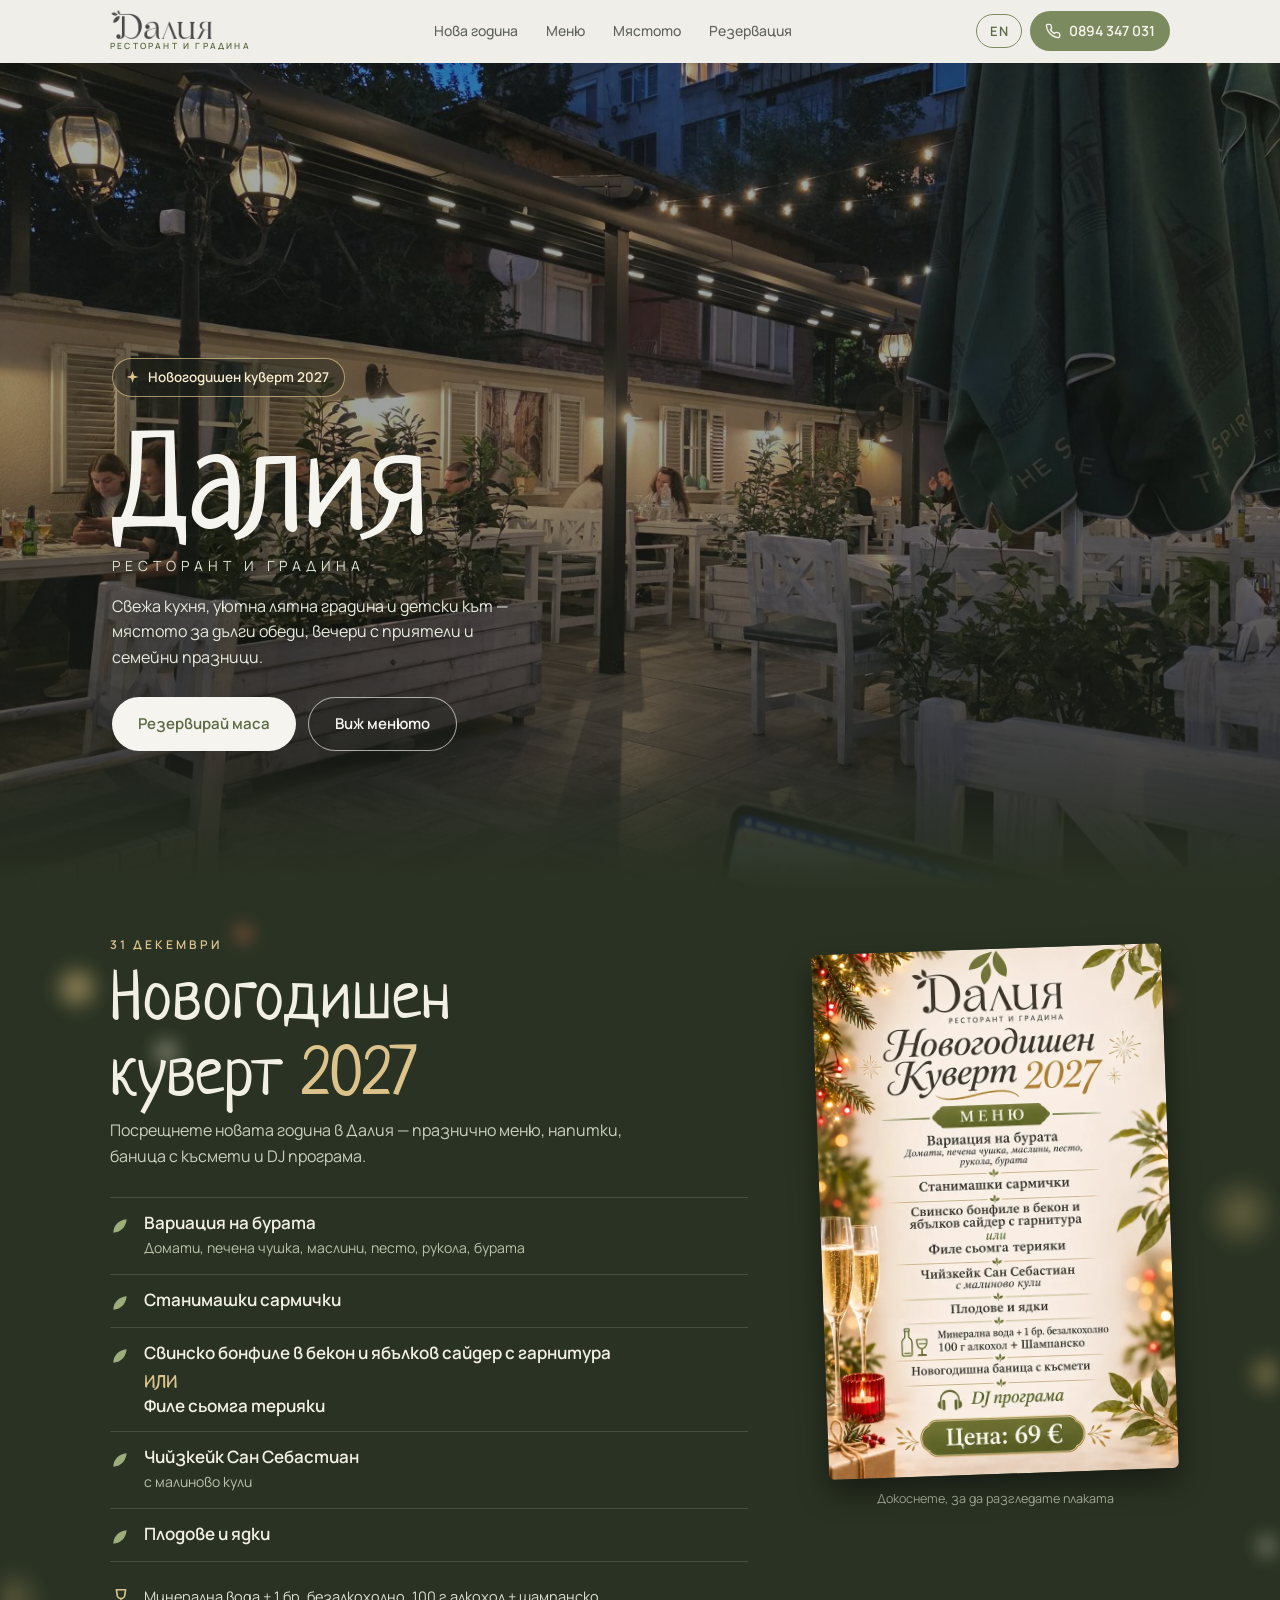
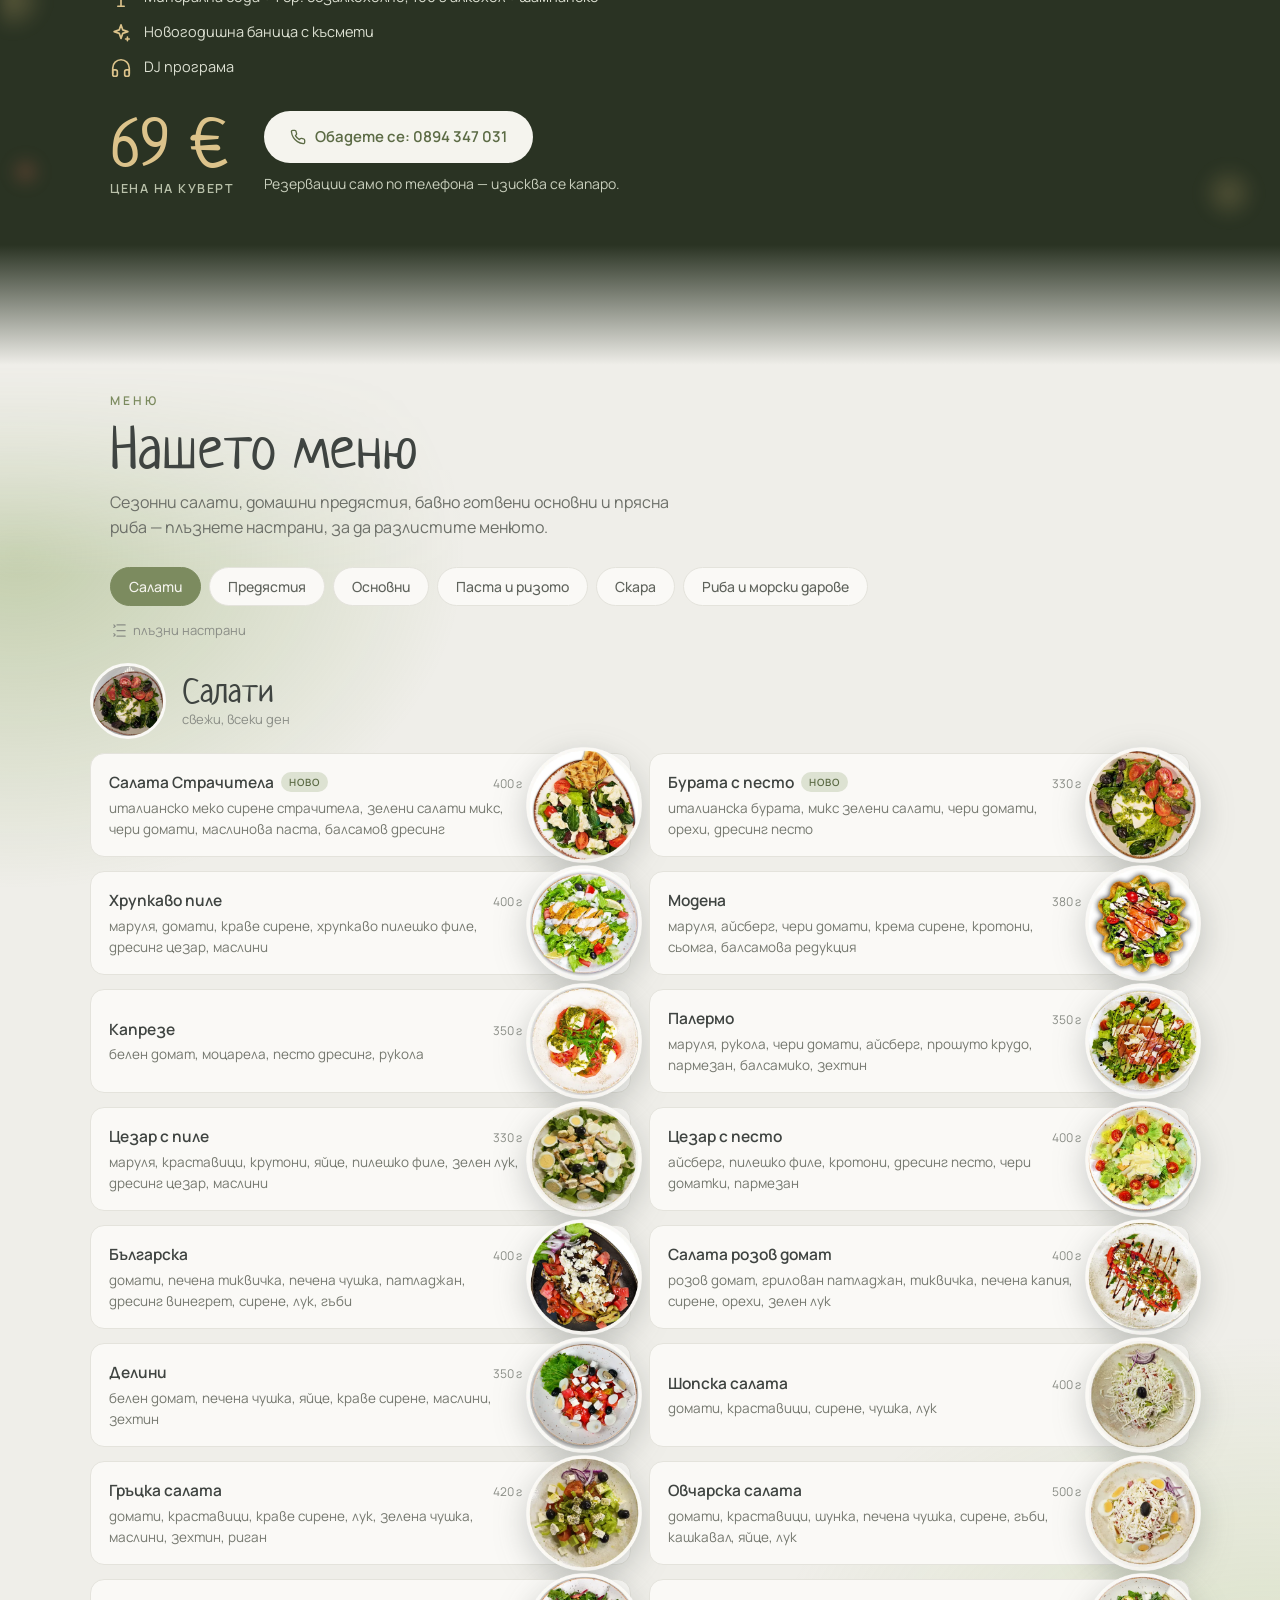
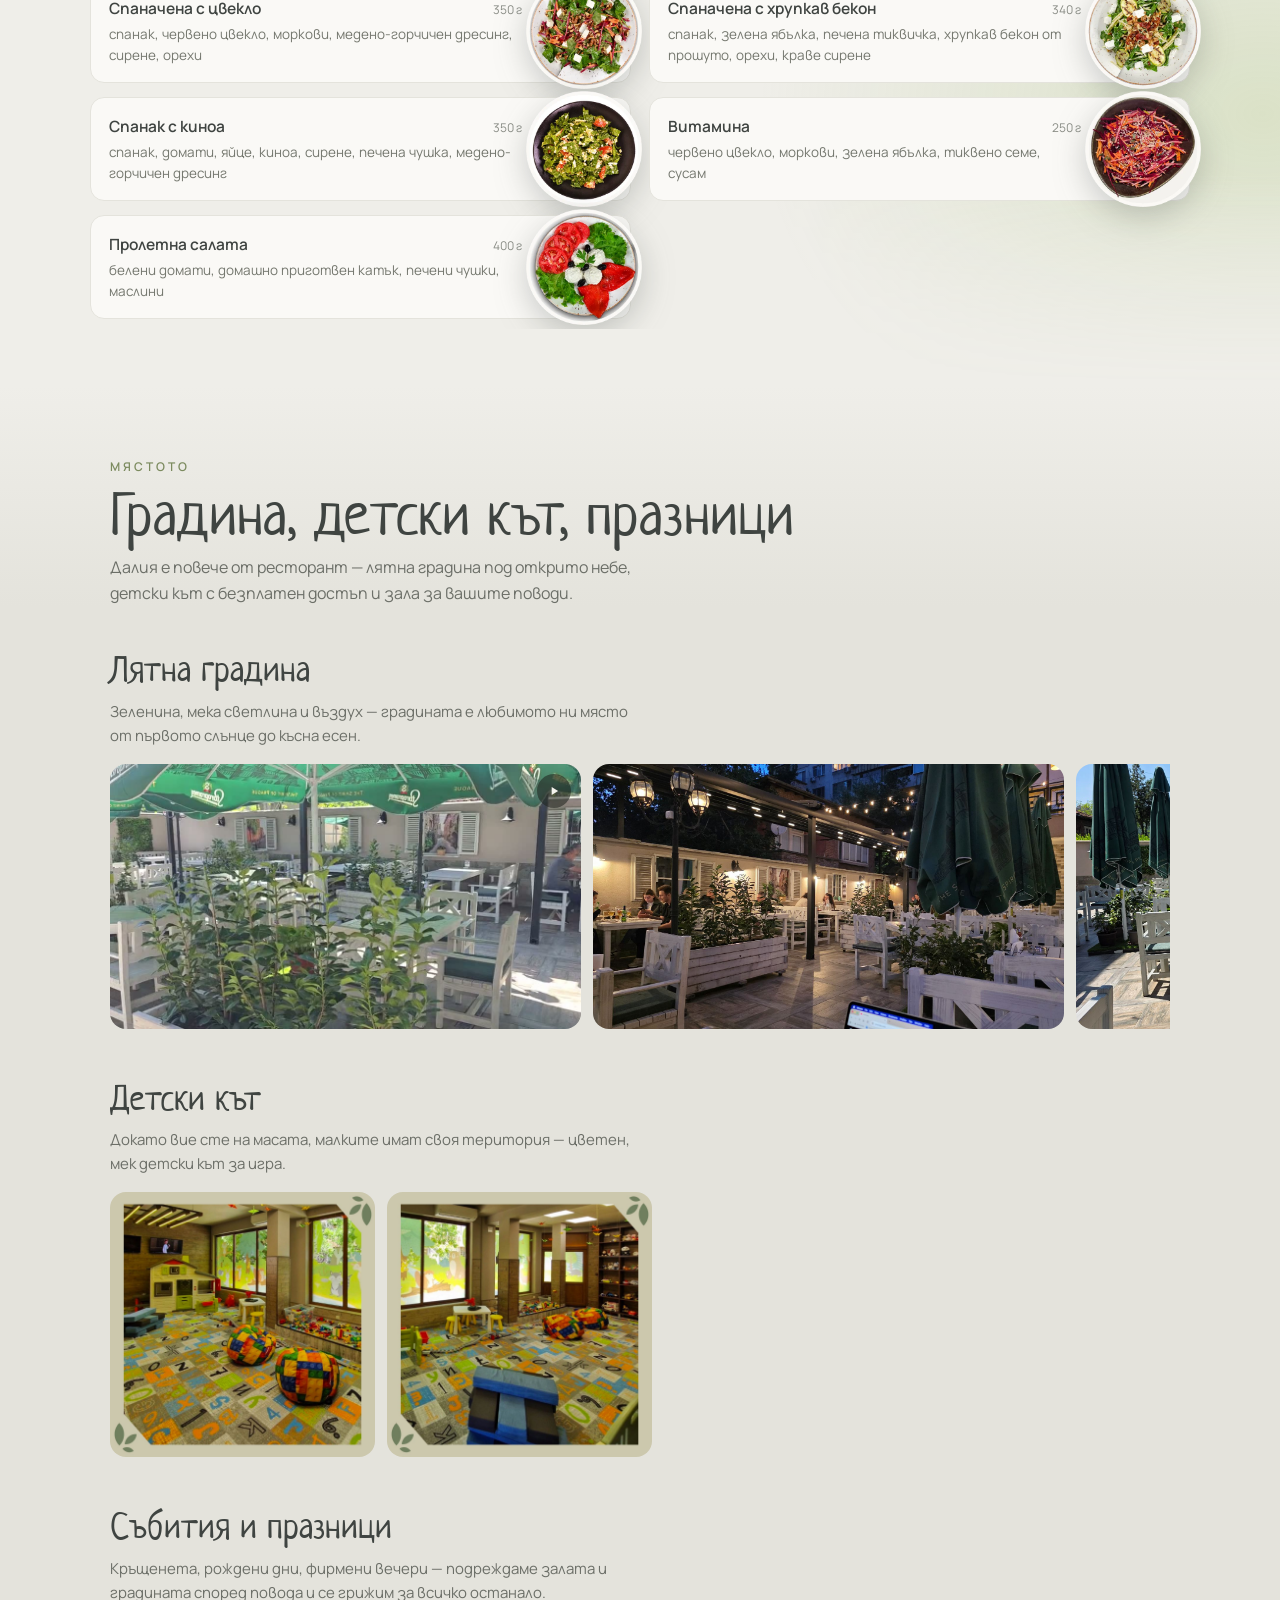
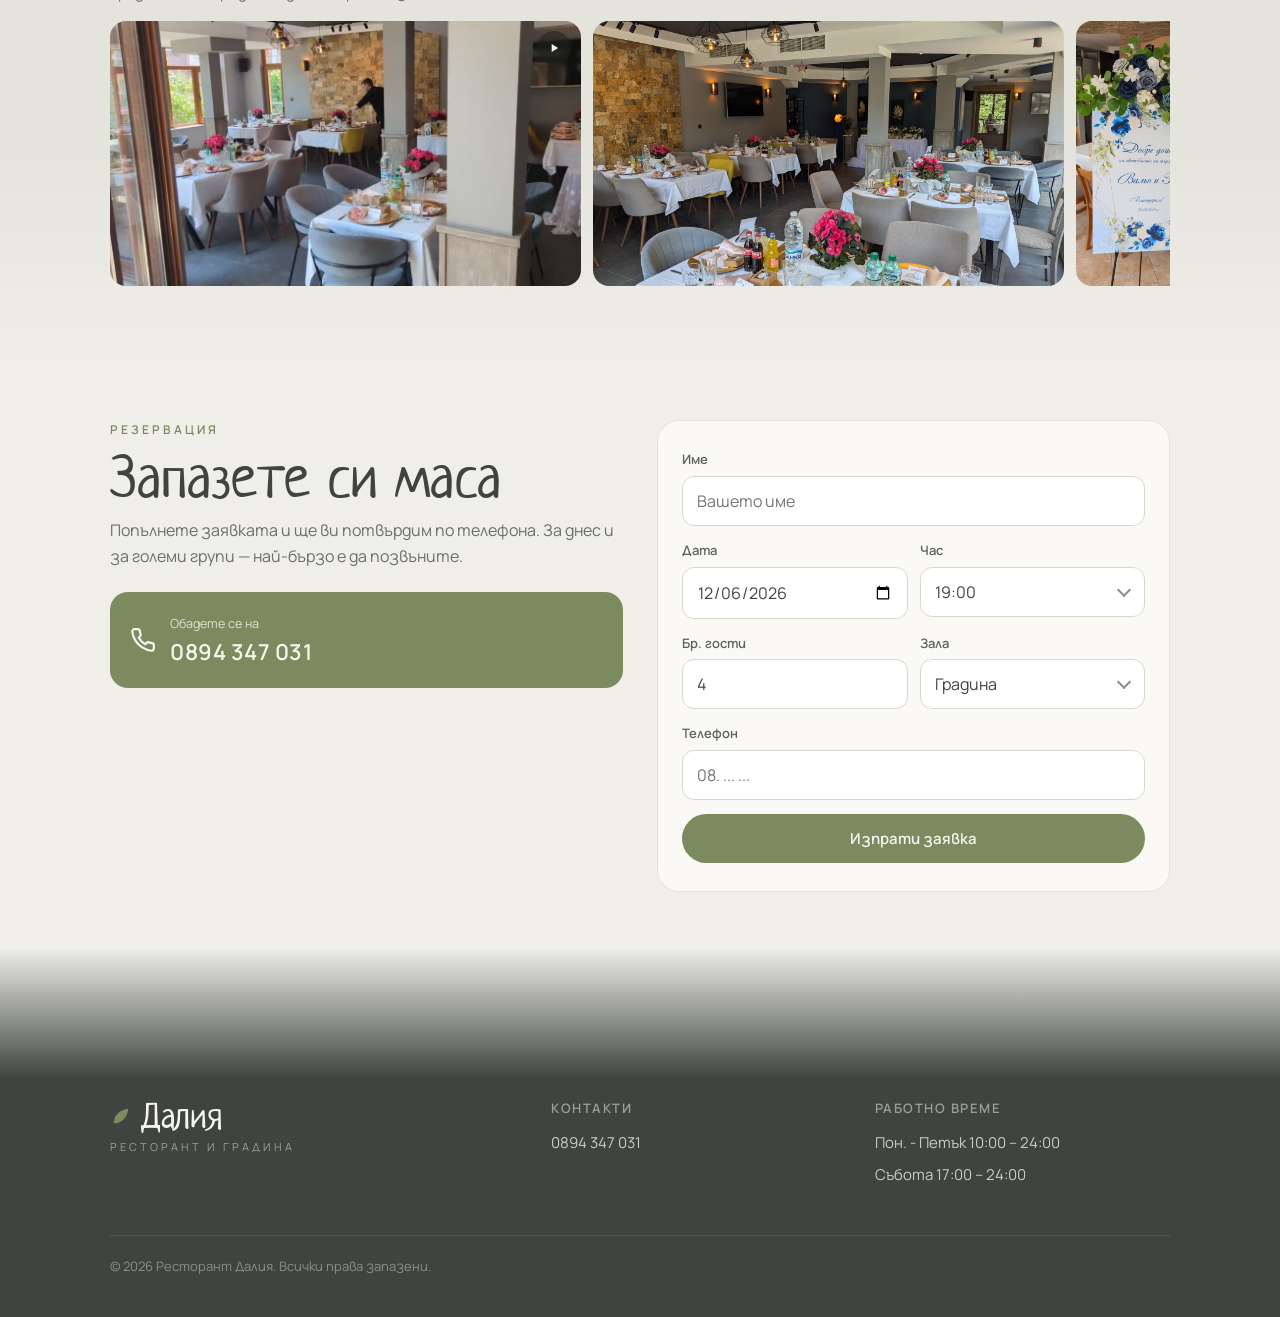
==== commit bb882ad1: "Site: New Year's kuvert 2027 section; NYE is booked by phone only Adds a seasonal section under the " ====
--- a/dalia-site/index.html
+++ b/dalia-site/index.html
@@ -64,6 +64,7 @@
 .hero-cta{display:flex;flex-wrap:wrap;gap:12px}
 .btn{display:inline-flex;align-items:center;gap:9px;font-family:var(--sans);font-size:15px;font-weight:600;padding:14px 26px;border-radius:999px;border:none;cursor:pointer;transition:transform .15s,background .2s}
 .btn:active{transform:scale(.97)}
+.btn:disabled{opacity:.45;cursor:not-allowed}
 .btn-solid{background:#F5F4EE;color:var(--sage-deep)}
 .btn-solid:hover{background:#fff}
 .btn-ghost{background:rgba(30,34,28,.25);color:#F5F4EE;border:1.5px solid rgba(245,244,238,.65)}
@@ -142,6 +143,63 @@
 .res-ok.err{background:#F7E1DD;border:1px solid #E0B4AC;color:#8E352A}
 .res-ok .sum{font-weight:600;margin-top:6px}
 
+/* Новогодишен куверт 2027 — сезонна секция под hero-то. Скриптът я маха сам
+   след празника (NY_END); за ръчно махане изтрийте всичко с data-ny. */
+:root{--ny:#2A3323;--ny-gold:#DCC38B;--ny-line:rgba(241,239,230,.14)}
+.hero:has(+ .ny)::after{background:linear-gradient(180deg,rgba(42,51,35,0),var(--ny))}
+.hero-ny{display:inline-flex;align-items:center;gap:8px;margin-bottom:14px;padding:8px 15px 8px 12px;border-radius:999px;background:rgba(30,34,28,.42);border:1.5px solid rgba(220,195,139,.7);color:#F4E9CC;font-size:13.5px;font-weight:600;transition:background .2s,border-color .2s}
+.hero-ny:hover{background:rgba(30,34,28,.6);border-color:var(--ny-gold)}
+.hero-ny svg{flex:none;color:var(--ny-gold)}
+.ny{position:relative;isolation:isolate;overflow:hidden;background:var(--ny);color:#F1EFE6;padding:34px 0 150px}
+.ny::after{content:'';position:absolute;left:0;right:0;bottom:0;height:120px;background:linear-gradient(180deg,rgba(239,238,233,0),var(--linen));pointer-events:none}
+@supports not selector(:has(*)){.ny::before{content:'';position:absolute;left:0;right:0;top:0;height:90px;background:linear-gradient(180deg,var(--linen),rgba(239,238,233,0));pointer-events:none}}
+.ny-lights{position:absolute;inset:0;z-index:-1;pointer-events:none}
+.ny-lights i{position:absolute;inset:0;filter:blur(7px);animation:nytwinkle 5.5s ease-in-out infinite alternate;background:
+  radial-gradient(circle 38px at 6% 9%,rgba(236,201,128,.55),transparent 72%),
+  radial-gradient(circle 22px at 19% 4%,rgba(214,104,84,.45),transparent 72%),
+  radial-gradient(circle 54px at 97% 30%,rgba(236,201,128,.3),transparent 72%),
+  radial-gradient(circle 26px at 99% 61%,rgba(245,236,214,.3),transparent 72%),
+  radial-gradient(circle 46px at 1% 66%,rgba(236,201,128,.24),transparent 72%)}
+.ny-lights i + i{animation-duration:7.5s;animation-delay:-3s;background:
+  radial-gradient(circle 28px at 13% 15%,rgba(245,236,214,.4),transparent 72%),
+  radial-gradient(circle 20px at 91% 10%,rgba(214,104,84,.4),transparent 72%),
+  radial-gradient(circle 34px at 99% 45%,rgba(236,201,128,.36),transparent 72%),
+  radial-gradient(circle 24px at 2% 82%,rgba(214,104,84,.26),transparent 72%),
+  radial-gradient(circle 40px at 96% 84%,rgba(236,201,128,.2),transparent 72%)}
+@keyframes nytwinkle{from{opacity:.35}to{opacity:1}}
+.ny .kicker{color:var(--ny-gold)}
+.ny h2{font-size:clamp(46px,10.5vw,68px);text-wrap:balance}
+.ny h2 em{font-style:normal;color:var(--ny-gold)}
+.ny .lead{color:#C9CFBD}
+.ny-poster{display:block;width:min(60vw,250px);margin:30px auto 6px;padding:0;border:0;background:none;color:#AEB6A0;font-family:var(--sans);font-size:12.5px;cursor:zoom-in}
+.ny-poster img{width:100%;height:auto;border-radius:6px;box-shadow:0 14px 30px rgba(0,0,0,.45);transform:rotate(-2deg);transition:transform .45s cubic-bezier(.22,1,.36,1)}
+.ny-poster:hover img,.ny-poster:focus-visible img{transform:rotate(0) scale(1.02)}
+.ny-poster:focus-visible{outline:none}
+.ny-poster:focus-visible img{outline:3px solid var(--ny-gold);outline-offset:4px}
+.ny-poster span{display:block;margin-top:16px}
+.ny-menu{list-style:none;margin-top:28px;border-top:1px solid var(--ny-line)}
+.ny-menu li{display:grid;grid-template-columns:22px 1fr;column-gap:12px;align-items:start;padding:14px 0;border-bottom:1px solid var(--ny-line)}
+.ny-menu svg{margin-top:4px}
+.ny-menu b{display:block;font-size:17px;font-weight:600;line-height:1.35}
+.ny-menu small{display:block;font-size:14px;color:#B9C1AA;margin-top:2px}
+.ny-menu .or{display:block;font-family:var(--script);font-size:25px;line-height:1.2;color:var(--ny-gold)}
+.ny-incl{list-style:none;display:flex;flex-direction:column;gap:12px;margin-top:24px}
+.ny-incl li{display:flex;align-items:flex-start;gap:12px;font-size:14.5px;line-height:1.45;color:#DCE0D2}
+.ny-incl svg{flex:none;margin-top:1px;color:var(--ny-gold)}
+.ny-book{display:flex;flex-wrap:wrap;align-items:center;gap:18px 30px;margin-top:32px}
+.ny-price{font-family:var(--script);font-size:68px;line-height:.95;color:var(--ny-gold);white-space:nowrap}
+.ny-price small{display:block;font-family:var(--sans);font-size:12.5px;font-weight:600;letter-spacing:1.5px;text-transform:uppercase;color:#B9C1AA;margin-top:8px}
+.ny-cta{display:flex;flex-direction:column;align-items:flex-start;gap:10px}
+.ny-call{font-size:14px;color:#C9CFBD}
+.ny-call a{color:#F1EFE6;font-weight:600;border-bottom:1px solid rgba(241,239,230,.4)}
+.ny-call a:hover{border-color:#F1EFE6}
+@media(min-width:900px){
+  .ny{padding:44px 0 170px}
+  .ny-grid{display:grid;grid-template-columns:minmax(0,1fr) 350px;column-gap:72px;align-items:start}
+  .ny-grid > *{grid-column:1}
+  .ny-poster{grid-column:2;grid-row:1 / span 4;width:100%;margin:14px 0 0}
+}
+
 .fade-dark{height:130px;background:linear-gradient(180deg,var(--linen),var(--charcoal))}
 footer{background:var(--charcoal);color:#C9CDC2;padding:20px 0 40px}
 .foot-grid{display:grid;grid-template-columns:1fr;gap:28px}
@@ -185,7 +243,7 @@
 .lm-extra{margin-top:20px;border-top:1px solid var(--linen-deep);padding-top:14px;white-space:pre-wrap;font-size:13.5px;line-height:1.6;color:#6C6F68}
 .lm-note{padding:26px 0 10px;text-align:center;color:var(--muted);font-size:14.5px}
 
-@media(prefers-reduced-motion:reduce){html{scroll-behavior:auto}.menu-track,.lb{transition:none}.menu-bg i{animation:none}}
+@media(prefers-reduced-motion:reduce){html{scroll-behavior:auto}.menu-track,.lb,.ny-poster img{transition:none}.menu-bg i,.ny-lights i{animation:none}}
 </style>
 </head>
 <body>
@@ -199,6 +257,7 @@
       </span>
     </a>
     <nav aria-label="Основна навигация">
+      <a href="#newyear" data-ny data-i18n="nav_ny">Нова година</a>
       <a href="#menu" data-i18n="nav_menu">Меню</a>
       <a href="#place" data-i18n="nav_place">Мястото</a>
       <a href="#reservation" data-i18n="nav_res">Резервация</a>
@@ -219,6 +278,10 @@
   </video>
   <div class="hero-shade"></div>
   <div class="hero-in">
+    <a class="hero-ny" href="#newyear" data-ny>
+      <svg width="15" height="15" viewBox="0 0 24 24" fill="currentColor" aria-hidden="true"><path d="M12 1.5l2.3 7.2 7.2 2.3-7.2 2.3L12 20.5l-2.3-7.2L2.5 11l7.2-2.3z"/></svg>
+      <span data-i18n="ny_pill">Новогодишен куверт 2027</span>
+    </a>
     <h1>Далия</h1>
     <div class="tag" data-i18n="hero_tag">Ресторант и градина</div>
     <p data-i18n="hero_p">Свежа кухня, уютна лятна градина и детски кът — мястото за дълги обеди, вечери с приятели и семейни празници.</p>
@@ -229,6 +292,51 @@
     </div>
   </div>
 </div>
+
+<section class="ny" id="newyear" data-ny aria-labelledby="nyTitle">
+  <div class="ny-lights" aria-hidden="true"><i></i><i></i></div>
+  <div class="wrap ny-grid">
+    <div class="ny-head">
+      <div class="kicker" data-i18n="ny_kicker">31 декември</div>
+      <h2 id="nyTitle"><span data-i18n="ny_h2">Новогодишен куверт</span> <em>2027</em></h2>
+      <p class="lead" data-i18n="ny_lead">Посрещнете новата година в Далия — празнично меню, напитки, баница с късмети и DJ програма.</p>
+    </div>
+    <button class="ny-poster" id="nyPoster" type="button">
+      <img src="assets/newyear-2027-card.webp" width="720" height="1080" loading="lazy" alt="Плакат: Новогодишен куверт 2027 в ресторант Далия">
+      <span data-i18n="ny_poster">Докоснете, за да разгледате плаката</span>
+    </button>
+    <ul class="ny-menu">
+      <li><svg width="20" height="20" viewBox="0 0 24 24" aria-hidden="true"><path d="M4 20C4 12 10 5 20 4c-1 10-8 16-16 16Z" fill="#9DAE7C"/></svg>
+        <div><b data-i18n="ny_c1">Вариация на бурата</b><small data-i18n="ny_c1d">Домати, печена чушка, маслини, песто, рукола, бурата</small></div></li>
+      <li><svg width="20" height="20" viewBox="0 0 24 24" aria-hidden="true"><path d="M4 20C4 12 10 5 20 4c-1 10-8 16-16 16Z" fill="#9DAE7C"/></svg>
+        <div><b data-i18n="ny_c2">Станимашки сармички</b></div></li>
+      <li><svg width="20" height="20" viewBox="0 0 24 24" aria-hidden="true"><path d="M4 20C4 12 10 5 20 4c-1 10-8 16-16 16Z" fill="#9DAE7C"/></svg>
+        <div><b data-i18n="ny_c3a">Свинско бонфиле в бекон и ябълков сайдер с гарнитура</b><span class="or" data-i18n="ny_or">или</span><b data-i18n="ny_c3b">Филе сьомга терияки</b></div></li>
+      <li><svg width="20" height="20" viewBox="0 0 24 24" aria-hidden="true"><path d="M4 20C4 12 10 5 20 4c-1 10-8 16-16 16Z" fill="#9DAE7C"/></svg>
+        <div><b data-i18n="ny_c4">Чийзкейк Сан Себастиан</b><small data-i18n="ny_c4d">с малиново кули</small></div></li>
+      <li><svg width="20" height="20" viewBox="0 0 24 24" aria-hidden="true"><path d="M4 20C4 12 10 5 20 4c-1 10-8 16-16 16Z" fill="#9DAE7C"/></svg>
+        <div><b data-i18n="ny_c5">Плодове и ядки</b></div></li>
+    </ul>
+    <ul class="ny-incl">
+      <li><svg width="22" height="22" viewBox="0 0 24 24" fill="none" stroke="currentColor" stroke-width="1.8" stroke-linecap="round" stroke-linejoin="round" aria-hidden="true"><path d="M7 3h10l-.8 5.5a4.2 4.2 0 0 1-8.4 0L7 3zM12 13v8M8.5 21h7"/></svg>
+        <span data-i18n="ny_i1">Минерална вода + 1 бр. безалкохолно, 100 г алкохол + шампанско</span></li>
+      <li><svg width="22" height="22" viewBox="0 0 24 24" fill="none" stroke="currentColor" stroke-width="1.8" stroke-linecap="round" stroke-linejoin="round" aria-hidden="true"><path d="M12 3l1.9 5.6 5.6 1.9-5.6 1.9L12 18l-1.9-5.6-5.6-1.9 5.6-1.9zM19 16.5v4M17 18.5h4"/></svg>
+        <span data-i18n="ny_i2">Новогодишна баница с късмети</span></li>
+      <li><svg width="22" height="22" viewBox="0 0 24 24" fill="none" stroke="currentColor" stroke-width="1.8" stroke-linecap="round" stroke-linejoin="round" aria-hidden="true"><path d="M3 18v-6a9 9 0 0 1 18 0v6"/><path d="M21 19a2 2 0 0 1-2 2h-1a2 2 0 0 1-2-2v-3a2 2 0 0 1 2-2h3zM3 19a2 2 0 0 0 2 2h1a2 2 0 0 0 2-2v-3a2 2 0 0 0-2-2H3z"/></svg>
+        <span data-i18n="ny_i3">DJ програма</span></li>
+    </ul>
+    <div class="ny-book">
+      <div class="ny-price">69 €<small data-i18n="ny_price_lbl">цена на куверт</small></div>
+      <div class="ny-cta">
+        <a class="btn btn-solid" href="tel:+359894347031">
+          <svg width="16" height="16" viewBox="0 0 24 24" fill="none" stroke="currentColor" stroke-width="2" stroke-linecap="round" stroke-linejoin="round" aria-hidden="true"><path d="M22 16.92v3a2 2 0 0 1-2.18 2 19.79 19.79 0 0 1-8.63-3.07 19.5 19.5 0 0 1-6-6 19.79 19.79 0 0 1-3.07-8.67A2 2 0 0 1 4.11 2h3a2 2 0 0 1 2 1.72c.127.96.361 1.903.7 2.81a2 2 0 0 1-.45 2.11L8.09 9.91a16 16 0 0 0 6 6l1.27-1.27a2 2 0 0 1 2.11-.45c.907.339 1.85.573 2.81.7A2 2 0 0 1 22 16.92Z"/></svg>
+          <span data-i18n="ny_cta">Обадете се: 0894 347 031</span>
+        </a>
+        <div class="ny-call" data-i18n="ny_call">Резервации само по телефона — изисква се капаро.</div>
+      </div>
+    </div>
+  </div>
+</section>
 
 <section id="menu" style="padding-top:26px">
   <div class="menu-bgs" id="menuBgs" aria-hidden="true"></div>
@@ -436,6 +544,22 @@
     hero_tag: "Ресторант и градина",
     hero_p: "Свежа кухня, уютна лятна градина и детски кът — мястото за дълги обеди, вечери с приятели и семейни празници.",
     hero_cta1: "Резервирай маса", hero_cta2: "Виж менюто", hero_cta_lunch: "Обедно меню",
+    nav_ny: "Нова година", ny_pill: "Новогодишен куверт 2027",
+    ny_kicker: "31 декември", ny_h2: "Новогодишен куверт",
+    ny_lead: "Посрещнете новата година в Далия — празнично меню, напитки, баница с късмети и DJ програма.",
+    ny_poster: "Докоснете, за да разгледате плаката", ny_poster_cap: "Новогодишен куверт 2027",
+    ny_c1: "Вариация на бурата", ny_c1d: "Домати, печена чушка, маслини, песто, рукола, бурата",
+    ny_c2: "Станимашки сармички",
+    ny_c3a: "Свинско бонфиле в бекон и ябълков сайдер с гарнитура", ny_or: "или", ny_c3b: "Филе сьомга терияки",
+    ny_c4: "Чийзкейк Сан Себастиан", ny_c4d: "с малиново кули",
+    ny_c5: "Плодове и ядки",
+    ny_i1: "Минерална вода + 1 бр. безалкохолно, 100 г алкохол + шампанско",
+    ny_i2: "Новогодишна баница с късмети", ny_i3: "DJ програма",
+    ny_price_lbl: "цена на куверт", ny_cta: "Обадете се: 0894 347 031", ny_call: "Резервации само по телефона — изисква се капаро.",
+    ny_form_html: `Резервации за Новогодишната вечер (31 декември) се правят само по телефона — изисква се капаро. Обадете ни се за информация:
+      <a class="btn btn-green" style="margin-top:12px" href="tel:+359894347031">
+      <svg width="16" height="16" viewBox="0 0 24 24" fill="none" stroke="currentColor" stroke-width="2" stroke-linecap="round" stroke-linejoin="round" aria-hidden="true"><path d="M22 16.92v3a2 2 0 0 1-2.18 2 19.79 19.79 0 0 1-8.63-3.07 19.5 19.5 0 0 1-6-6 19.79 19.79 0 0 1-3.07-8.67A2 2 0 0 1 4.11 2h3a2 2 0 0 1 2 1.72c.127.96.361 1.903.7 2.81a2 2 0 0 1-.45 2.11L8.09 9.91a16 16 0 0 0 6 6l1.27-1.27a2 2 0 0 1 2.11-.45c.907.339 1.85.573 2.81.7A2 2 0 0 1 22 16.92Z"/></svg>
+      0894 347 031</a>`,
     lunch_title: "Обедно меню", lunch_dishes: "Готвени ястия", lunch_soups: "Супи",
     lunch_err: "Менюто не се зареди — обадете ни се на 0894 347 031.",
     menu_kicker: "Меню", menu_h2: "Нашето меню",
@@ -477,6 +601,22 @@
     hero_tag: "Restaurant & garden",
     hero_p: "Fresh cooking, a cosy summer garden and a kids corner — the place for long lunches, dinners with friends and family celebrations.",
     hero_cta1: "Book a table", hero_cta2: "See the menu", hero_cta_lunch: "Lunch menu",
+    nav_ny: "New Year", ny_pill: "New Year's Eve 2027",
+    ny_kicker: "31 December", ny_h2: "New Year's Eve dinner",
+    ny_lead: "See in the new year at Dalia — a festive menu, drinks, banitsa with fortunes and a DJ set.",
+    ny_poster: "Tap to see the poster", ny_poster_cap: "New Year's Eve 2027",
+    ny_c1: "Burrata variation", ny_c1d: "Tomatoes, roasted pepper, olives, pesto, rocket, burrata",
+    ny_c2: "Stanimaka-style sarmi (small stuffed rolls)",
+    ny_c3a: "Bacon-wrapped pork tenderloin in apple cider, with a side", ny_or: "or", ny_c3b: "Teriyaki salmon fillet",
+    ny_c4: "San Sebastián cheesecake", ny_c4d: "with raspberry coulis",
+    ny_c5: "Fruit and nuts",
+    ny_i1: "Mineral water + 1 soft drink, 100 ml of spirits + champagne",
+    ny_i2: "New Year's banitsa with fortunes", ny_i3: "DJ set",
+    ny_price_lbl: "per person", ny_cta: "Call 0894 347 031", ny_call: "Bookings by phone only — a deposit is required.",
+    ny_form_html: `New Year's Eve (31 December) can only be booked by phone — a deposit is required. Call us for details:
+      <a class="btn btn-green" style="margin-top:12px" href="tel:+359894347031">
+      <svg width="16" height="16" viewBox="0 0 24 24" fill="none" stroke="currentColor" stroke-width="2" stroke-linecap="round" stroke-linejoin="round" aria-hidden="true"><path d="M22 16.92v3a2 2 0 0 1-2.18 2 19.79 19.79 0 0 1-8.63-3.07 19.5 19.5 0 0 1-6-6 19.79 19.79 0 0 1-3.07-8.67A2 2 0 0 1 4.11 2h3a2 2 0 0 1 2 1.72c.127.96.361 1.903.7 2.81a2 2 0 0 1-.45 2.11L8.09 9.91a16 16 0 0 0 6 6l1.27-1.27a2 2 0 0 1 2.11-.45c.907.339 1.85.573 2.81.7A2 2 0 0 1 22 16.92Z"/></svg>
+      0894 347 031</a>`,
     lunch_title: "Lunch menu", lunch_dishes: "Cooked dishes", lunch_soups: "Soups",
     lunch_err: "The menu could not be loaded — call us on 0894 347 031.",
     menu_kicker: "Menu", menu_h2: "What we cook",
@@ -911,8 +1051,38 @@
 }
 fTime.value = '19:00';
 
+// Новогодишен куверт 2027: the poster opens in the lightbox, and the whole
+// promo (everything marked data-ny) removes itself once the night is over.
+const NY_END = new Date(2027, 0, 1, 6);
+if (new Date() > NY_END) {
+  document.querySelectorAll('[data-ny]').forEach(el => el.remove());
+} else {
+  document.getElementById('nyPoster').addEventListener('click', () =>
+    openLightbox('image', 'assets/newyear-2027.webp', I18N[lang].ny_poster_cap));
+}
+
+// New Year's Eve is booked by phone only (a deposit is required): for that
+// date the form shows a call-us note instead of sending. reserve.html has the
+// same guard.
+const NY_DATE = '2026-12-31';
+function nySync() {
+  const blocked = fDate.value === NY_DATE;
+  form.querySelector('button[type=submit]').disabled = blocked;
+  if (blocked) {
+    ok.classList.remove('err');
+    ok.innerHTML = I18N[lang].ny_form_html;
+    ok.classList.add('show');
+  } else if (ok.dataset.ny) {
+    ok.classList.remove('show');
+  }
+  ok.dataset.ny = blocked ? '1' : '';
+  return blocked;
+}
+fDate.addEventListener('change', nySync);
+
 form.addEventListener('submit', async e => {
   e.preventDefault();
+  if (nySync()) return;
   if (!form.reportValidity()) return;
   const d = Object.fromEntries(new FormData(form));
   const L = I18N[lang];
@@ -1036,6 +1206,7 @@
   });
   langBtn.textContent = lang === 'bg' ? 'EN' : 'БГ';
   ok.classList.remove('show');
+  nySync();
   buildMenu();
   if (lm.classList.contains('open')) renderLunch();
 }
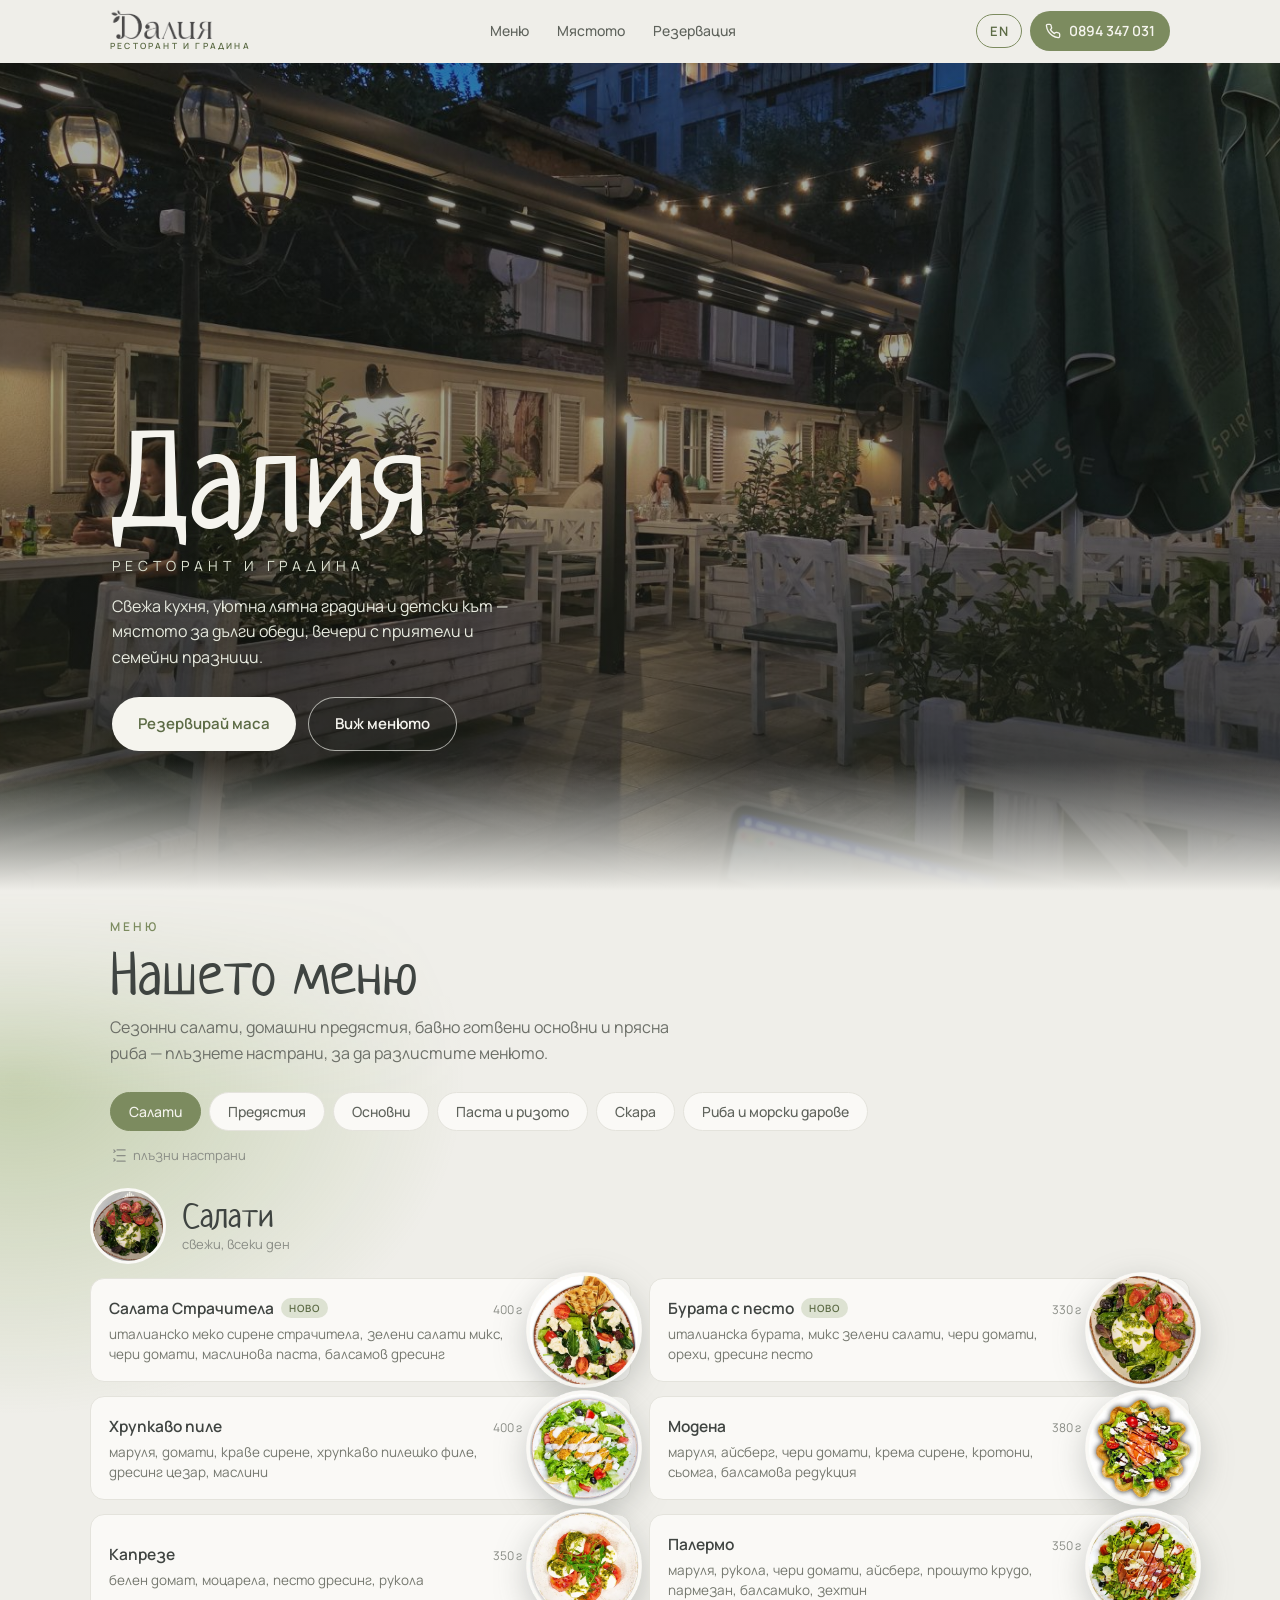
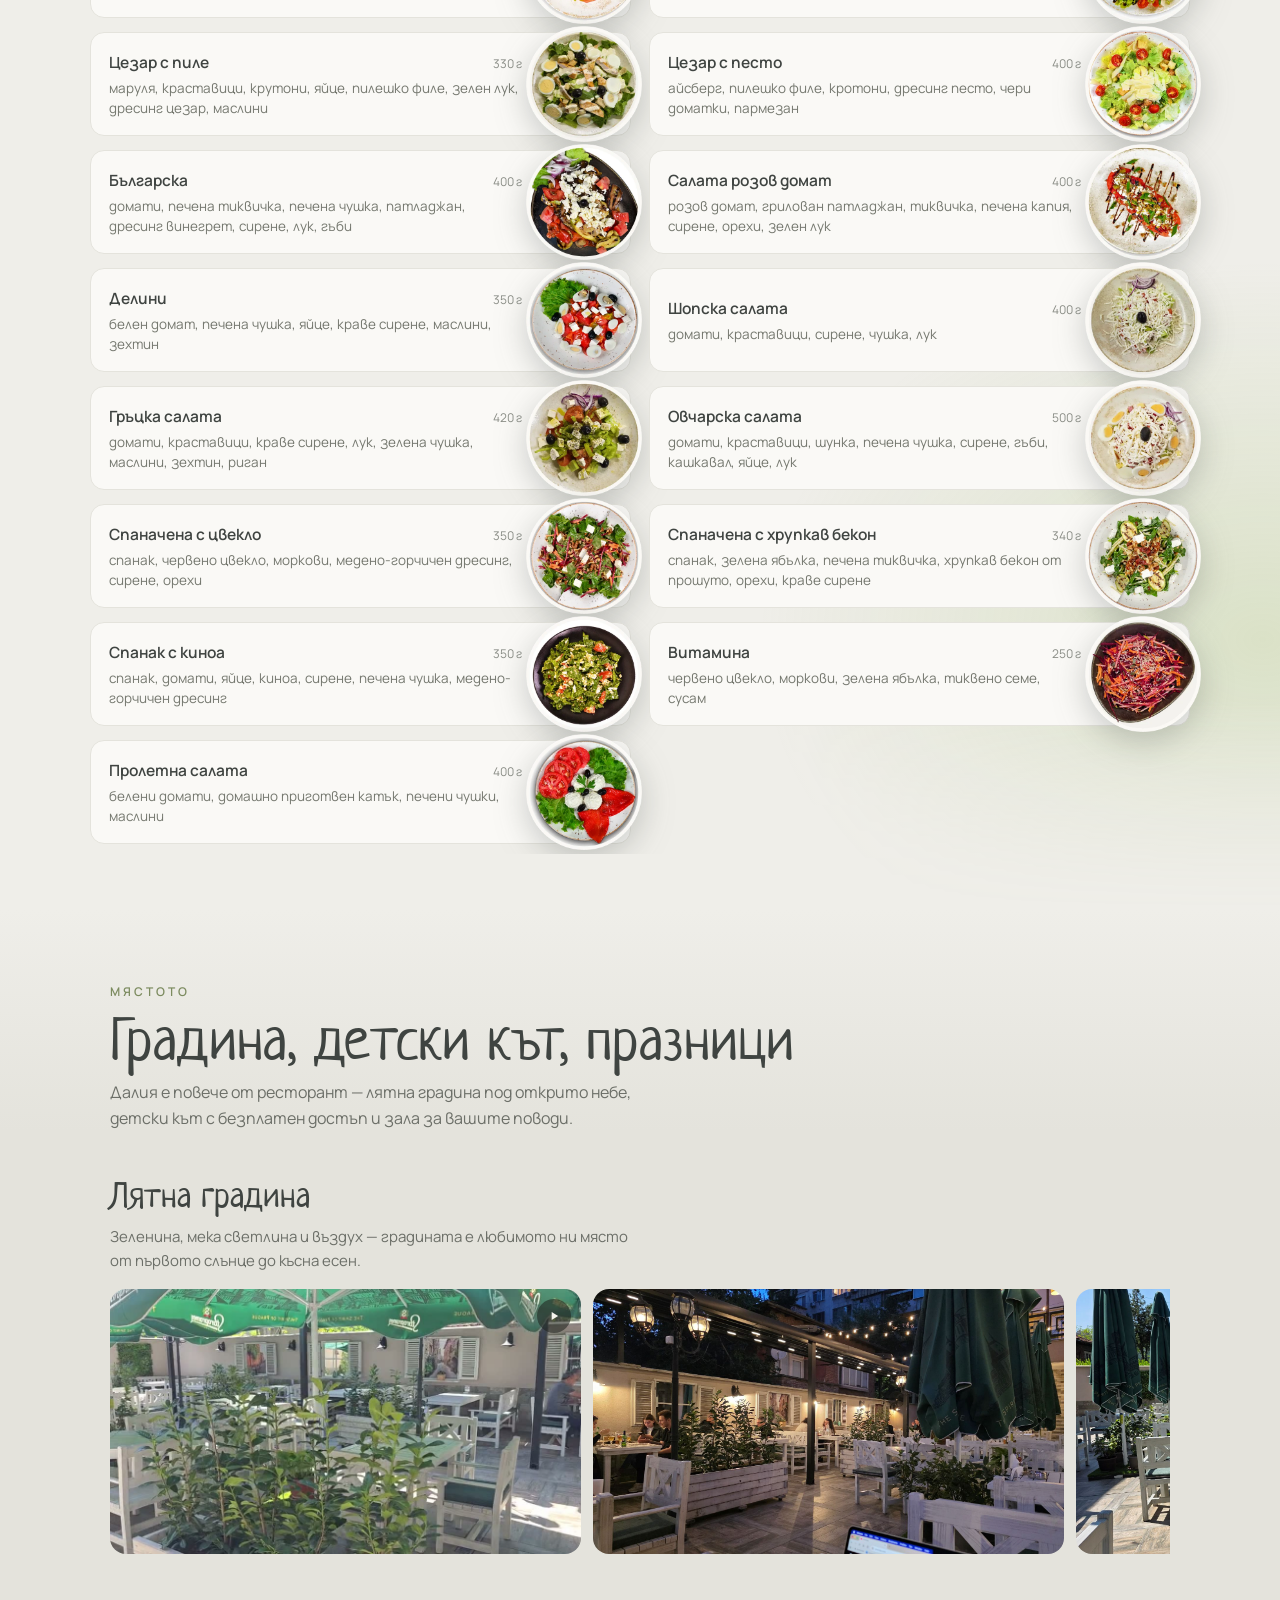
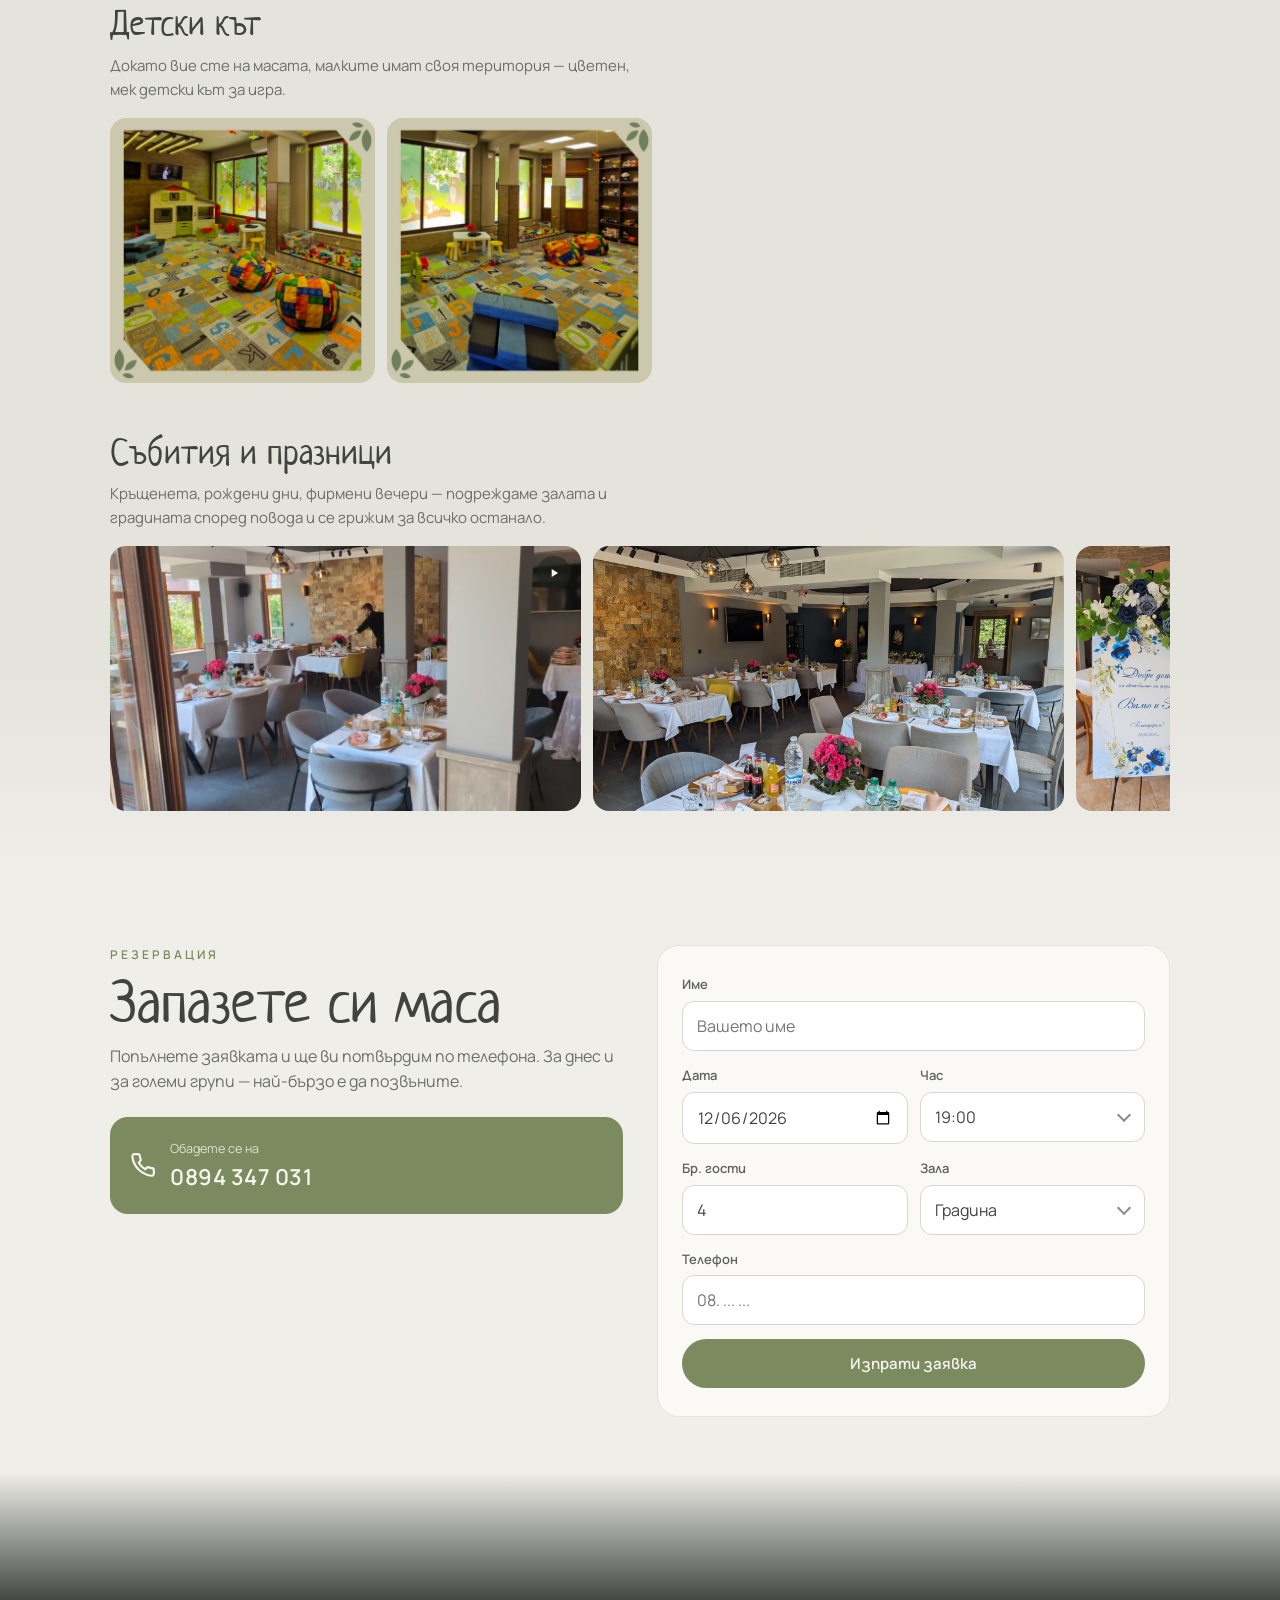
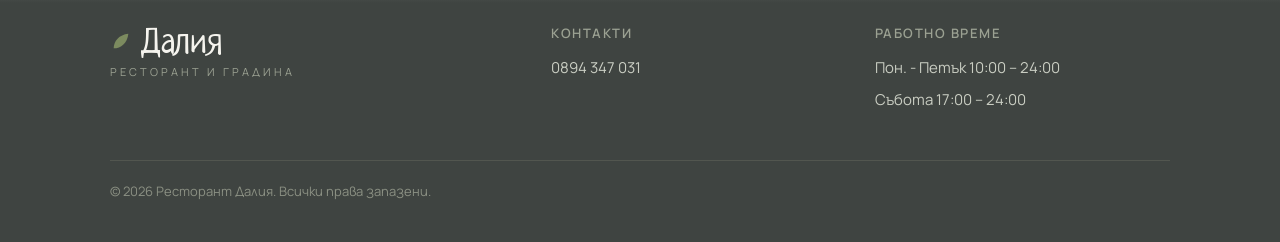
==== commit be19eca2: "Reservation forms: refuse dates closed to online booking Both forms (index.html, reserve.html) load " ====
--- a/dalia-site/index.html
+++ b/dalia-site/index.html
@@ -64,7 +64,6 @@
 .hero-cta{display:flex;flex-wrap:wrap;gap:12px}
 .btn{display:inline-flex;align-items:center;gap:9px;font-family:var(--sans);font-size:15px;font-weight:600;padding:14px 26px;border-radius:999px;border:none;cursor:pointer;transition:transform .15s,background .2s}
 .btn:active{transform:scale(.97)}
-.btn:disabled{opacity:.45;cursor:not-allowed}
 .btn-solid{background:#F5F4EE;color:var(--sage-deep)}
 .btn-solid:hover{background:#fff}
 .btn-ghost{background:rgba(30,34,28,.25);color:#F5F4EE;border:1.5px solid rgba(245,244,238,.65)}
@@ -143,63 +142,6 @@
 .res-ok.err{background:#F7E1DD;border:1px solid #E0B4AC;color:#8E352A}
 .res-ok .sum{font-weight:600;margin-top:6px}
 
-/* Новогодишен куверт 2027 — сезонна секция под hero-то. Скриптът я маха сам
-   след празника (NY_END); за ръчно махане изтрийте всичко с data-ny. */
-:root{--ny:#2A3323;--ny-gold:#DCC38B;--ny-line:rgba(241,239,230,.14)}
-.hero:has(+ .ny)::after{background:linear-gradient(180deg,rgba(42,51,35,0),var(--ny))}
-.hero-ny{display:inline-flex;align-items:center;gap:8px;margin-bottom:14px;padding:8px 15px 8px 12px;border-radius:999px;background:rgba(30,34,28,.42);border:1.5px solid rgba(220,195,139,.7);color:#F4E9CC;font-size:13.5px;font-weight:600;transition:background .2s,border-color .2s}
-.hero-ny:hover{background:rgba(30,34,28,.6);border-color:var(--ny-gold)}
-.hero-ny svg{flex:none;color:var(--ny-gold)}
-.ny{position:relative;isolation:isolate;overflow:hidden;background:var(--ny);color:#F1EFE6;padding:34px 0 150px}
-.ny::after{content:'';position:absolute;left:0;right:0;bottom:0;height:120px;background:linear-gradient(180deg,rgba(239,238,233,0),var(--linen));pointer-events:none}
-@supports not selector(:has(*)){.ny::before{content:'';position:absolute;left:0;right:0;top:0;height:90px;background:linear-gradient(180deg,var(--linen),rgba(239,238,233,0));pointer-events:none}}
-.ny-lights{position:absolute;inset:0;z-index:-1;pointer-events:none}
-.ny-lights i{position:absolute;inset:0;filter:blur(7px);animation:nytwinkle 5.5s ease-in-out infinite alternate;background:
-  radial-gradient(circle 38px at 6% 9%,rgba(236,201,128,.55),transparent 72%),
-  radial-gradient(circle 22px at 19% 4%,rgba(214,104,84,.45),transparent 72%),
-  radial-gradient(circle 54px at 97% 30%,rgba(236,201,128,.3),transparent 72%),
-  radial-gradient(circle 26px at 99% 61%,rgba(245,236,214,.3),transparent 72%),
-  radial-gradient(circle 46px at 1% 66%,rgba(236,201,128,.24),transparent 72%)}
-.ny-lights i + i{animation-duration:7.5s;animation-delay:-3s;background:
-  radial-gradient(circle 28px at 13% 15%,rgba(245,236,214,.4),transparent 72%),
-  radial-gradient(circle 20px at 91% 10%,rgba(214,104,84,.4),transparent 72%),
-  radial-gradient(circle 34px at 99% 45%,rgba(236,201,128,.36),transparent 72%),
-  radial-gradient(circle 24px at 2% 82%,rgba(214,104,84,.26),transparent 72%),
-  radial-gradient(circle 40px at 96% 84%,rgba(236,201,128,.2),transparent 72%)}
-@keyframes nytwinkle{from{opacity:.35}to{opacity:1}}
-.ny .kicker{color:var(--ny-gold)}
-.ny h2{font-size:clamp(46px,10.5vw,68px);text-wrap:balance}
-.ny h2 em{font-style:normal;color:var(--ny-gold)}
-.ny .lead{color:#C9CFBD}
-.ny-poster{display:block;width:min(60vw,250px);margin:30px auto 6px;padding:0;border:0;background:none;color:#AEB6A0;font-family:var(--sans);font-size:12.5px;cursor:zoom-in}
-.ny-poster img{width:100%;height:auto;border-radius:6px;box-shadow:0 14px 30px rgba(0,0,0,.45);transform:rotate(-2deg);transition:transform .45s cubic-bezier(.22,1,.36,1)}
-.ny-poster:hover img,.ny-poster:focus-visible img{transform:rotate(0) scale(1.02)}
-.ny-poster:focus-visible{outline:none}
-.ny-poster:focus-visible img{outline:3px solid var(--ny-gold);outline-offset:4px}
-.ny-poster span{display:block;margin-top:16px}
-.ny-menu{list-style:none;margin-top:28px;border-top:1px solid var(--ny-line)}
-.ny-menu li{display:grid;grid-template-columns:22px 1fr;column-gap:12px;align-items:start;padding:14px 0;border-bottom:1px solid var(--ny-line)}
-.ny-menu svg{margin-top:4px}
-.ny-menu b{display:block;font-size:17px;font-weight:600;line-height:1.35}
-.ny-menu small{display:block;font-size:14px;color:#B9C1AA;margin-top:2px}
-.ny-menu .or{display:block;font-family:var(--script);font-size:25px;line-height:1.2;color:var(--ny-gold)}
-.ny-incl{list-style:none;display:flex;flex-direction:column;gap:12px;margin-top:24px}
-.ny-incl li{display:flex;align-items:flex-start;gap:12px;font-size:14.5px;line-height:1.45;color:#DCE0D2}
-.ny-incl svg{flex:none;margin-top:1px;color:var(--ny-gold)}
-.ny-book{display:flex;flex-wrap:wrap;align-items:center;gap:18px 30px;margin-top:32px}
-.ny-price{font-family:var(--script);font-size:68px;line-height:.95;color:var(--ny-gold);white-space:nowrap}
-.ny-price small{display:block;font-family:var(--sans);font-size:12.5px;font-weight:600;letter-spacing:1.5px;text-transform:uppercase;color:#B9C1AA;margin-top:8px}
-.ny-cta{display:flex;flex-direction:column;align-items:flex-start;gap:10px}
-.ny-call{font-size:14px;color:#C9CFBD}
-.ny-call a{color:#F1EFE6;font-weight:600;border-bottom:1px solid rgba(241,239,230,.4)}
-.ny-call a:hover{border-color:#F1EFE6}
-@media(min-width:900px){
-  .ny{padding:44px 0 170px}
-  .ny-grid{display:grid;grid-template-columns:minmax(0,1fr) 350px;column-gap:72px;align-items:start}
-  .ny-grid > *{grid-column:1}
-  .ny-poster{grid-column:2;grid-row:1 / span 4;width:100%;margin:14px 0 0}
-}
-
 .fade-dark{height:130px;background:linear-gradient(180deg,var(--linen),var(--charcoal))}
 footer{background:var(--charcoal);color:#C9CDC2;padding:20px 0 40px}
 .foot-grid{display:grid;grid-template-columns:1fr;gap:28px}
@@ -243,7 +185,7 @@
 .lm-extra{margin-top:20px;border-top:1px solid var(--linen-deep);padding-top:14px;white-space:pre-wrap;font-size:13.5px;line-height:1.6;color:#6C6F68}
 .lm-note{padding:26px 0 10px;text-align:center;color:var(--muted);font-size:14.5px}
 
-@media(prefers-reduced-motion:reduce){html{scroll-behavior:auto}.menu-track,.lb,.ny-poster img{transition:none}.menu-bg i,.ny-lights i{animation:none}}
+@media(prefers-reduced-motion:reduce){html{scroll-behavior:auto}.menu-track,.lb{transition:none}.menu-bg i{animation:none}}
 </style>
 </head>
 <body>
@@ -257,7 +199,6 @@
       </span>
     </a>
     <nav aria-label="Основна навигация">
-      <a href="#newyear" data-ny data-i18n="nav_ny">Нова година</a>
       <a href="#menu" data-i18n="nav_menu">Меню</a>
       <a href="#place" data-i18n="nav_place">Мястото</a>
       <a href="#reservation" data-i18n="nav_res">Резервация</a>
@@ -278,10 +219,6 @@
   </video>
   <div class="hero-shade"></div>
   <div class="hero-in">
-    <a class="hero-ny" href="#newyear" data-ny>
-      <svg width="15" height="15" viewBox="0 0 24 24" fill="currentColor" aria-hidden="true"><path d="M12 1.5l2.3 7.2 7.2 2.3-7.2 2.3L12 20.5l-2.3-7.2L2.5 11l7.2-2.3z"/></svg>
-      <span data-i18n="ny_pill">Новогодишен куверт 2027</span>
-    </a>
     <h1>Далия</h1>
     <div class="tag" data-i18n="hero_tag">Ресторант и градина</div>
     <p data-i18n="hero_p">Свежа кухня, уютна лятна градина и детски кът — мястото за дълги обеди, вечери с приятели и семейни празници.</p>
@@ -292,51 +229,6 @@
     </div>
   </div>
 </div>
-
-<section class="ny" id="newyear" data-ny aria-labelledby="nyTitle">
-  <div class="ny-lights" aria-hidden="true"><i></i><i></i></div>
-  <div class="wrap ny-grid">
-    <div class="ny-head">
-      <div class="kicker" data-i18n="ny_kicker">31 декември</div>
-      <h2 id="nyTitle"><span data-i18n="ny_h2">Новогодишен куверт</span> <em>2027</em></h2>
-      <p class="lead" data-i18n="ny_lead">Посрещнете новата година в Далия — празнично меню, напитки, баница с късмети и DJ програма.</p>
-    </div>
-    <button class="ny-poster" id="nyPoster" type="button">
-      <img src="assets/newyear-2027-card.webp" width="720" height="1080" loading="lazy" alt="Плакат: Новогодишен куверт 2027 в ресторант Далия">
-      <span data-i18n="ny_poster">Докоснете, за да разгледате плаката</span>
-    </button>
-    <ul class="ny-menu">
-      <li><svg width="20" height="20" viewBox="0 0 24 24" aria-hidden="true"><path d="M4 20C4 12 10 5 20 4c-1 10-8 16-16 16Z" fill="#9DAE7C"/></svg>
-        <div><b data-i18n="ny_c1">Вариация на бурата</b><small data-i18n="ny_c1d">Домати, печена чушка, маслини, песто, рукола, бурата</small></div></li>
-      <li><svg width="20" height="20" viewBox="0 0 24 24" aria-hidden="true"><path d="M4 20C4 12 10 5 20 4c-1 10-8 16-16 16Z" fill="#9DAE7C"/></svg>
-        <div><b data-i18n="ny_c2">Станимашки сармички</b></div></li>
-      <li><svg width="20" height="20" viewBox="0 0 24 24" aria-hidden="true"><path d="M4 20C4 12 10 5 20 4c-1 10-8 16-16 16Z" fill="#9DAE7C"/></svg>
-        <div><b data-i18n="ny_c3a">Свинско бонфиле в бекон и ябълков сайдер с гарнитура</b><span class="or" data-i18n="ny_or">или</span><b data-i18n="ny_c3b">Филе сьомга терияки</b></div></li>
-      <li><svg width="20" height="20" viewBox="0 0 24 24" aria-hidden="true"><path d="M4 20C4 12 10 5 20 4c-1 10-8 16-16 16Z" fill="#9DAE7C"/></svg>
-        <div><b data-i18n="ny_c4">Чийзкейк Сан Себастиан</b><small data-i18n="ny_c4d">с малиново кули</small></div></li>
-      <li><svg width="20" height="20" viewBox="0 0 24 24" aria-hidden="true"><path d="M4 20C4 12 10 5 20 4c-1 10-8 16-16 16Z" fill="#9DAE7C"/></svg>
-        <div><b data-i18n="ny_c5">Плодове и ядки</b></div></li>
-    </ul>
-    <ul class="ny-incl">
-      <li><svg width="22" height="22" viewBox="0 0 24 24" fill="none" stroke="currentColor" stroke-width="1.8" stroke-linecap="round" stroke-linejoin="round" aria-hidden="true"><path d="M7 3h10l-.8 5.5a4.2 4.2 0 0 1-8.4 0L7 3zM12 13v8M8.5 21h7"/></svg>
-        <span data-i18n="ny_i1">Минерална вода + 1 бр. безалкохолно, 100 г алкохол + шампанско</span></li>
-      <li><svg width="22" height="22" viewBox="0 0 24 24" fill="none" stroke="currentColor" stroke-width="1.8" stroke-linecap="round" stroke-linejoin="round" aria-hidden="true"><path d="M12 3l1.9 5.6 5.6 1.9-5.6 1.9L12 18l-1.9-5.6-5.6-1.9 5.6-1.9zM19 16.5v4M17 18.5h4"/></svg>
-        <span data-i18n="ny_i2">Новогодишна баница с късмети</span></li>
-      <li><svg width="22" height="22" viewBox="0 0 24 24" fill="none" stroke="currentColor" stroke-width="1.8" stroke-linecap="round" stroke-linejoin="round" aria-hidden="true"><path d="M3 18v-6a9 9 0 0 1 18 0v6"/><path d="M21 19a2 2 0 0 1-2 2h-1a2 2 0 0 1-2-2v-3a2 2 0 0 1 2-2h3zM3 19a2 2 0 0 0 2 2h1a2 2 0 0 0 2-2v-3a2 2 0 0 0-2-2H3z"/></svg>
-        <span data-i18n="ny_i3">DJ програма</span></li>
-    </ul>
-    <div class="ny-book">
-      <div class="ny-price">69 €<small data-i18n="ny_price_lbl">цена на куверт</small></div>
-      <div class="ny-cta">
-        <a class="btn btn-solid" href="tel:+359894347031">
-          <svg width="16" height="16" viewBox="0 0 24 24" fill="none" stroke="currentColor" stroke-width="2" stroke-linecap="round" stroke-linejoin="round" aria-hidden="true"><path d="M22 16.92v3a2 2 0 0 1-2.18 2 19.79 19.79 0 0 1-8.63-3.07 19.5 19.5 0 0 1-6-6 19.79 19.79 0 0 1-3.07-8.67A2 2 0 0 1 4.11 2h3a2 2 0 0 1 2 1.72c.127.96.361 1.903.7 2.81a2 2 0 0 1-.45 2.11L8.09 9.91a16 16 0 0 0 6 6l1.27-1.27a2 2 0 0 1 2.11-.45c.907.339 1.85.573 2.81.7A2 2 0 0 1 22 16.92Z"/></svg>
-          <span data-i18n="ny_cta">Обадете се: 0894 347 031</span>
-        </a>
-        <div class="ny-call" data-i18n="ny_call">Резервации само по телефона — изисква се капаро.</div>
-      </div>
-    </div>
-  </div>
-</section>
 
 <section id="menu" style="padding-top:26px">
   <div class="menu-bgs" id="menuBgs" aria-hidden="true"></div>
@@ -544,22 +436,6 @@
     hero_tag: "Ресторант и градина",
     hero_p: "Свежа кухня, уютна лятна градина и детски кът — мястото за дълги обеди, вечери с приятели и семейни празници.",
     hero_cta1: "Резервирай маса", hero_cta2: "Виж менюто", hero_cta_lunch: "Обедно меню",
-    nav_ny: "Нова година", ny_pill: "Новогодишен куверт 2027",
-    ny_kicker: "31 декември", ny_h2: "Новогодишен куверт",
-    ny_lead: "Посрещнете новата година в Далия — празнично меню, напитки, баница с късмети и DJ програма.",
-    ny_poster: "Докоснете, за да разгледате плаката", ny_poster_cap: "Новогодишен куверт 2027",
-    ny_c1: "Вариация на бурата", ny_c1d: "Домати, печена чушка, маслини, песто, рукола, бурата",
-    ny_c2: "Станимашки сармички",
-    ny_c3a: "Свинско бонфиле в бекон и ябълков сайдер с гарнитура", ny_or: "или", ny_c3b: "Филе сьомга терияки",
-    ny_c4: "Чийзкейк Сан Себастиан", ny_c4d: "с малиново кули",
-    ny_c5: "Плодове и ядки",
-    ny_i1: "Минерална вода + 1 бр. безалкохолно, 100 г алкохол + шампанско",
-    ny_i2: "Новогодишна баница с късмети", ny_i3: "DJ програма",
-    ny_price_lbl: "цена на куверт", ny_cta: "Обадете се: 0894 347 031", ny_call: "Резервации само по телефона — изисква се капаро.",
-    ny_form_html: `Резервации за Новогодишната вечер (31 декември) се правят само по телефона — изисква се капаро. Обадете ни се за информация:
-      <a class="btn btn-green" style="margin-top:12px" href="tel:+359894347031">
-      <svg width="16" height="16" viewBox="0 0 24 24" fill="none" stroke="currentColor" stroke-width="2" stroke-linecap="round" stroke-linejoin="round" aria-hidden="true"><path d="M22 16.92v3a2 2 0 0 1-2.18 2 19.79 19.79 0 0 1-8.63-3.07 19.5 19.5 0 0 1-6-6 19.79 19.79 0 0 1-3.07-8.67A2 2 0 0 1 4.11 2h3a2 2 0 0 1 2 1.72c.127.96.361 1.903.7 2.81a2 2 0 0 1-.45 2.11L8.09 9.91a16 16 0 0 0 6 6l1.27-1.27a2 2 0 0 1 2.11-.45c.907.339 1.85.573 2.81.7A2 2 0 0 1 22 16.92Z"/></svg>
-      0894 347 031</a>`,
     lunch_title: "Обедно меню", lunch_dishes: "Готвени ястия", lunch_soups: "Супи",
     lunch_err: "Менюто не се зареди — обадете ни се на 0894 347 031.",
     menu_kicker: "Меню", menu_h2: "Нашето меню",
@@ -586,6 +462,10 @@
       <svg width="16" height="16" viewBox="0 0 24 24" fill="none" stroke="currentColor" stroke-width="2" stroke-linecap="round" stroke-linejoin="round" aria-hidden="true"><path d="M22 16.92v3a2 2 0 0 1-2.18 2 19.79 19.79 0 0 1-8.63-3.07 19.5 19.5 0 0 1-6-6 19.79 19.79 0 0 1-3.07-8.67A2 2 0 0 1 4.11 2h3a2 2 0 0 1 2 1.72c.127.96.361 1.903.7 2.81a2 2 0 0 1-.45 2.11L8.09 9.91a16 16 0 0 0 6 6l1.27-1.27a2 2 0 0 1 2.11-.45c.907.339 1.85.573 2.81.7A2 2 0 0 1 22 16.92Z"/></svg>
       0894 347 031</a>`,
     ok_fail: "Онлайн заявката не се изпрати — моля, обадете се, за да запазим масата.",
+    ok_blocked_html: `<strong>За {date} не приемаме онлайн резервации.</strong><br>Денят е с празнична програма — обадете се и ще запазим маса за вас:
+      <a class="btn btn-green" style="margin-top:12px" href="tel:+359894347031">
+      <svg width="16" height="16" viewBox="0 0 24 24" fill="none" stroke="currentColor" stroke-width="2" stroke-linecap="round" stroke-linejoin="round" aria-hidden="true"><path d="M22 16.92v3a2 2 0 0 1-2.18 2 19.79 19.79 0 0 1-8.63-3.07 19.5 19.5 0 0 1-6-6 19.79 19.79 0 0 1-3.07-8.67A2 2 0 0 1 4.11 2h3a2 2 0 0 1 2 1.72c.127.96.361 1.903.7 2.81a2 2 0 0 1-.45 2.11L8.09 9.91a16 16 0 0 0 6 6l1.27-1.27a2 2 0 0 1 2.11-.45c.907.339 1.85.573 2.81.7A2 2 0 0 1 22 16.92Z"/></svg>
+      0894 347 031</a>`,
     ok_full_html: `<strong>За съжаление сме запълнени.</strong><br>За {date} зона „{hall}“ няма свободни места за онлайн резервации. Опитайте с друга зона или дата, или ни се обадете — възможно е да намерим решение:
       <a class="btn btn-green" style="margin-top:12px" href="tel:+359894347031">
       <svg width="16" height="16" viewBox="0 0 24 24" fill="none" stroke="currentColor" stroke-width="2" stroke-linecap="round" stroke-linejoin="round" aria-hidden="true"><path d="M22 16.92v3a2 2 0 0 1-2.18 2 19.79 19.79 0 0 1-8.63-3.07 19.5 19.5 0 0 1-6-6 19.79 19.79 0 0 1-3.07-8.67A2 2 0 0 1 4.11 2h3a2 2 0 0 1 2 1.72c.127.96.361 1.903.7 2.81a2 2 0 0 1-.45 2.11L8.09 9.91a16 16 0 0 0 6 6l1.27-1.27a2 2 0 0 1 2.11-.45c.907.339 1.85.573 2.81.7A2 2 0 0 1 22 16.92Z"/></svg>
@@ -601,22 +481,6 @@
     hero_tag: "Restaurant & garden",
     hero_p: "Fresh cooking, a cosy summer garden and a kids corner — the place for long lunches, dinners with friends and family celebrations.",
     hero_cta1: "Book a table", hero_cta2: "See the menu", hero_cta_lunch: "Lunch menu",
-    nav_ny: "New Year", ny_pill: "New Year's Eve 2027",
-    ny_kicker: "31 December", ny_h2: "New Year's Eve dinner",
-    ny_lead: "See in the new year at Dalia — a festive menu, drinks, banitsa with fortunes and a DJ set.",
-    ny_poster: "Tap to see the poster", ny_poster_cap: "New Year's Eve 2027",
-    ny_c1: "Burrata variation", ny_c1d: "Tomatoes, roasted pepper, olives, pesto, rocket, burrata",
-    ny_c2: "Stanimaka-style sarmi (small stuffed rolls)",
-    ny_c3a: "Bacon-wrapped pork tenderloin in apple cider, with a side", ny_or: "or", ny_c3b: "Teriyaki salmon fillet",
-    ny_c4: "San Sebastián cheesecake", ny_c4d: "with raspberry coulis",
-    ny_c5: "Fruit and nuts",
-    ny_i1: "Mineral water + 1 soft drink, 100 ml of spirits + champagne",
-    ny_i2: "New Year's banitsa with fortunes", ny_i3: "DJ set",
-    ny_price_lbl: "per person", ny_cta: "Call 0894 347 031", ny_call: "Bookings by phone only — a deposit is required.",
-    ny_form_html: `New Year's Eve (31 December) can only be booked by phone — a deposit is required. Call us for details:
-      <a class="btn btn-green" style="margin-top:12px" href="tel:+359894347031">
-      <svg width="16" height="16" viewBox="0 0 24 24" fill="none" stroke="currentColor" stroke-width="2" stroke-linecap="round" stroke-linejoin="round" aria-hidden="true"><path d="M22 16.92v3a2 2 0 0 1-2.18 2 19.79 19.79 0 0 1-8.63-3.07 19.5 19.5 0 0 1-6-6 19.79 19.79 0 0 1-3.07-8.67A2 2 0 0 1 4.11 2h3a2 2 0 0 1 2 1.72c.127.96.361 1.903.7 2.81a2 2 0 0 1-.45 2.11L8.09 9.91a16 16 0 0 0 6 6l1.27-1.27a2 2 0 0 1 2.11-.45c.907.339 1.85.573 2.81.7A2 2 0 0 1 22 16.92Z"/></svg>
-      0894 347 031</a>`,
     lunch_title: "Lunch menu", lunch_dishes: "Cooked dishes", lunch_soups: "Soups",
     lunch_err: "The menu could not be loaded — call us on 0894 347 031.",
     menu_kicker: "Menu", menu_h2: "What we cook",
@@ -643,6 +507,10 @@
       <svg width="16" height="16" viewBox="0 0 24 24" fill="none" stroke="currentColor" stroke-width="2" stroke-linecap="round" stroke-linejoin="round" aria-hidden="true"><path d="M22 16.92v3a2 2 0 0 1-2.18 2 19.79 19.79 0 0 1-8.63-3.07 19.5 19.5 0 0 1-6-6 19.79 19.79 0 0 1-3.07-8.67A2 2 0 0 1 4.11 2h3a2 2 0 0 1 2 1.72c.127.96.361 1.903.7 2.81a2 2 0 0 1-.45 2.11L8.09 9.91a16 16 0 0 0 6 6l1.27-1.27a2 2 0 0 1 2.11-.45c.907.339 1.85.573 2.81.7A2 2 0 0 1 22 16.92Z"/></svg>
       0894 347 031</a>`,
     ok_fail: "Your online request was not sent — please call us to book the table.",
+    ok_blocked_html: `<strong>We don't take online bookings for {date}.</strong><br>It's a holiday with a special programme — give us a call and we'll book a table for you:
+      <a class="btn btn-green" style="margin-top:12px" href="tel:+359894347031">
+      <svg width="16" height="16" viewBox="0 0 24 24" fill="none" stroke="currentColor" stroke-width="2" stroke-linecap="round" stroke-linejoin="round" aria-hidden="true"><path d="M22 16.92v3a2 2 0 0 1-2.18 2 19.79 19.79 0 0 1-8.63-3.07 19.5 19.5 0 0 1-6-6 19.79 19.79 0 0 1-3.07-8.67A2 2 0 0 1 4.11 2h3a2 2 0 0 1 2 1.72c.127.96.361 1.903.7 2.81a2 2 0 0 1-.45 2.11L8.09 9.91a16 16 0 0 0 6 6l1.27-1.27a2 2 0 0 1 2.11-.45c.907.339 1.85.573 2.81.7A2 2 0 0 1 22 16.92Z"/></svg>
+      0894 347 031</a>`,
     ok_full_html: `<strong>Unfortunately, we are fully booked.</strong><br>"{hall}" has no online availability for {date}. Try another area or date, or give us a call — we may still find a spot:
       <a class="btn btn-green" style="margin-top:12px" href="tel:+359894347031">
       <svg width="16" height="16" viewBox="0 0 24 24" fill="none" stroke="currentColor" stroke-width="2" stroke-linecap="round" stroke-linejoin="round" aria-hidden="true"><path d="M22 16.92v3a2 2 0 0 1-2.18 2 19.79 19.79 0 0 1-8.63-3.07 19.5 19.5 0 0 1-6-6 19.79 19.79 0 0 1-3.07-8.67A2 2 0 0 1 4.11 2h3a2 2 0 0 1 2 1.72c.127.96.361 1.903.7 2.81a2 2 0 0 1-.45 2.11L8.09 9.91a16 16 0 0 0 6 6l1.27-1.27a2 2 0 0 1 2.11-.45c.907.339 1.85.573 2.81.7A2 2 0 0 1 22 16.92Z"/></svg>
@@ -1051,38 +919,31 @@
 }
 fTime.value = '19:00';
 
-// Новогодишен куверт 2027: the poster opens in the lightbox, and the whole
-// promo (everything marked data-ny) removes itself once the night is over.
-const NY_END = new Date(2027, 0, 1, 6);
-if (new Date() > NY_END) {
-  document.querySelectorAll('[data-ny]').forEach(el => el.remove());
-} else {
-  document.getElementById('nyPoster').addEventListener('click', () =>
-    openLightbox('image', 'assets/newyear-2027.webp', I18N[lang].ny_poster_cap));
-}
-
-// New Year's Eve is booked by phone only (a deposit is required): for that
-// date the form shows a call-us note instead of sending. reserve.html has the
-// same guard.
-const NY_DATE = '2026-12-31';
-function nySync() {
-  const blocked = fDate.value === NY_DATE;
-  form.querySelector('button[type=submit]').disabled = blocked;
+// Dates the reservations app closed to online booking (holidays): warn as soon
+// as one is picked and keep the request from being sent. The app also refuses
+// them on its own (code date_blocked), so this is a courtesy, not the guard.
+let blockedDates = new Set();
+let blockedShown = false;
+function checkBlockedDate() {
+  const blocked = blockedDates.has(fDate.value);
+  const btn = form.querySelector('button[type=submit]');
   if (blocked) {
-    ok.classList.remove('err');
-    ok.innerHTML = I18N[lang].ny_form_html;
-    ok.classList.add('show');
-  } else if (ok.dataset.ny) {
-    ok.classList.remove('show');
+    ok.innerHTML = I18N[lang].ok_blocked_html.replace('{date}', fDate.value.split('-').reverse().join('.'));
+    ok.classList.add('show', 'err');
+  } else if (blockedShown) {
+    ok.classList.remove('show', 'err');
   }
-  ok.dataset.ny = blocked ? '1' : '';
-  return blocked;
-}
-fDate.addEventListener('change', nySync);
+  blockedShown = blocked;
+  btn.disabled = blocked;
+}
+fDate.addEventListener('change', checkBlockedDate);
+fetch(RES_APP_API + '?action=public_blocked_dates')
+  .then(r => r.json())
+  .then(data => { blockedDates = new Set((data && data.dates) || []); checkBlockedDate(); })
+  .catch(() => { /* app unreachable — the request itself is still checked */ });
 
 form.addEventListener('submit', async e => {
   e.preventDefault();
-  if (nySync()) return;
   if (!form.reportValidity()) return;
   const d = Object.fromEntries(new FormData(form));
   const L = I18N[lang];
@@ -1112,6 +973,15 @@
       })
     });
     const arBody = await ar.json();
+
+    // The date is closed to online booking (holiday): nothing was stored —
+    // tell the guest to call and skip the email.
+    if (arBody && arBody.code === 'date_blocked') {
+      ok.innerHTML = L.ok_blocked_html.replace('{date}', dateDisplay);
+      ok.classList.add('err');
+      btn.disabled = false;
+      return;
+    }
 
     // The hall is at capacity for that date: the request was declined by the
     // app — tell the guest and skip the email (there is nothing to approve).
@@ -1206,7 +1076,6 @@
   });
   langBtn.textContent = lang === 'bg' ? 'EN' : 'БГ';
   ok.classList.remove('show');
-  nySync();
   buildMenu();
   if (lm.classList.contains('open')) renderLunch();
 }
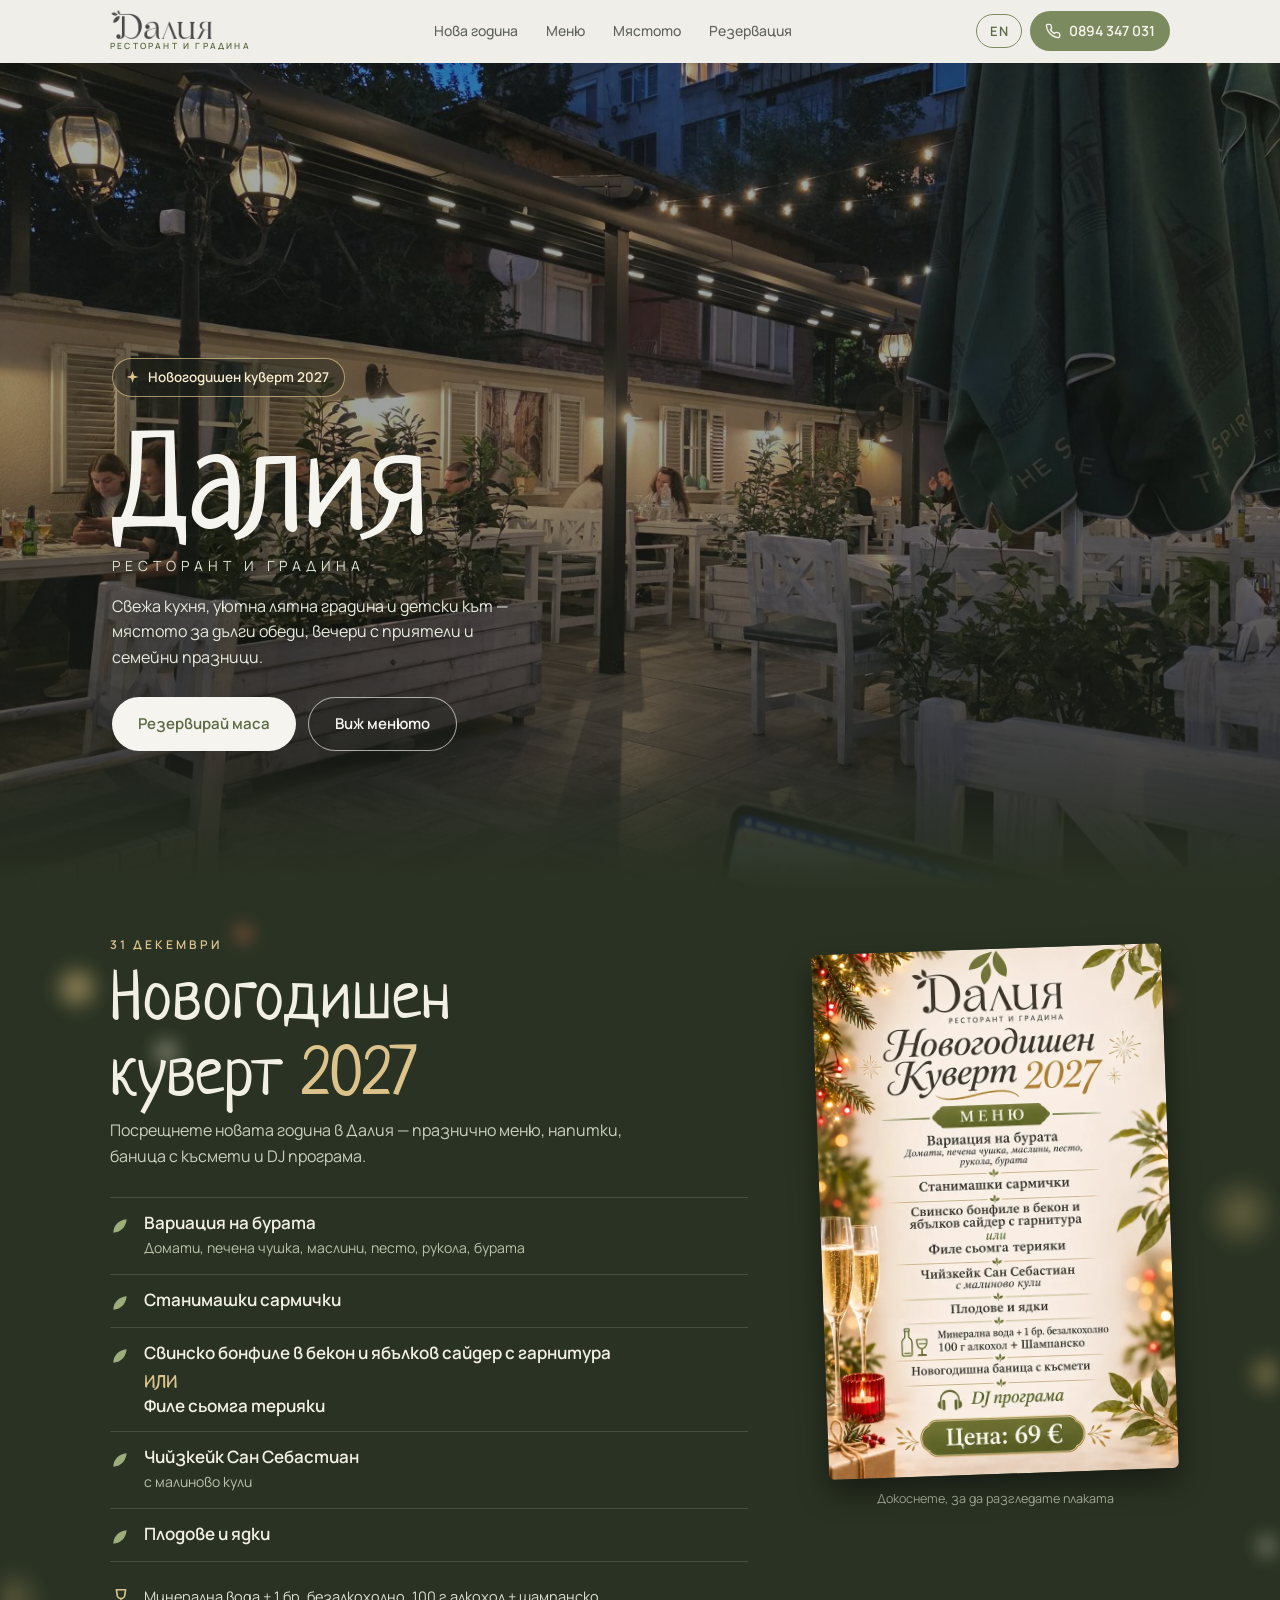
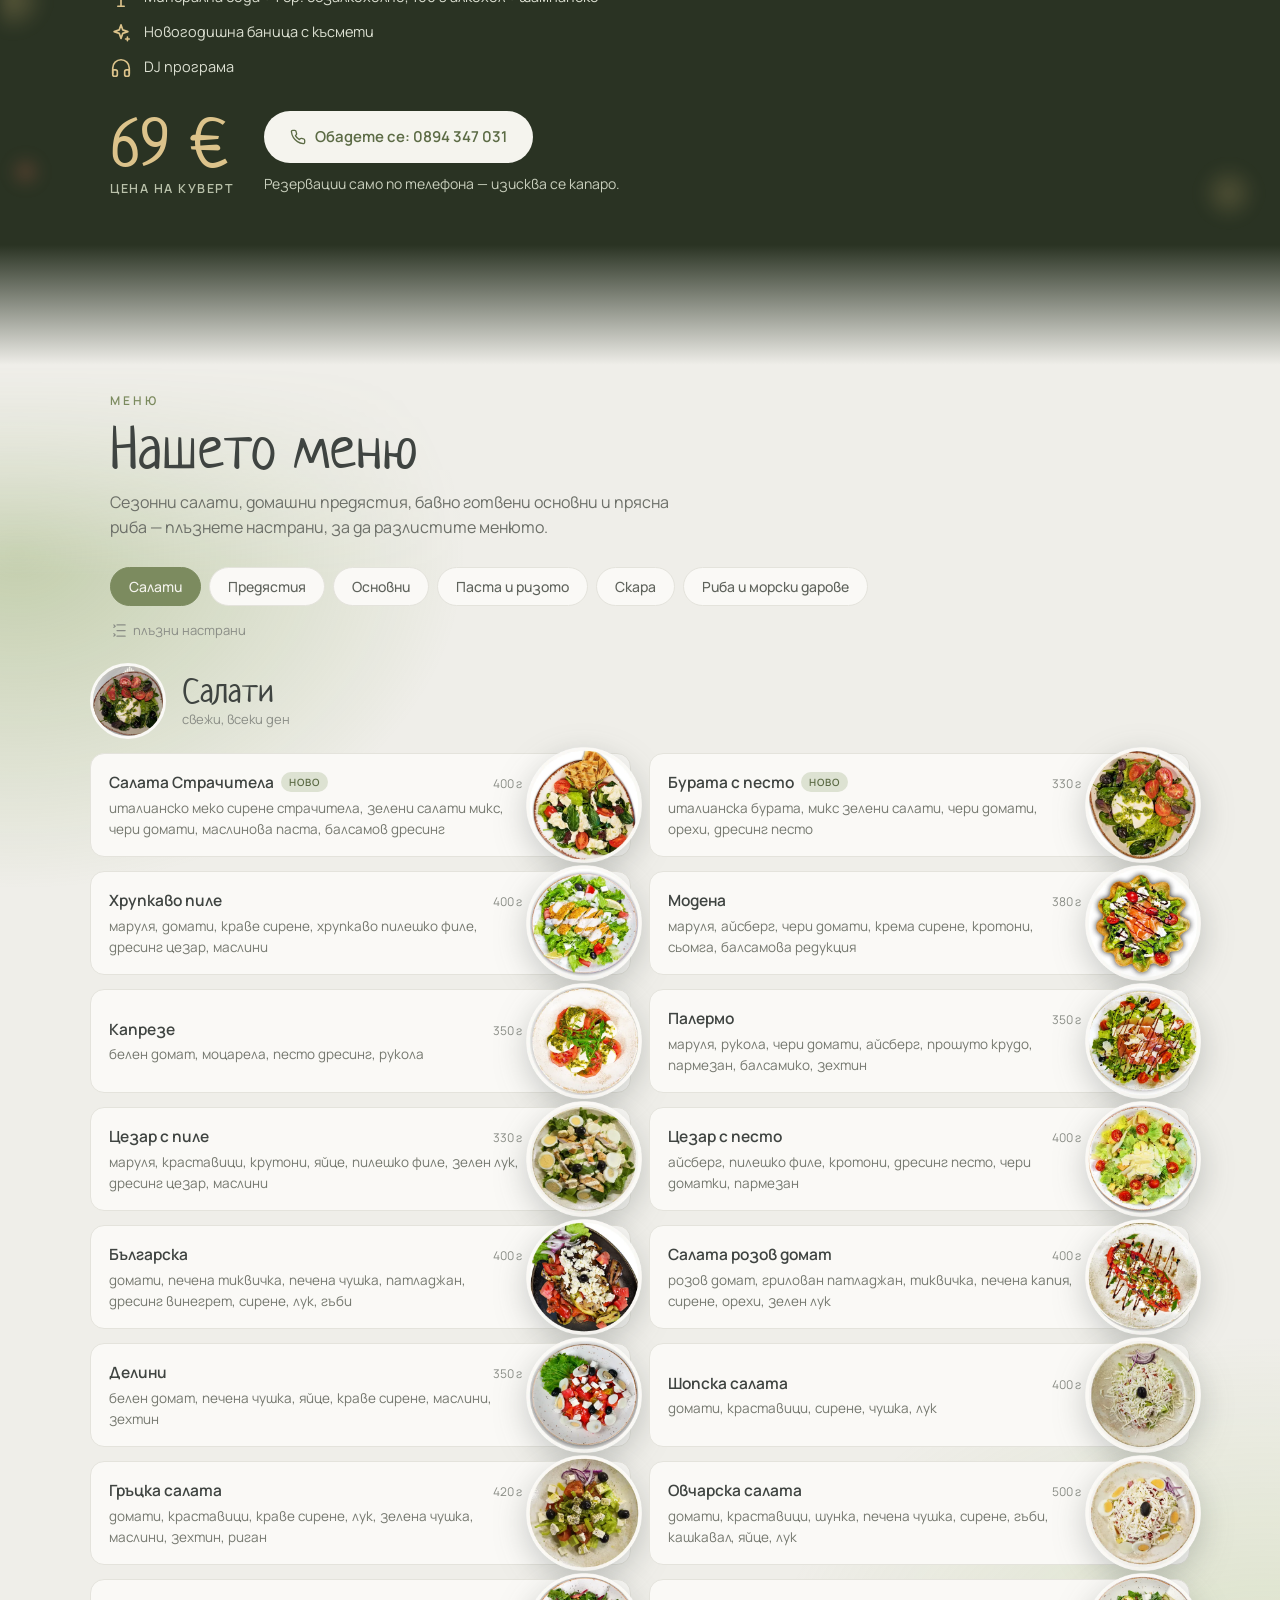
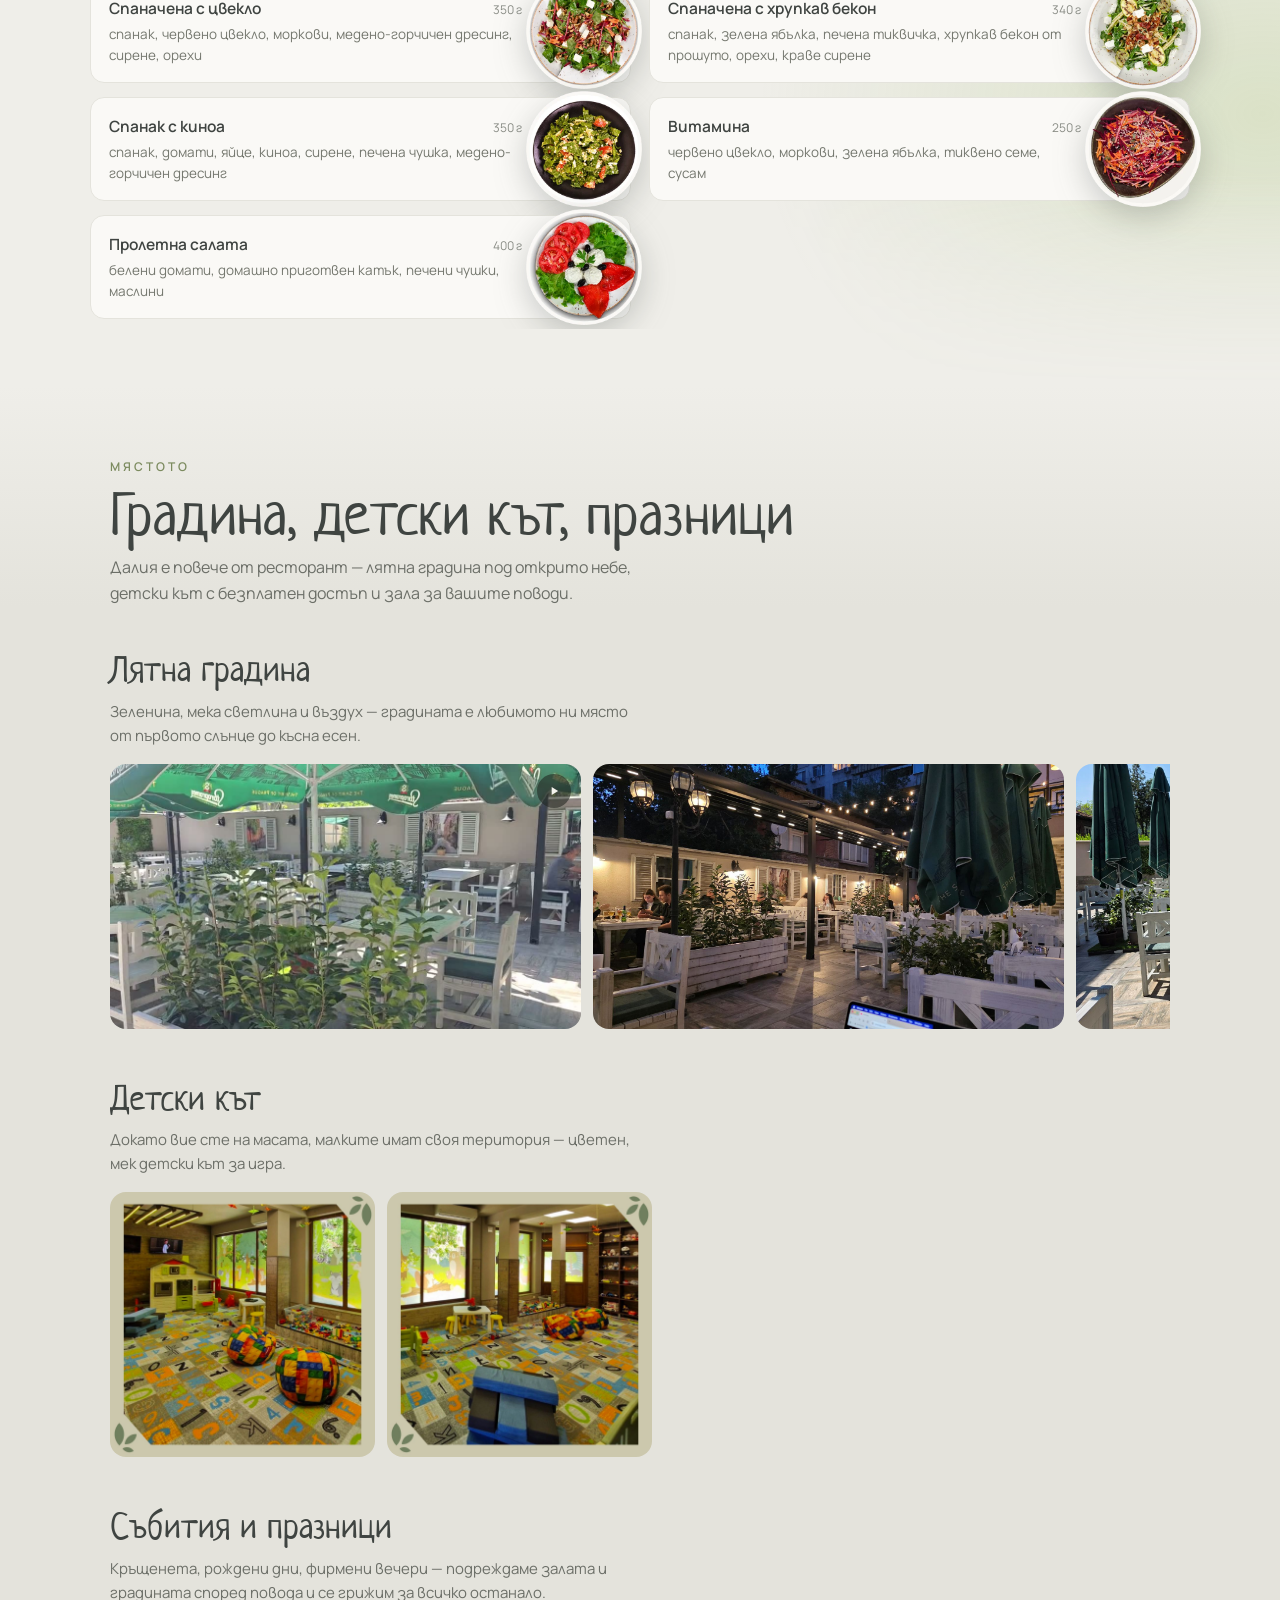
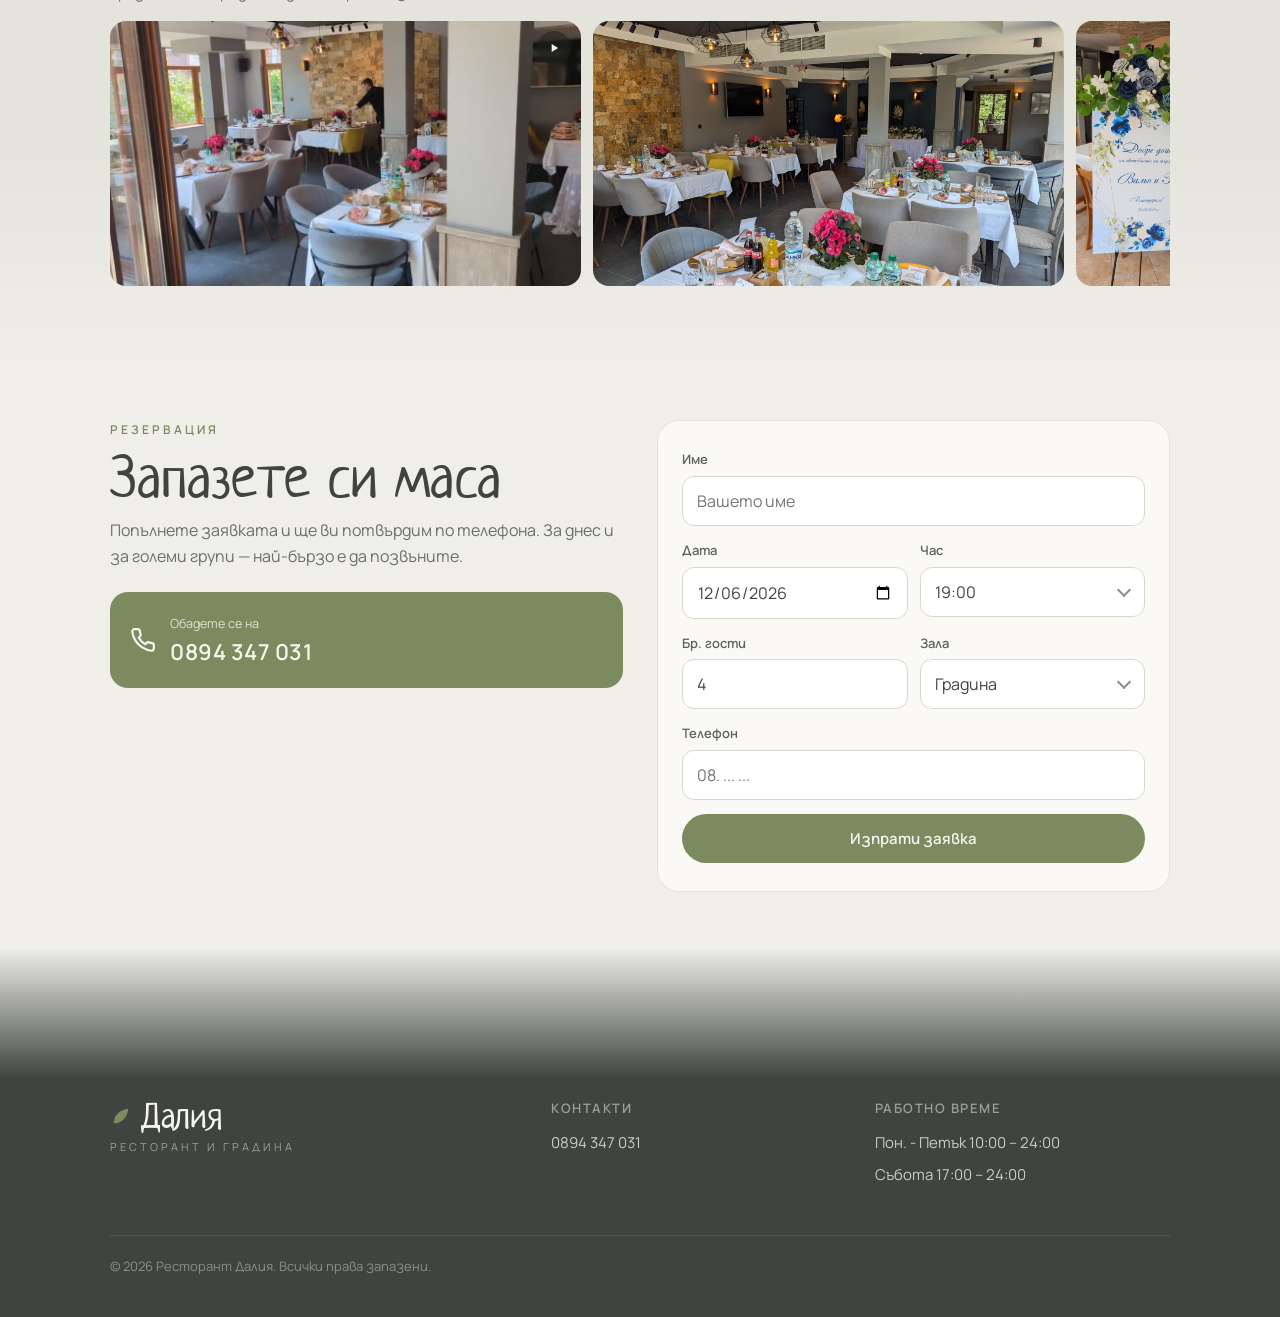
==== commit a9bc74df: "Site: restore New Year's section, merged with blocked-dates guard The reservations app release packa" ====
--- a/dalia-site/index.html
+++ b/dalia-site/index.html
@@ -64,6 +64,7 @@
 .hero-cta{display:flex;flex-wrap:wrap;gap:12px}
 .btn{display:inline-flex;align-items:center;gap:9px;font-family:var(--sans);font-size:15px;font-weight:600;padding:14px 26px;border-radius:999px;border:none;cursor:pointer;transition:transform .15s,background .2s}
 .btn:active{transform:scale(.97)}
+.btn:disabled{opacity:.45;cursor:not-allowed}
 .btn-solid{background:#F5F4EE;color:var(--sage-deep)}
 .btn-solid:hover{background:#fff}
 .btn-ghost{background:rgba(30,34,28,.25);color:#F5F4EE;border:1.5px solid rgba(245,244,238,.65)}
@@ -142,6 +143,63 @@
 .res-ok.err{background:#F7E1DD;border:1px solid #E0B4AC;color:#8E352A}
 .res-ok .sum{font-weight:600;margin-top:6px}
 
+/* Новогодишен куверт 2027 — сезонна секция под hero-то. Скриптът я маха сам
+   след празника (NY_END); за ръчно махане изтрийте всичко с data-ny. */
+:root{--ny:#2A3323;--ny-gold:#DCC38B;--ny-line:rgba(241,239,230,.14)}
+.hero:has(+ .ny)::after{background:linear-gradient(180deg,rgba(42,51,35,0),var(--ny))}
+.hero-ny{display:inline-flex;align-items:center;gap:8px;margin-bottom:14px;padding:8px 15px 8px 12px;border-radius:999px;background:rgba(30,34,28,.42);border:1.5px solid rgba(220,195,139,.7);color:#F4E9CC;font-size:13.5px;font-weight:600;transition:background .2s,border-color .2s}
+.hero-ny:hover{background:rgba(30,34,28,.6);border-color:var(--ny-gold)}
+.hero-ny svg{flex:none;color:var(--ny-gold)}
+.ny{position:relative;isolation:isolate;overflow:hidden;background:var(--ny);color:#F1EFE6;padding:34px 0 150px}
+.ny::after{content:'';position:absolute;left:0;right:0;bottom:0;height:120px;background:linear-gradient(180deg,rgba(239,238,233,0),var(--linen));pointer-events:none}
+@supports not selector(:has(*)){.ny::before{content:'';position:absolute;left:0;right:0;top:0;height:90px;background:linear-gradient(180deg,var(--linen),rgba(239,238,233,0));pointer-events:none}}
+.ny-lights{position:absolute;inset:0;z-index:-1;pointer-events:none}
+.ny-lights i{position:absolute;inset:0;filter:blur(7px);animation:nytwinkle 5.5s ease-in-out infinite alternate;background:
+  radial-gradient(circle 38px at 6% 9%,rgba(236,201,128,.55),transparent 72%),
+  radial-gradient(circle 22px at 19% 4%,rgba(214,104,84,.45),transparent 72%),
+  radial-gradient(circle 54px at 97% 30%,rgba(236,201,128,.3),transparent 72%),
+  radial-gradient(circle 26px at 99% 61%,rgba(245,236,214,.3),transparent 72%),
+  radial-gradient(circle 46px at 1% 66%,rgba(236,201,128,.24),transparent 72%)}
+.ny-lights i + i{animation-duration:7.5s;animation-delay:-3s;background:
+  radial-gradient(circle 28px at 13% 15%,rgba(245,236,214,.4),transparent 72%),
+  radial-gradient(circle 20px at 91% 10%,rgba(214,104,84,.4),transparent 72%),
+  radial-gradient(circle 34px at 99% 45%,rgba(236,201,128,.36),transparent 72%),
+  radial-gradient(circle 24px at 2% 82%,rgba(214,104,84,.26),transparent 72%),
+  radial-gradient(circle 40px at 96% 84%,rgba(236,201,128,.2),transparent 72%)}
+@keyframes nytwinkle{from{opacity:.35}to{opacity:1}}
+.ny .kicker{color:var(--ny-gold)}
+.ny h2{font-size:clamp(46px,10.5vw,68px);text-wrap:balance}
+.ny h2 em{font-style:normal;color:var(--ny-gold)}
+.ny .lead{color:#C9CFBD}
+.ny-poster{display:block;width:min(60vw,250px);margin:30px auto 6px;padding:0;border:0;background:none;color:#AEB6A0;font-family:var(--sans);font-size:12.5px;cursor:zoom-in}
+.ny-poster img{width:100%;height:auto;border-radius:6px;box-shadow:0 14px 30px rgba(0,0,0,.45);transform:rotate(-2deg);transition:transform .45s cubic-bezier(.22,1,.36,1)}
+.ny-poster:hover img,.ny-poster:focus-visible img{transform:rotate(0) scale(1.02)}
+.ny-poster:focus-visible{outline:none}
+.ny-poster:focus-visible img{outline:3px solid var(--ny-gold);outline-offset:4px}
+.ny-poster span{display:block;margin-top:16px}
+.ny-menu{list-style:none;margin-top:28px;border-top:1px solid var(--ny-line)}
+.ny-menu li{display:grid;grid-template-columns:22px 1fr;column-gap:12px;align-items:start;padding:14px 0;border-bottom:1px solid var(--ny-line)}
+.ny-menu svg{margin-top:4px}
+.ny-menu b{display:block;font-size:17px;font-weight:600;line-height:1.35}
+.ny-menu small{display:block;font-size:14px;color:#B9C1AA;margin-top:2px}
+.ny-menu .or{display:block;font-family:var(--script);font-size:25px;line-height:1.2;color:var(--ny-gold)}
+.ny-incl{list-style:none;display:flex;flex-direction:column;gap:12px;margin-top:24px}
+.ny-incl li{display:flex;align-items:flex-start;gap:12px;font-size:14.5px;line-height:1.45;color:#DCE0D2}
+.ny-incl svg{flex:none;margin-top:1px;color:var(--ny-gold)}
+.ny-book{display:flex;flex-wrap:wrap;align-items:center;gap:18px 30px;margin-top:32px}
+.ny-price{font-family:var(--script);font-size:68px;line-height:.95;color:var(--ny-gold);white-space:nowrap}
+.ny-price small{display:block;font-family:var(--sans);font-size:12.5px;font-weight:600;letter-spacing:1.5px;text-transform:uppercase;color:#B9C1AA;margin-top:8px}
+.ny-cta{display:flex;flex-direction:column;align-items:flex-start;gap:10px}
+.ny-call{font-size:14px;color:#C9CFBD}
+.ny-call a{color:#F1EFE6;font-weight:600;border-bottom:1px solid rgba(241,239,230,.4)}
+.ny-call a:hover{border-color:#F1EFE6}
+@media(min-width:900px){
+  .ny{padding:44px 0 170px}
+  .ny-grid{display:grid;grid-template-columns:minmax(0,1fr) 350px;column-gap:72px;align-items:start}
+  .ny-grid > *{grid-column:1}
+  .ny-poster{grid-column:2;grid-row:1 / span 4;width:100%;margin:14px 0 0}
+}
+
 .fade-dark{height:130px;background:linear-gradient(180deg,var(--linen),var(--charcoal))}
 footer{background:var(--charcoal);color:#C9CDC2;padding:20px 0 40px}
 .foot-grid{display:grid;grid-template-columns:1fr;gap:28px}
@@ -185,7 +243,7 @@
 .lm-extra{margin-top:20px;border-top:1px solid var(--linen-deep);padding-top:14px;white-space:pre-wrap;font-size:13.5px;line-height:1.6;color:#6C6F68}
 .lm-note{padding:26px 0 10px;text-align:center;color:var(--muted);font-size:14.5px}
 
-@media(prefers-reduced-motion:reduce){html{scroll-behavior:auto}.menu-track,.lb{transition:none}.menu-bg i{animation:none}}
+@media(prefers-reduced-motion:reduce){html{scroll-behavior:auto}.menu-track,.lb,.ny-poster img{transition:none}.menu-bg i,.ny-lights i{animation:none}}
 </style>
 </head>
 <body>
@@ -199,6 +257,7 @@
       </span>
     </a>
     <nav aria-label="Основна навигация">
+      <a href="#newyear" data-ny data-i18n="nav_ny">Нова година</a>
       <a href="#menu" data-i18n="nav_menu">Меню</a>
       <a href="#place" data-i18n="nav_place">Мястото</a>
       <a href="#reservation" data-i18n="nav_res">Резервация</a>
@@ -219,6 +278,10 @@
   </video>
   <div class="hero-shade"></div>
   <div class="hero-in">
+    <a class="hero-ny" href="#newyear" data-ny>
+      <svg width="15" height="15" viewBox="0 0 24 24" fill="currentColor" aria-hidden="true"><path d="M12 1.5l2.3 7.2 7.2 2.3-7.2 2.3L12 20.5l-2.3-7.2L2.5 11l7.2-2.3z"/></svg>
+      <span data-i18n="ny_pill">Новогодишен куверт 2027</span>
+    </a>
     <h1>Далия</h1>
     <div class="tag" data-i18n="hero_tag">Ресторант и градина</div>
     <p data-i18n="hero_p">Свежа кухня, уютна лятна градина и детски кът — мястото за дълги обеди, вечери с приятели и семейни празници.</p>
@@ -229,6 +292,51 @@
     </div>
   </div>
 </div>
+
+<section class="ny" id="newyear" data-ny aria-labelledby="nyTitle">
+  <div class="ny-lights" aria-hidden="true"><i></i><i></i></div>
+  <div class="wrap ny-grid">
+    <div class="ny-head">
+      <div class="kicker" data-i18n="ny_kicker">31 декември</div>
+      <h2 id="nyTitle"><span data-i18n="ny_h2">Новогодишен куверт</span> <em>2027</em></h2>
+      <p class="lead" data-i18n="ny_lead">Посрещнете новата година в Далия — празнично меню, напитки, баница с късмети и DJ програма.</p>
+    </div>
+    <button class="ny-poster" id="nyPoster" type="button">
+      <img src="assets/newyear-2027-card.webp" width="720" height="1080" loading="lazy" alt="Плакат: Новогодишен куверт 2027 в ресторант Далия">
+      <span data-i18n="ny_poster">Докоснете, за да разгледате плаката</span>
+    </button>
+    <ul class="ny-menu">
+      <li><svg width="20" height="20" viewBox="0 0 24 24" aria-hidden="true"><path d="M4 20C4 12 10 5 20 4c-1 10-8 16-16 16Z" fill="#9DAE7C"/></svg>
+        <div><b data-i18n="ny_c1">Вариация на бурата</b><small data-i18n="ny_c1d">Домати, печена чушка, маслини, песто, рукола, бурата</small></div></li>
+      <li><svg width="20" height="20" viewBox="0 0 24 24" aria-hidden="true"><path d="M4 20C4 12 10 5 20 4c-1 10-8 16-16 16Z" fill="#9DAE7C"/></svg>
+        <div><b data-i18n="ny_c2">Станимашки сармички</b></div></li>
+      <li><svg width="20" height="20" viewBox="0 0 24 24" aria-hidden="true"><path d="M4 20C4 12 10 5 20 4c-1 10-8 16-16 16Z" fill="#9DAE7C"/></svg>
+        <div><b data-i18n="ny_c3a">Свинско бонфиле в бекон и ябълков сайдер с гарнитура</b><span class="or" data-i18n="ny_or">или</span><b data-i18n="ny_c3b">Филе сьомга терияки</b></div></li>
+      <li><svg width="20" height="20" viewBox="0 0 24 24" aria-hidden="true"><path d="M4 20C4 12 10 5 20 4c-1 10-8 16-16 16Z" fill="#9DAE7C"/></svg>
+        <div><b data-i18n="ny_c4">Чийзкейк Сан Себастиан</b><small data-i18n="ny_c4d">с малиново кули</small></div></li>
+      <li><svg width="20" height="20" viewBox="0 0 24 24" aria-hidden="true"><path d="M4 20C4 12 10 5 20 4c-1 10-8 16-16 16Z" fill="#9DAE7C"/></svg>
+        <div><b data-i18n="ny_c5">Плодове и ядки</b></div></li>
+    </ul>
+    <ul class="ny-incl">
+      <li><svg width="22" height="22" viewBox="0 0 24 24" fill="none" stroke="currentColor" stroke-width="1.8" stroke-linecap="round" stroke-linejoin="round" aria-hidden="true"><path d="M7 3h10l-.8 5.5a4.2 4.2 0 0 1-8.4 0L7 3zM12 13v8M8.5 21h7"/></svg>
+        <span data-i18n="ny_i1">Минерална вода + 1 бр. безалкохолно, 100 г алкохол + шампанско</span></li>
+      <li><svg width="22" height="22" viewBox="0 0 24 24" fill="none" stroke="currentColor" stroke-width="1.8" stroke-linecap="round" stroke-linejoin="round" aria-hidden="true"><path d="M12 3l1.9 5.6 5.6 1.9-5.6 1.9L12 18l-1.9-5.6-5.6-1.9 5.6-1.9zM19 16.5v4M17 18.5h4"/></svg>
+        <span data-i18n="ny_i2">Новогодишна баница с късмети</span></li>
+      <li><svg width="22" height="22" viewBox="0 0 24 24" fill="none" stroke="currentColor" stroke-width="1.8" stroke-linecap="round" stroke-linejoin="round" aria-hidden="true"><path d="M3 18v-6a9 9 0 0 1 18 0v6"/><path d="M21 19a2 2 0 0 1-2 2h-1a2 2 0 0 1-2-2v-3a2 2 0 0 1 2-2h3zM3 19a2 2 0 0 0 2 2h1a2 2 0 0 0 2-2v-3a2 2 0 0 0-2-2H3z"/></svg>
+        <span data-i18n="ny_i3">DJ програма</span></li>
+    </ul>
+    <div class="ny-book">
+      <div class="ny-price">69 €<small data-i18n="ny_price_lbl">цена на куверт</small></div>
+      <div class="ny-cta">
+        <a class="btn btn-solid" href="tel:+359894347031">
+          <svg width="16" height="16" viewBox="0 0 24 24" fill="none" stroke="currentColor" stroke-width="2" stroke-linecap="round" stroke-linejoin="round" aria-hidden="true"><path d="M22 16.92v3a2 2 0 0 1-2.18 2 19.79 19.79 0 0 1-8.63-3.07 19.5 19.5 0 0 1-6-6 19.79 19.79 0 0 1-3.07-8.67A2 2 0 0 1 4.11 2h3a2 2 0 0 1 2 1.72c.127.96.361 1.903.7 2.81a2 2 0 0 1-.45 2.11L8.09 9.91a16 16 0 0 0 6 6l1.27-1.27a2 2 0 0 1 2.11-.45c.907.339 1.85.573 2.81.7A2 2 0 0 1 22 16.92Z"/></svg>
+          <span data-i18n="ny_cta">Обадете се: 0894 347 031</span>
+        </a>
+        <div class="ny-call" data-i18n="ny_call">Резервации само по телефона — изисква се капаро.</div>
+      </div>
+    </div>
+  </div>
+</section>
 
 <section id="menu" style="padding-top:26px">
   <div class="menu-bgs" id="menuBgs" aria-hidden="true"></div>
@@ -436,6 +544,22 @@
     hero_tag: "Ресторант и градина",
     hero_p: "Свежа кухня, уютна лятна градина и детски кът — мястото за дълги обеди, вечери с приятели и семейни празници.",
     hero_cta1: "Резервирай маса", hero_cta2: "Виж менюто", hero_cta_lunch: "Обедно меню",
+    nav_ny: "Нова година", ny_pill: "Новогодишен куверт 2027",
+    ny_kicker: "31 декември", ny_h2: "Новогодишен куверт",
+    ny_lead: "Посрещнете новата година в Далия — празнично меню, напитки, баница с късмети и DJ програма.",
+    ny_poster: "Докоснете, за да разгледате плаката", ny_poster_cap: "Новогодишен куверт 2027",
+    ny_c1: "Вариация на бурата", ny_c1d: "Домати, печена чушка, маслини, песто, рукола, бурата",
+    ny_c2: "Станимашки сармички",
+    ny_c3a: "Свинско бонфиле в бекон и ябълков сайдер с гарнитура", ny_or: "или", ny_c3b: "Филе сьомга терияки",
+    ny_c4: "Чийзкейк Сан Себастиан", ny_c4d: "с малиново кули",
+    ny_c5: "Плодове и ядки",
+    ny_i1: "Минерална вода + 1 бр. безалкохолно, 100 г алкохол + шампанско",
+    ny_i2: "Новогодишна баница с късмети", ny_i3: "DJ програма",
+    ny_price_lbl: "цена на куверт", ny_cta: "Обадете се: 0894 347 031", ny_call: "Резервации само по телефона — изисква се капаро.",
+    ny_form_html: `Резервации за Новогодишната вечер (31 декември) се правят само по телефона — изисква се капаро. Обадете ни се за информация:
+      <a class="btn btn-green" style="margin-top:12px" href="tel:+359894347031">
+      <svg width="16" height="16" viewBox="0 0 24 24" fill="none" stroke="currentColor" stroke-width="2" stroke-linecap="round" stroke-linejoin="round" aria-hidden="true"><path d="M22 16.92v3a2 2 0 0 1-2.18 2 19.79 19.79 0 0 1-8.63-3.07 19.5 19.5 0 0 1-6-6 19.79 19.79 0 0 1-3.07-8.67A2 2 0 0 1 4.11 2h3a2 2 0 0 1 2 1.72c.127.96.361 1.903.7 2.81a2 2 0 0 1-.45 2.11L8.09 9.91a16 16 0 0 0 6 6l1.27-1.27a2 2 0 0 1 2.11-.45c.907.339 1.85.573 2.81.7A2 2 0 0 1 22 16.92Z"/></svg>
+      0894 347 031</a>`,
     lunch_title: "Обедно меню", lunch_dishes: "Готвени ястия", lunch_soups: "Супи",
     lunch_err: "Менюто не се зареди — обадете ни се на 0894 347 031.",
     menu_kicker: "Меню", menu_h2: "Нашето меню",
@@ -462,6 +586,10 @@
       <svg width="16" height="16" viewBox="0 0 24 24" fill="none" stroke="currentColor" stroke-width="2" stroke-linecap="round" stroke-linejoin="round" aria-hidden="true"><path d="M22 16.92v3a2 2 0 0 1-2.18 2 19.79 19.79 0 0 1-8.63-3.07 19.5 19.5 0 0 1-6-6 19.79 19.79 0 0 1-3.07-8.67A2 2 0 0 1 4.11 2h3a2 2 0 0 1 2 1.72c.127.96.361 1.903.7 2.81a2 2 0 0 1-.45 2.11L8.09 9.91a16 16 0 0 0 6 6l1.27-1.27a2 2 0 0 1 2.11-.45c.907.339 1.85.573 2.81.7A2 2 0 0 1 22 16.92Z"/></svg>
       0894 347 031</a>`,
     ok_fail: "Онлайн заявката не се изпрати — моля, обадете се, за да запазим масата.",
+    ok_closed_html: `<strong>На {date} ресторантът не работи.</strong><br>Изберете друга дата или ни се обадете:
+      <a class="btn btn-green" style="margin-top:12px" href="tel:+359894347031">
+      <svg width="16" height="16" viewBox="0 0 24 24" fill="none" stroke="currentColor" stroke-width="2" stroke-linecap="round" stroke-linejoin="round" aria-hidden="true"><path d="M22 16.92v3a2 2 0 0 1-2.18 2 19.79 19.79 0 0 1-8.63-3.07 19.5 19.5 0 0 1-6-6 19.79 19.79 0 0 1-3.07-8.67A2 2 0 0 1 4.11 2h3a2 2 0 0 1 2 1.72c.127.96.361 1.903.7 2.81a2 2 0 0 1-.45 2.11L8.09 9.91a16 16 0 0 0 6 6l1.27-1.27a2 2 0 0 1 2.11-.45c.907.339 1.85.573 2.81.7A2 2 0 0 1 22 16.92Z"/></svg>
+      0894 347 031</a>`,
     ok_blocked_html: `<strong>За {date} не приемаме онлайн резервации.</strong><br>Денят е с празнична програма — обадете се и ще запазим маса за вас:
       <a class="btn btn-green" style="margin-top:12px" href="tel:+359894347031">
       <svg width="16" height="16" viewBox="0 0 24 24" fill="none" stroke="currentColor" stroke-width="2" stroke-linecap="round" stroke-linejoin="round" aria-hidden="true"><path d="M22 16.92v3a2 2 0 0 1-2.18 2 19.79 19.79 0 0 1-8.63-3.07 19.5 19.5 0 0 1-6-6 19.79 19.79 0 0 1-3.07-8.67A2 2 0 0 1 4.11 2h3a2 2 0 0 1 2 1.72c.127.96.361 1.903.7 2.81a2 2 0 0 1-.45 2.11L8.09 9.91a16 16 0 0 0 6 6l1.27-1.27a2 2 0 0 1 2.11-.45c.907.339 1.85.573 2.81.7A2 2 0 0 1 22 16.92Z"/></svg>
@@ -481,6 +609,22 @@
     hero_tag: "Restaurant & garden",
     hero_p: "Fresh cooking, a cosy summer garden and a kids corner — the place for long lunches, dinners with friends and family celebrations.",
     hero_cta1: "Book a table", hero_cta2: "See the menu", hero_cta_lunch: "Lunch menu",
+    nav_ny: "New Year", ny_pill: "New Year's Eve 2027",
+    ny_kicker: "31 December", ny_h2: "New Year's Eve dinner",
+    ny_lead: "See in the new year at Dalia — a festive menu, drinks, banitsa with fortunes and a DJ set.",
+    ny_poster: "Tap to see the poster", ny_poster_cap: "New Year's Eve 2027",
+    ny_c1: "Burrata variation", ny_c1d: "Tomatoes, roasted pepper, olives, pesto, rocket, burrata",
+    ny_c2: "Stanimaka-style sarmi (small stuffed rolls)",
+    ny_c3a: "Bacon-wrapped pork tenderloin in apple cider, with a side", ny_or: "or", ny_c3b: "Teriyaki salmon fillet",
+    ny_c4: "San Sebastián cheesecake", ny_c4d: "with raspberry coulis",
+    ny_c5: "Fruit and nuts",
+    ny_i1: "Mineral water + 1 soft drink, 100 ml of spirits + champagne",
+    ny_i2: "New Year's banitsa with fortunes", ny_i3: "DJ set",
+    ny_price_lbl: "per person", ny_cta: "Call 0894 347 031", ny_call: "Bookings by phone only — a deposit is required.",
+    ny_form_html: `New Year's Eve (31 December) can only be booked by phone — a deposit is required. Call us for details:
+      <a class="btn btn-green" style="margin-top:12px" href="tel:+359894347031">
+      <svg width="16" height="16" viewBox="0 0 24 24" fill="none" stroke="currentColor" stroke-width="2" stroke-linecap="round" stroke-linejoin="round" aria-hidden="true"><path d="M22 16.92v3a2 2 0 0 1-2.18 2 19.79 19.79 0 0 1-8.63-3.07 19.5 19.5 0 0 1-6-6 19.79 19.79 0 0 1-3.07-8.67A2 2 0 0 1 4.11 2h3a2 2 0 0 1 2 1.72c.127.96.361 1.903.7 2.81a2 2 0 0 1-.45 2.11L8.09 9.91a16 16 0 0 0 6 6l1.27-1.27a2 2 0 0 1 2.11-.45c.907.339 1.85.573 2.81.7A2 2 0 0 1 22 16.92Z"/></svg>
+      0894 347 031</a>`,
     lunch_title: "Lunch menu", lunch_dishes: "Cooked dishes", lunch_soups: "Soups",
     lunch_err: "The menu could not be loaded — call us on 0894 347 031.",
     menu_kicker: "Menu", menu_h2: "What we cook",
@@ -507,6 +651,10 @@
       <svg width="16" height="16" viewBox="0 0 24 24" fill="none" stroke="currentColor" stroke-width="2" stroke-linecap="round" stroke-linejoin="round" aria-hidden="true"><path d="M22 16.92v3a2 2 0 0 1-2.18 2 19.79 19.79 0 0 1-8.63-3.07 19.5 19.5 0 0 1-6-6 19.79 19.79 0 0 1-3.07-8.67A2 2 0 0 1 4.11 2h3a2 2 0 0 1 2 1.72c.127.96.361 1.903.7 2.81a2 2 0 0 1-.45 2.11L8.09 9.91a16 16 0 0 0 6 6l1.27-1.27a2 2 0 0 1 2.11-.45c.907.339 1.85.573 2.81.7A2 2 0 0 1 22 16.92Z"/></svg>
       0894 347 031</a>`,
     ok_fail: "Your online request was not sent — please call us to book the table.",
+    ok_closed_html: `<strong>We are closed on {date}.</strong><br>Please pick another date or give us a call:
+      <a class="btn btn-green" style="margin-top:12px" href="tel:+359894347031">
+      <svg width="16" height="16" viewBox="0 0 24 24" fill="none" stroke="currentColor" stroke-width="2" stroke-linecap="round" stroke-linejoin="round" aria-hidden="true"><path d="M22 16.92v3a2 2 0 0 1-2.18 2 19.79 19.79 0 0 1-8.63-3.07 19.5 19.5 0 0 1-6-6 19.79 19.79 0 0 1-3.07-8.67A2 2 0 0 1 4.11 2h3a2 2 0 0 1 2 1.72c.127.96.361 1.903.7 2.81a2 2 0 0 1-.45 2.11L8.09 9.91a16 16 0 0 0 6 6l1.27-1.27a2 2 0 0 1 2.11-.45c.907.339 1.85.573 2.81.7A2 2 0 0 1 22 16.92Z"/></svg>
+      0894 347 031</a>`,
     ok_blocked_html: `<strong>We don't take online bookings for {date}.</strong><br>It's a holiday with a special programme — give us a call and we'll book a table for you:
       <a class="btn btn-green" style="margin-top:12px" href="tel:+359894347031">
       <svg width="16" height="16" viewBox="0 0 24 24" fill="none" stroke="currentColor" stroke-width="2" stroke-linecap="round" stroke-linejoin="round" aria-hidden="true"><path d="M22 16.92v3a2 2 0 0 1-2.18 2 19.79 19.79 0 0 1-8.63-3.07 19.5 19.5 0 0 1-6-6 19.79 19.79 0 0 1-3.07-8.67A2 2 0 0 1 4.11 2h3a2 2 0 0 1 2 1.72c.127.96.361 1.903.7 2.81a2 2 0 0 1-.45 2.11L8.09 9.91a16 16 0 0 0 6 6l1.27-1.27a2 2 0 0 1 2.11-.45c.907.339 1.85.573 2.81.7A2 2 0 0 1 22 16.92Z"/></svg>
@@ -919,31 +1067,55 @@
 }
 fTime.value = '19:00';
 
-// Dates the reservations app closed to online booking (holidays): warn as soon
-// as one is picked and keep the request from being sent. The app also refuses
-// them on its own (code date_blocked), so this is a courtesy, not the guard.
+// Новогодишен куверт 2027: the poster opens in the lightbox, and the whole
+// promo (everything marked data-ny) removes itself once the night is over.
+const NY_END = new Date(2027, 0, 1, 6);
+if (new Date() > NY_END) {
+  document.querySelectorAll('[data-ny]').forEach(el => el.remove());
+} else {
+  document.getElementById('nyPoster').addEventListener('click', () =>
+    openLightbox('image', 'assets/newyear-2027.webp', I18N[lang].ny_poster_cap));
+}
+
+// Dates closed to online booking: warn as soon as one is picked and keep the
+// request from being sent. The list comes from the reservations app, which also
+// refuses them on its own (code date_blocked). New Year's Eve is always on it
+// (booked by phone only, a deposit is required) and gets its own note, even
+// when the app can't be reached. reserve.html has the same guard.
+const NY_DATE = '2026-12-31';
 let blockedDates = new Set();
+let closedDates = new Set(); // non-working days (subset of blockedDates)
 let blockedShown = false;
 function checkBlockedDate() {
-  const blocked = blockedDates.has(fDate.value);
+  const ny = fDate.value === NY_DATE;
+  const blocked = ny || blockedDates.has(fDate.value);
   const btn = form.querySelector('button[type=submit]');
   if (blocked) {
-    ok.innerHTML = I18N[lang].ok_blocked_html.replace('{date}', fDate.value.split('-').reverse().join('.'));
-    ok.classList.add('show', 'err');
+    const msg = ny ? I18N[lang].ny_form_html
+      : closedDates.has(fDate.value) ? I18N[lang].ok_closed_html : I18N[lang].ok_blocked_html;
+    ok.innerHTML = msg.replace('{date}', fDate.value.split('-').reverse().join('.'));
+    ok.classList.add('show');
+    ok.classList.toggle('err', !ny);
   } else if (blockedShown) {
     ok.classList.remove('show', 'err');
   }
   blockedShown = blocked;
   btn.disabled = blocked;
+  return blocked;
 }
 fDate.addEventListener('change', checkBlockedDate);
 fetch(RES_APP_API + '?action=public_blocked_dates')
   .then(r => r.json())
-  .then(data => { blockedDates = new Set((data && data.dates) || []); checkBlockedDate(); })
+  .then(data => {
+    blockedDates = new Set((data && data.dates) || []);
+    closedDates = new Set((data && data.closed) || []);
+    checkBlockedDate();
+  })
   .catch(() => { /* app unreachable — the request itself is still checked */ });
 
 form.addEventListener('submit', async e => {
   e.preventDefault();
+  if (checkBlockedDate()) return;
   if (!form.reportValidity()) return;
   const d = Object.fromEntries(new FormData(form));
   const L = I18N[lang];
@@ -974,10 +1146,12 @@
     });
     const arBody = await ar.json();
 
-    // The date is closed to online booking (holiday): nothing was stored —
+    // The date is closed to online booking (holiday or non-working day):
+    // nothing was stored —
     // tell the guest to call and skip the email.
-    if (arBody && arBody.code === 'date_blocked') {
-      ok.innerHTML = L.ok_blocked_html.replace('{date}', dateDisplay);
+    if (arBody && (arBody.code === 'date_blocked' || arBody.code === 'date_closed')) {
+      const msg = arBody.code === 'date_closed' ? L.ok_closed_html : L.ok_blocked_html;
+      ok.innerHTML = msg.replace('{date}', dateDisplay);
       ok.classList.add('err');
       btn.disabled = false;
       return;
@@ -1076,6 +1250,7 @@
   });
   langBtn.textContent = lang === 'bg' ? 'EN' : 'БГ';
   ok.classList.remove('show');
+  checkBlockedDate();
   buildMenu();
   if (lm.classList.contains('open')) renderLunch();
 }
